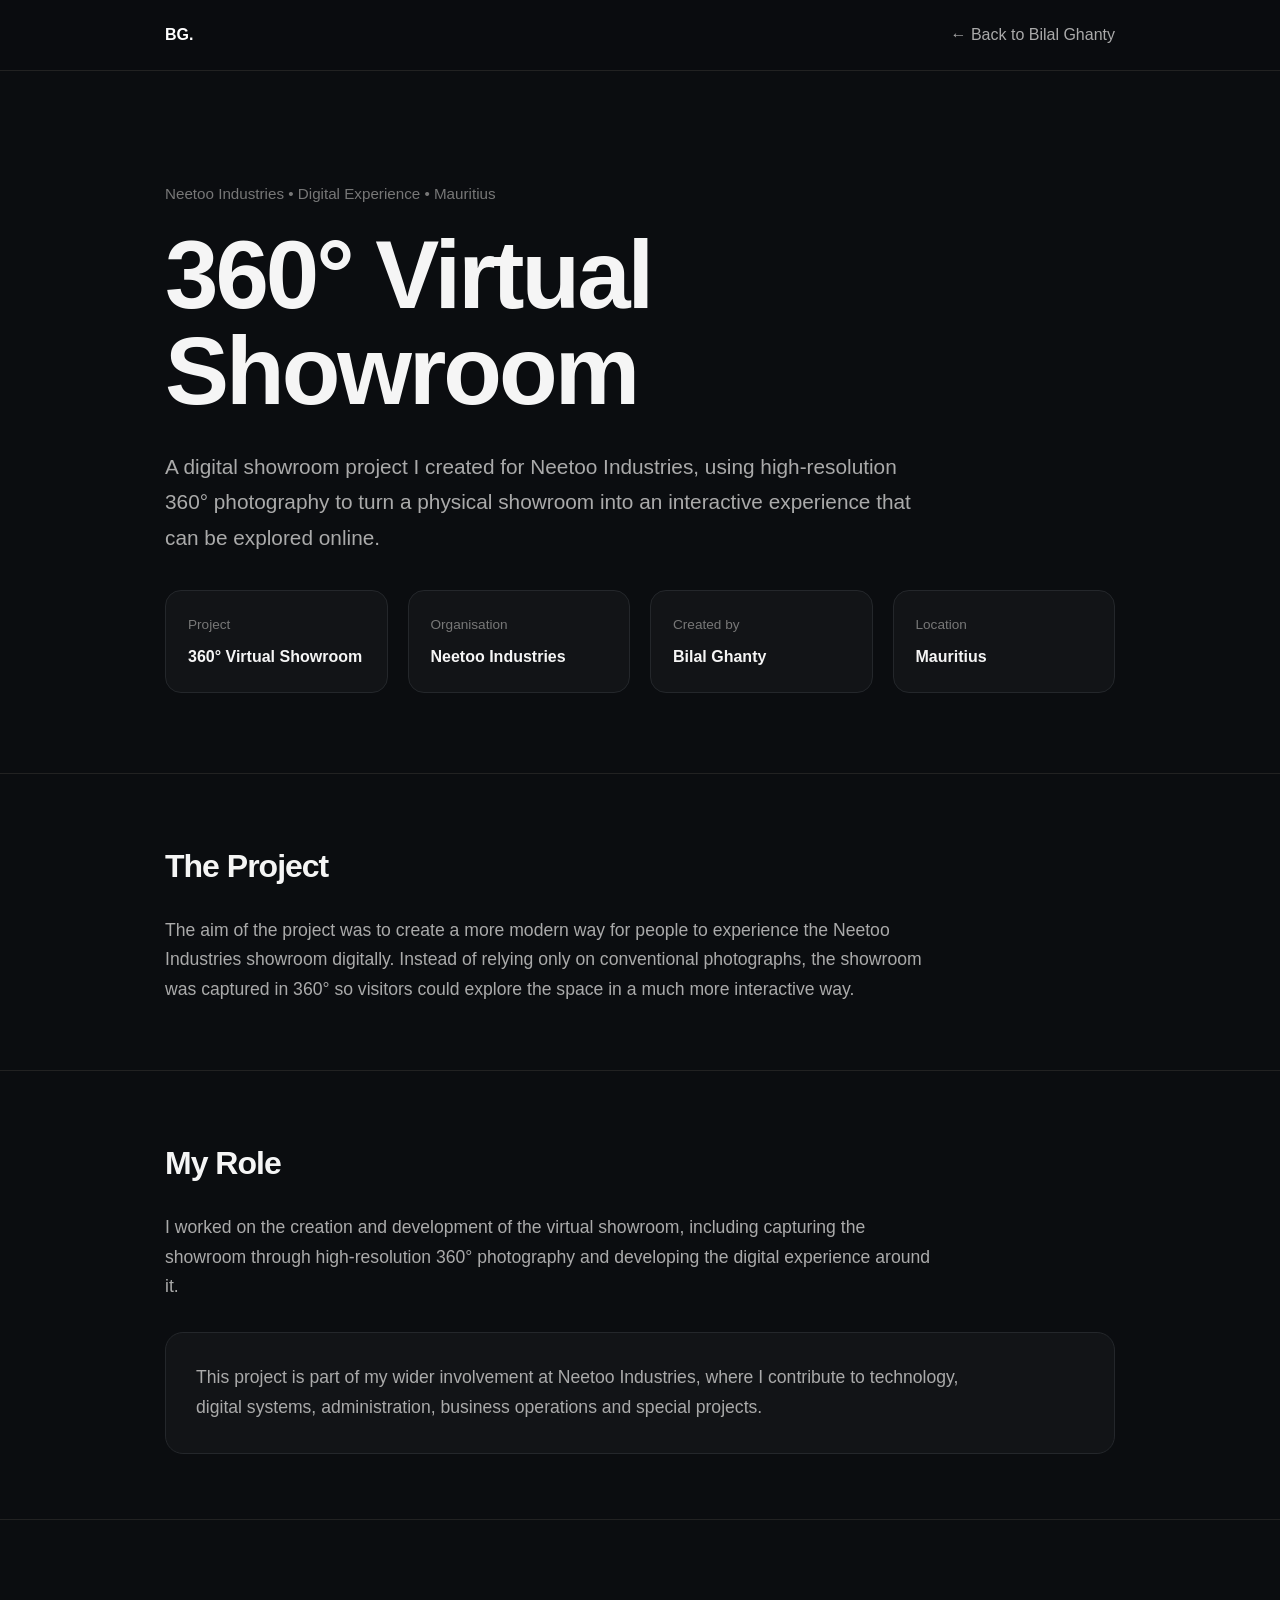
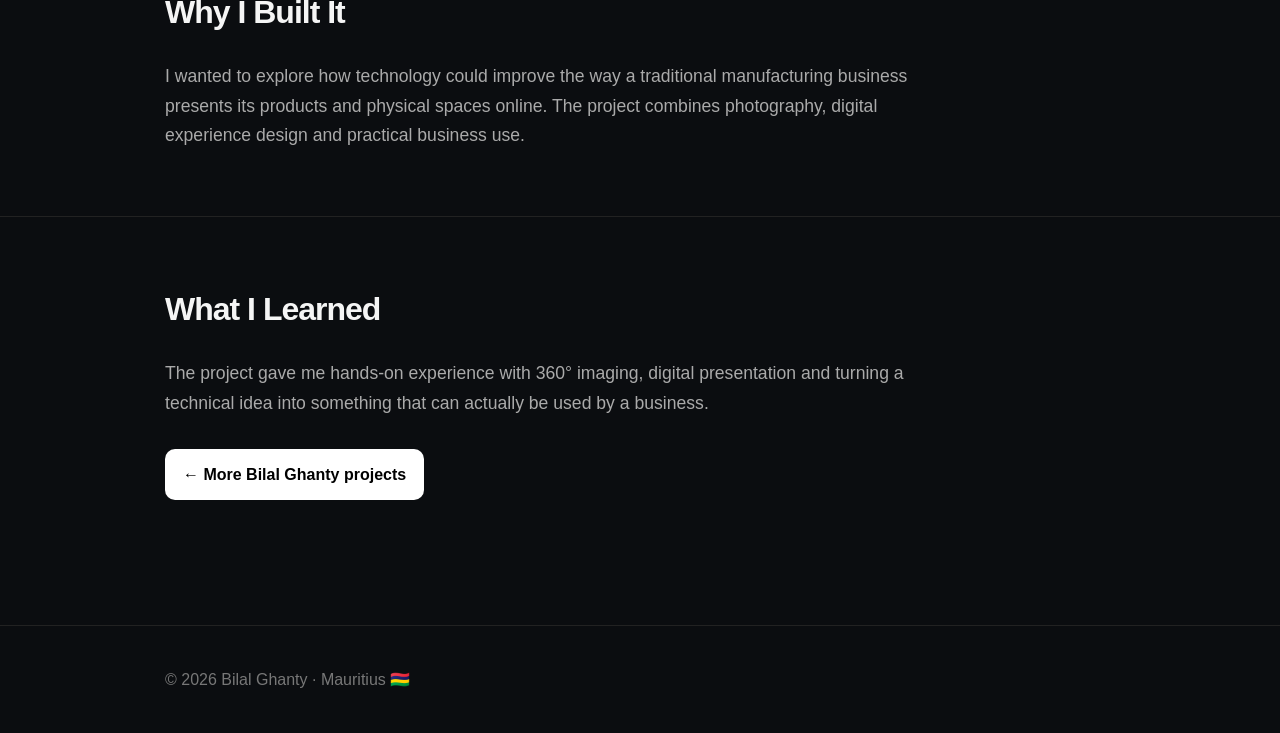
==== 360-virtual-showroom.html @ 1d1979b7 "Add 360° Virtual Showroom HTML file This file contains the complete HTML structure for the 360° Virt" ====
<!DOCTYPE html>
<html lang="en">
<head>
  <meta charset="UTF-8">
  <meta name="viewport" content="width=device-width, initial-scale=1.0">

  <title>360° Virtual Showroom | Bilal Ghanty</title>

  <meta name="description"
        content="Bilal Ghanty's 360° Virtual Showroom project for Neetoo Industries in Mauritius, combining high-resolution 360 photography with an interactive digital showroom experience.">

  <meta name="author" content="Bilal Ghanty">
  <meta name="robots" content="index, follow">

  <link rel="canonical"
        href="https://bilalghanty.github.io/projects/360-virtual-showroom.html">

  <meta property="og:type" content="article">
  <meta property="og:title"
        content="360° Virtual Showroom | Bilal Ghanty">
  <meta property="og:description"
        content="A digital showroom project created for Neetoo Industries using high-resolution 360° photography.">
  <meta property="og:url"
        content="https://bilalghanty.github.io/projects/360-virtual-showroom.html">
  <meta property="og:image"
        content="https://bilalghanty.github.io/bilal-ghanty.jpeg">

  <script type="application/ld+json">
  {
    "@context": "https://schema.org",
    "@type": "CreativeWork",
    "name": "360° Virtual Showroom",
    "url": "https://bilalghanty.github.io/projects/360-virtual-showroom.html",
    "description": "A 360° virtual showroom project created by Bilal Ghanty for Neetoo Industries in Mauritius.",
    "creator": {
      "@type": "Person",
      "@id": "https://bilalghanty.github.io/#bilal",
      "name": "Bilal Ghanty",
      "url": "https://bilalghanty.github.io/"
    },
    "about": [
      "360 photography",
      "Virtual showroom",
      "Digital experience",
      "Neetoo Industries",
      "Mauritius"
    ]
  }
  </script>

  <style>
    * {
      box-sizing: border-box;
      margin: 0;
      padding: 0;
    }

    html {
      scroll-behavior: smooth;
    }

    body {
      font-family: -apple-system, BlinkMacSystemFont, "Segoe UI", sans-serif;
      background: #0b0d10;
      color: #f5f5f5;
      line-height: 1.7;
    }

    .container {
      width: min(950px, 90%);
      margin: auto;
    }

    nav {
      border-bottom: 1px solid #222;
      background: rgba(11, 13, 16, 0.9);
      backdrop-filter: blur(15px);
      position: sticky;
      top: 0;
      z-index: 10;
    }

    nav .container {
      height: 70px;
      display: flex;
      justify-content: space-between;
      align-items: center;
    }

    .logo {
      color: white;
      text-decoration: none;
      font-weight: 700;
    }

    nav a {
      color: #aaa;
      text-decoration: none;
    }

    nav a:hover {
      color: white;
    }

    header {
      padding: 110px 0 80px;
    }

    .label {
      color: #777;
      font-size: 0.95rem;
      margin-bottom: 20px;
    }

    h1 {
      font-size: clamp(3rem, 8vw, 6rem);
      line-height: 1;
      letter-spacing: -3px;
      max-width: 900px;
    }

    .intro {
      color: #aaa;
      font-size: 1.3rem;
      max-width: 760px;
      margin-top: 30px;
    }

    section {
      padding: 65px 0;
      border-top: 1px solid #222;
    }

    h2 {
      font-size: 2rem;
      letter-spacing: -1px;
      margin-bottom: 22px;
    }

    p {
      color: #aaa;
      font-size: 1.1rem;
      max-width: 780px;
    }

    .details {
      display: grid;
      grid-template-columns: repeat(auto-fit, minmax(180px, 1fr));
      gap: 20px;
      margin-top: 35px;
    }

    .detail {
      background: #121417;
      border: 1px solid #24272b;
      border-radius: 16px;
      padding: 22px;
    }

    .detail span {
      display: block;
      color: #777;
      font-size: 0.85rem;
      margin-bottom: 7px;
    }

    .detail strong {
      font-size: 1rem;
    }

    .highlight {
      background: #121417;
      border: 1px solid #24272b;
      border-radius: 18px;
      padding: 30px;
      margin-top: 30px;
    }

    .highlight p {
      margin: 0;
    }

    .back {
      display: inline-block;
      margin-top: 30px;
      padding: 12px 18px;
      background: white;
      color: black;
      border-radius: 10px;
      text-decoration: none;
      font-weight: 600;
    }

    footer {
      border-top: 1px solid #222;
      padding: 40px 0;
      color: #777;
      margin-top: 60px;
    }

    @media (max-width: 700px) {
      header {
        padding: 80px 0 60px;
      }

      h1 {
        letter-spacing: -2px;
      }
    }
  </style>
</head>

<body>

<nav>
  <div class="container">
    <a class="logo" href="../index.html">BG.</a>
    <a href="../index.html">← Back to Bilal Ghanty</a>
  </div>
</nav>

<header>
  <div class="container">

    <div class="label">
      Neetoo Industries • Digital Experience • Mauritius
    </div>

    <h1>360° Virtual Showroom</h1>

    <p class="intro">
      A digital showroom project I created for Neetoo Industries,
      using high-resolution 360° photography to turn a physical
      showroom into an interactive experience that can be explored online.
    </p>

    <div class="details">

      <div class="detail">
        <span>Project</span>
        <strong>360° Virtual Showroom</strong>
      </div>

      <div class="detail">
        <span>Organisation</span>
        <strong>Neetoo Industries</strong>
      </div>

      <div class="detail">
        <span>Created by</span>
        <strong>Bilal Ghanty</strong>
      </div>

      <div class="detail">
        <span>Location</span>
        <strong>Mauritius</strong>
      </div>

    </div>

  </div>
</header>

<main>

  <section>
    <div class="container">

      <h2>The Project</h2>

      <p>
        The aim of the project was to create a more modern way for people
        to experience the Neetoo Industries showroom digitally.
        Instead of relying only on conventional photographs, the showroom
        was captured in 360° so visitors could explore the space in a much
        more interactive way.
      </p>

    </div>
  </section>


  <section>
    <div class="container">

      <h2>My Role</h2>

      <p>
        I worked on the creation and development of the virtual showroom,
        including capturing the showroom through high-resolution 360°
        photography and developing the digital experience around it.
      </p>

      <div class="highlight">
        <p>
          This project is part of my wider involvement at Neetoo Industries,
          where I contribute to technology, digital systems, administration,
          business operations and special projects.
        </p>
      </div>

    </div>
  </section>


  <section>
    <div class="container">

      <h2>Why I Built It</h2>

      <p>
        I wanted to explore how technology could improve the way a
        traditional manufacturing business presents its products and
        physical spaces online. The project combines photography,
        digital experience design and practical business use.
      </p>

    </div>
  </section>


  <section>
    <div class="container">

      <h2>What I Learned</h2>

      <p>
        The project gave me hands-on experience with 360° imaging,
        digital presentation and turning a technical idea into something
        that can actually be used by a business.
      </p>

      <a class="back" href="../index.html">
        ← More Bilal Ghanty projects
      </a>

    </div>
  </section>

</main>

<footer>
  <div class="container">
    © 2026 Bilal Ghanty · Mauritius 🇲🇺
  </div>
</footer>

</body>
</html>
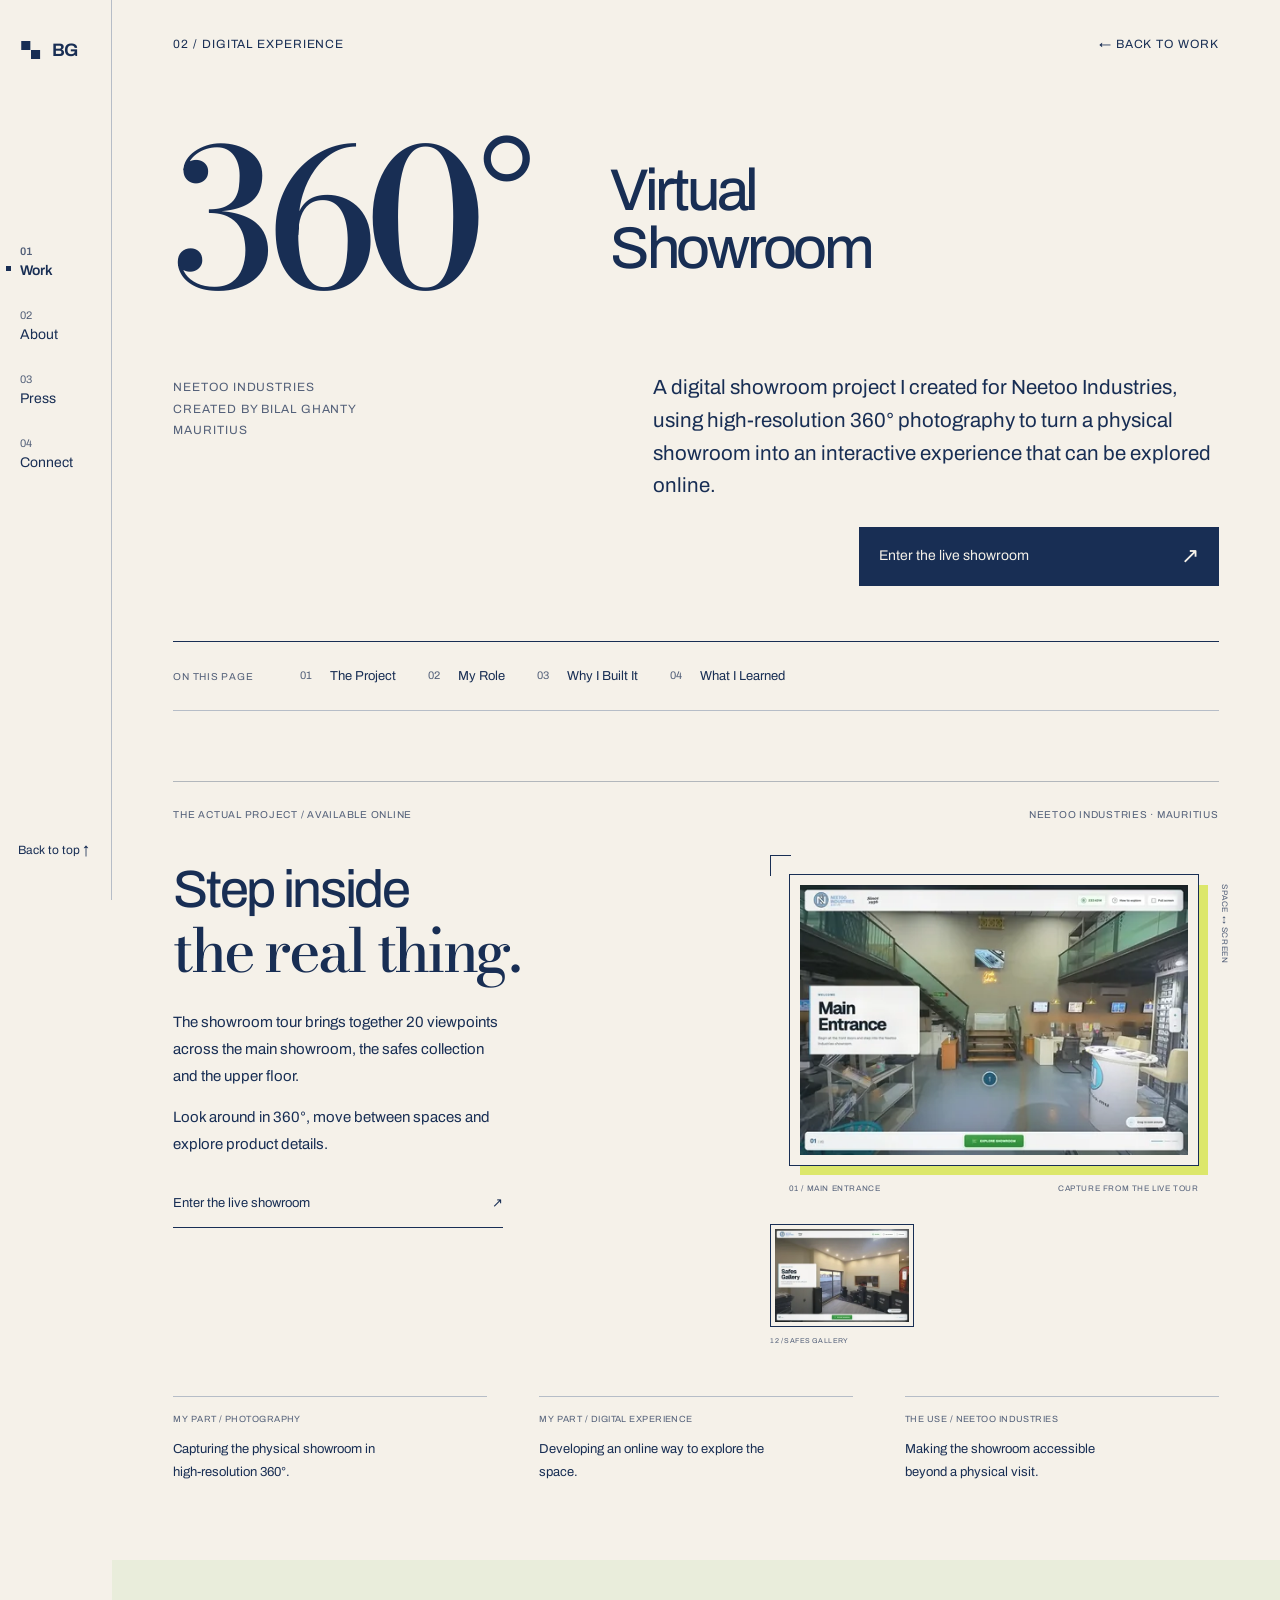
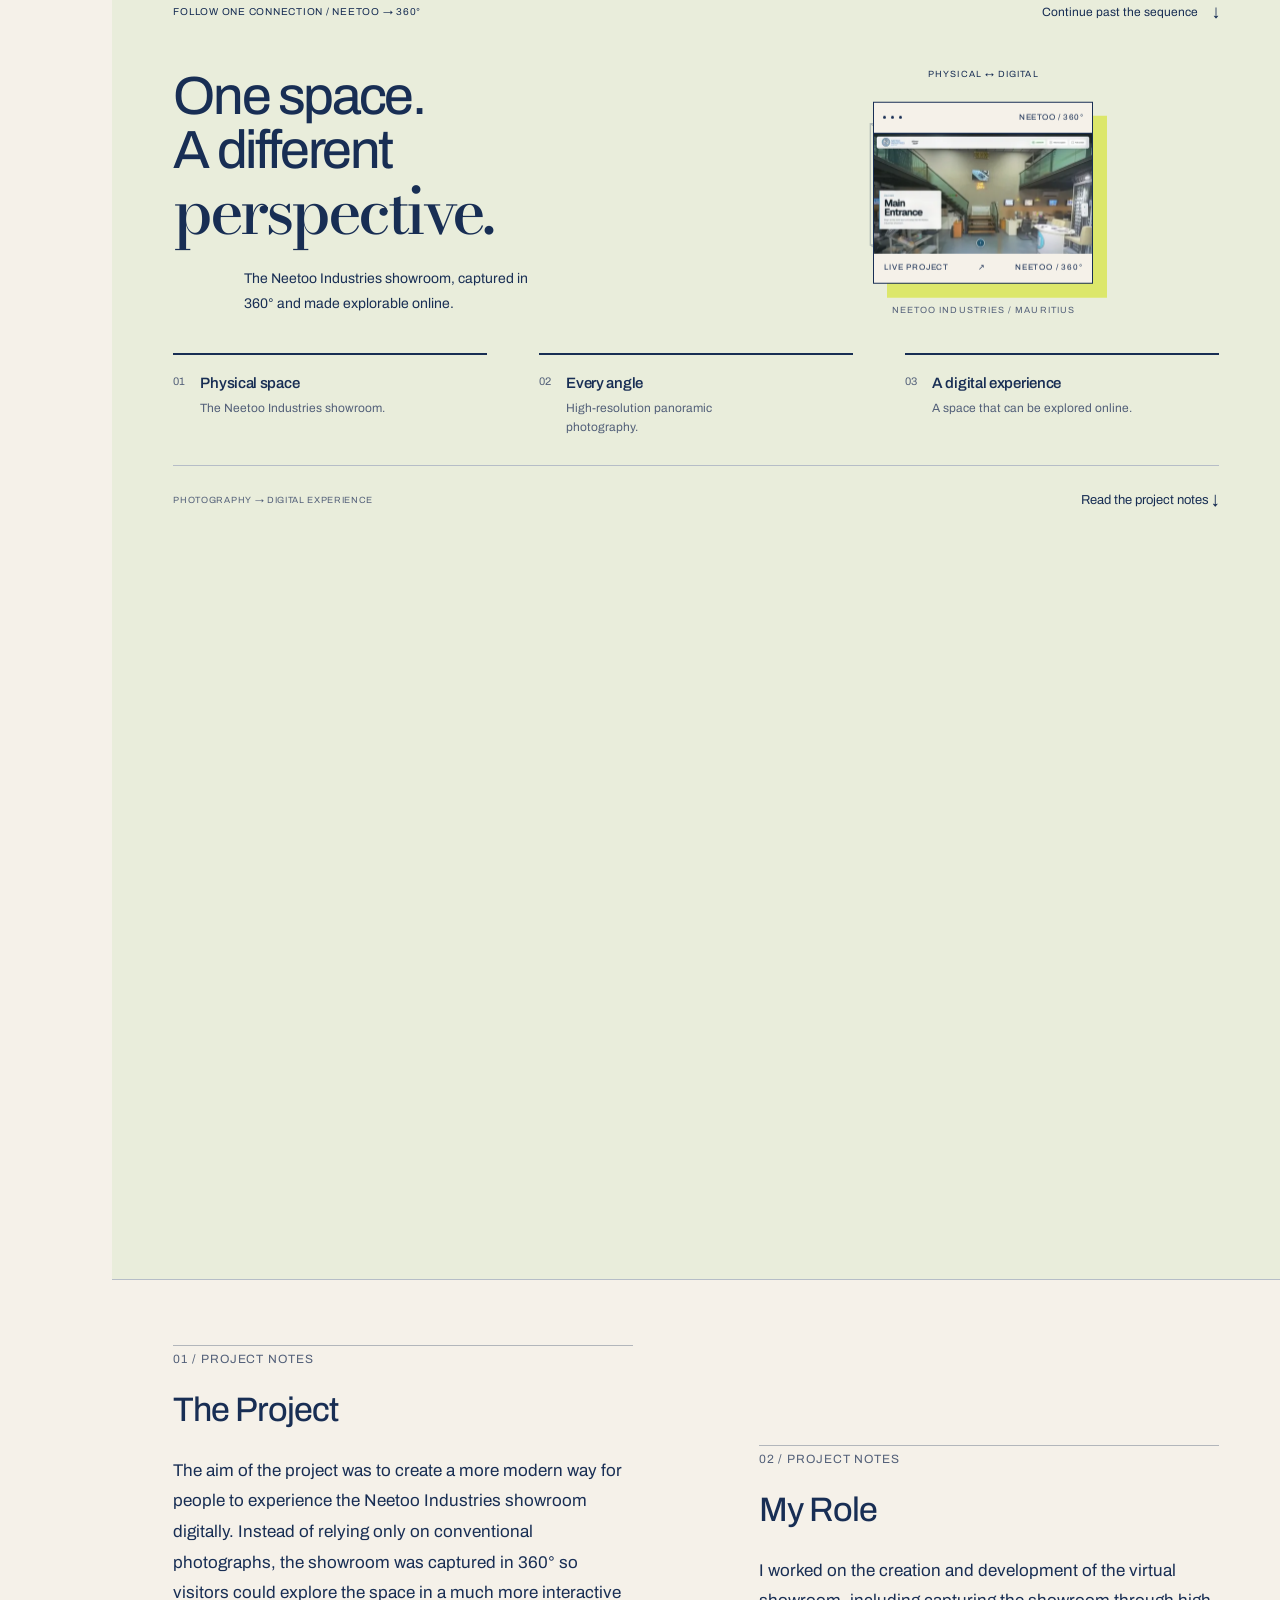
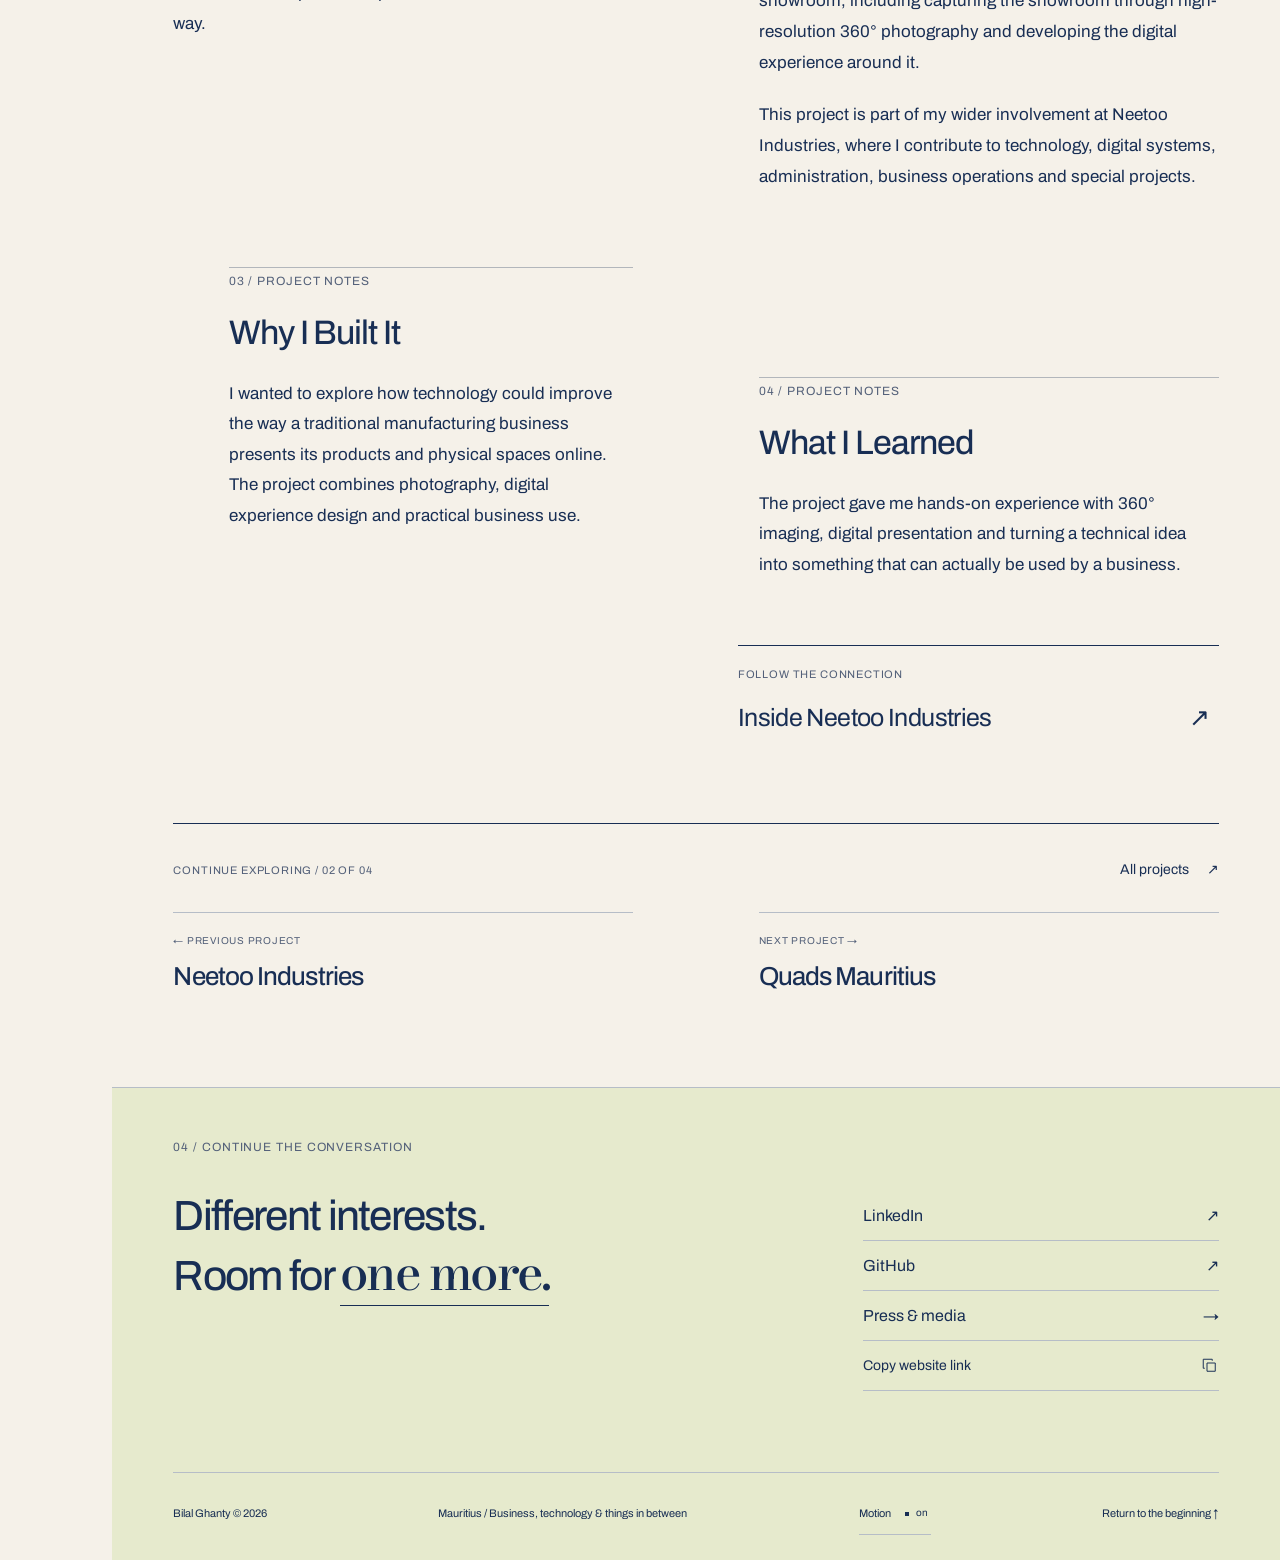
==== commit 9bd50a0c: "Launch Bilal Ghanty Crossings V7 Publish the approved personal website with a clearer About section," ====
--- a/360-virtual-showroom.html
+++ b/360-virtual-showroom.html
@@ -1,36 +1,24 @@
 <!DOCTYPE html>
-<html lang="en">
-<head>
-  <meta charset="UTF-8">
-  <meta name="viewport" content="width=device-width, initial-scale=1.0">
 
-  <title>360° Virtual Showroom | Bilal Ghanty</title>
-
-  <meta name="description"
-        content="Bilal Ghanty's 360° Virtual Showroom project for Neetoo Industries in Mauritius, combining high-resolution 360 photography with an interactive digital showroom experience.">
-
-  <meta name="author" content="Bilal Ghanty">
-  <meta name="robots" content="index, follow">
-
-  <link rel="canonical"
-        href="https://bilalghanty.github.io/projects/360-virtual-showroom.html">
-
-  <meta property="og:type" content="article">
-  <meta property="og:title"
-        content="360° Virtual Showroom | Bilal Ghanty">
-  <meta property="og:description"
-        content="A digital showroom project created for Neetoo Industries using high-resolution 360° photography.">
-  <meta property="og:url"
-        content="https://bilalghanty.github.io/projects/360-virtual-showroom.html">
-  <meta property="og:image"
-        content="https://bilalghanty.github.io/bilal-ghanty.jpeg">
-
-  <script type="application/ld+json">
+<html lang="en"><head>
+<meta charset="utf-8"/>
+<meta content="width=device-width, initial-scale=1.0" name="viewport"/>
+<title>360° Virtual Showroom | Bilal Ghanty</title>
+<meta content="Bilal Ghanty's 360° Virtual Showroom project for Neetoo Industries in Mauritius, combining high-resolution 360 photography with an interactive digital showroom experience." name="description"/>
+<meta content="Bilal Ghanty" name="author"/>
+<meta content="index, follow" name="robots"/>
+<link href="https://bilalghanty.github.io/360-virtual-showroom.html" rel="canonical"/>
+<meta content="article" property="og:type"/>
+<meta content="360° Virtual Showroom | Bilal Ghanty" property="og:title"/>
+<meta content="A digital showroom project created for Neetoo Industries using high-resolution 360° photography." property="og:description"/>
+<meta content="https://bilalghanty.github.io/360-virtual-showroom.html" property="og:url"/>
+<meta content="https://bilalghanty.github.io/bilal-ghanty.jpeg" property="og:image"/>
+<script type="application/ld+json">
   {
     "@context": "https://schema.org",
     "@type": "CreativeWork",
     "name": "360° Virtual Showroom",
-    "url": "https://bilalghanty.github.io/projects/360-virtual-showroom.html",
+    "url": "https://bilalghanty.github.io/360-virtual-showroom.html",
     "description": "A 360° virtual showroom project created by Bilal Ghanty for Neetoo Industries in Mauritius.",
     "creator": {
       "@type": "Person",
@@ -47,303 +35,54 @@
     ]
   }
   </script>
-
-  <style>
-    * {
-      box-sizing: border-box;
-      margin: 0;
-      padding: 0;
-    }
-
-    html {
-      scroll-behavior: smooth;
-    }
-
-    body {
-      font-family: -apple-system, BlinkMacSystemFont, "Segoe UI", sans-serif;
-      background: #0b0d10;
-      color: #f5f5f5;
-      line-height: 1.7;
-    }
-
-    .container {
-      width: min(950px, 90%);
-      margin: auto;
-    }
-
-    nav {
-      border-bottom: 1px solid #222;
-      background: rgba(11, 13, 16, 0.9);
-      backdrop-filter: blur(15px);
-      position: sticky;
-      top: 0;
-      z-index: 10;
-    }
-
-    nav .container {
-      height: 70px;
-      display: flex;
-      justify-content: space-between;
-      align-items: center;
-    }
-
-    .logo {
-      color: white;
-      text-decoration: none;
-      font-weight: 700;
-    }
-
-    nav a {
-      color: #aaa;
-      text-decoration: none;
-    }
-
-    nav a:hover {
-      color: white;
-    }
-
-    header {
-      padding: 110px 0 80px;
-    }
-
-    .label {
-      color: #777;
-      font-size: 0.95rem;
-      margin-bottom: 20px;
-    }
-
-    h1 {
-      font-size: clamp(3rem, 8vw, 6rem);
-      line-height: 1;
-      letter-spacing: -3px;
-      max-width: 900px;
-    }
-
-    .intro {
-      color: #aaa;
-      font-size: 1.3rem;
-      max-width: 760px;
-      margin-top: 30px;
-    }
-
-    section {
-      padding: 65px 0;
-      border-top: 1px solid #222;
-    }
-
-    h2 {
-      font-size: 2rem;
-      letter-spacing: -1px;
-      margin-bottom: 22px;
-    }
-
-    p {
-      color: #aaa;
-      font-size: 1.1rem;
-      max-width: 780px;
-    }
-
-    .details {
-      display: grid;
-      grid-template-columns: repeat(auto-fit, minmax(180px, 1fr));
-      gap: 20px;
-      margin-top: 35px;
-    }
-
-    .detail {
-      background: #121417;
-      border: 1px solid #24272b;
-      border-radius: 16px;
-      padding: 22px;
-    }
-
-    .detail span {
-      display: block;
-      color: #777;
-      font-size: 0.85rem;
-      margin-bottom: 7px;
-    }
-
-    .detail strong {
-      font-size: 1rem;
-    }
-
-    .highlight {
-      background: #121417;
-      border: 1px solid #24272b;
-      border-radius: 18px;
-      padding: 30px;
-      margin-top: 30px;
-    }
-
-    .highlight p {
-      margin: 0;
-    }
-
-    .back {
-      display: inline-block;
-      margin-top: 30px;
-      padding: 12px 18px;
-      background: white;
-      color: black;
-      border-radius: 10px;
-      text-decoration: none;
-      font-weight: 600;
-    }
-
-    footer {
-      border-top: 1px solid #222;
-      padding: 40px 0;
-      color: #777;
-      margin-top: 60px;
-    }
-
-    @media (max-width: 700px) {
-      header {
-        padding: 80px 0 60px;
-      }
-
-      h1 {
-        letter-spacing: -2px;
-      }
-    }
-  </style>
-</head>
-
-<body>
-
-<nav>
-  <div class="container">
-    <a class="logo" href="../index.html">BG.</a>
-    <a href="../index.html">← Back to Bilal Ghanty</a>
-  </div>
-</nav>
-
-<header>
-  <div class="container">
-
-    <div class="label">
-      Neetoo Industries • Digital Experience • Mauritius
-    </div>
-
-    <h1>360° Virtual Showroom</h1>
-
-    <p class="intro">
-      A digital showroom project I created for Neetoo Industries,
-      using high-resolution 360° photography to turn a physical
-      showroom into an interactive experience that can be explored online.
-    </p>
-
-    <div class="details">
-
-      <div class="detail">
-        <span>Project</span>
-        <strong>360° Virtual Showroom</strong>
-      </div>
-
-      <div class="detail">
-        <span>Organisation</span>
-        <strong>Neetoo Industries</strong>
-      </div>
-
-      <div class="detail">
-        <span>Created by</span>
-        <strong>Bilal Ghanty</strong>
-      </div>
-
-      <div class="detail">
-        <span>Location</span>
-        <strong>Mauritius</strong>
-      </div>
-
-    </div>
-
-  </div>
-</header>
-
-<main>
-
-  <section>
-    <div class="container">
-
-      <h2>The Project</h2>
-
-      <p>
-        The aim of the project was to create a more modern way for people
-        to experience the Neetoo Industries showroom digitally.
-        Instead of relying only on conventional photographs, the showroom
-        was captured in 360° so visitors could explore the space in a much
-        more interactive way.
-      </p>
-
-    </div>
-  </section>
-
-
-  <section>
-    <div class="container">
-
-      <h2>My Role</h2>
-
-      <p>
-        I worked on the creation and development of the virtual showroom,
-        including capturing the showroom through high-resolution 360°
-        photography and developing the digital experience around it.
-      </p>
-
-      <div class="highlight">
-        <p>
-          This project is part of my wider involvement at Neetoo Industries,
-          where I contribute to technology, digital systems, administration,
-          business operations and special projects.
-        </p>
-      </div>
-
-    </div>
-  </section>
-
-
-  <section>
-    <div class="container">
-
-      <h2>Why I Built It</h2>
-
-      <p>
-        I wanted to explore how technology could improve the way a
-        traditional manufacturing business presents its products and
-        physical spaces online. The project combines photography,
-        digital experience design and practical business use.
-      </p>
-
-    </div>
-  </section>
-
-
-  <section>
-    <div class="container">
-
-      <h2>What I Learned</h2>
-
-      <p>
-        The project gave me hands-on experience with 360° imaging,
-        digital presentation and turning a technical idea into something
-        that can actually be used by a business.
-      </p>
-
-      <a class="back" href="../index.html">
-        ← More Bilal Ghanty projects
-      </a>
-
-    </div>
-  </section>
-
-</main>
-
-<footer>
-  <div class="container">
-    © 2026 Bilal Ghanty · Mauritius 🇲🇺
-  </div>
+<meta content="#f5f1e9" name="theme-color"/><link href="/assets/favicon.svg" rel="icon" type="image/svg+xml"/><link as="font" crossorigin="" href="/assets/archivo.woff2" rel="preload" type="font/woff2"/><link href="/assets/site.css" rel="stylesheet"/><link as="font" crossorigin="" href="/assets/bodoni.woff2" rel="preload" type="font/woff2"/><script defer="" src="/assets/site.js"></script></head><body class="showroom" data-current-project="showroom" id="top"><a class="skip" href="#main">Skip to content</a><div aria-hidden="true" class="reading-progress"><span></span></div><header class="rail"><a aria-label="Bilal Ghanty home" class="brand" href="/"><svg aria-hidden="true" viewbox="0 0 40 40"><path d="M5 6h14v14h15v14H20V20H5Z"></path></svg><span>BG</span></a><nav aria-label="Main navigation"><a aria-current="page" data-section="projects" href="/#projects"><span>01</span>Work</a><a data-section="about" href="/#about"><span>02</span>About</a><a href="/press.html"><span>03</span>Press</a><a data-section="contact" href="/#contact"><span>04</span>Connect</a></nav>
+<a class="rail-bottom" href="#top">Back to top ↑</a></header>
+<div class="page"><main class="feature showroom-feature" id="main" tabindex="-1"><section class="feature-cover motion-cover"><div class="feature-meta eyebrow"><span>02 / DIGITAL EXPERIENCE</span><a href="/#project-showroom">← BACK TO WORK</a></div>
+<h1><span class="angle-title serif">360°</span><span>Virtual<br/>Showroom</span></h1>
+<div class="feature-cover-bottom"><span class="eyebrow">NEETOO INDUSTRIES<br/>CREATED BY BILAL GHANTY<br/>MAURITIUS</span><p>A digital showroom project I created for Neetoo Industries, using high-resolution 360° photography to turn a physical showroom into an interactive experience that can be explored online.</p>
+</div>
+<a class="tour-cover-link" href="https://neetoo-virtual-showroom.bilal-2601.chatgpt.site"><span>Enter the live showroom</span><span aria-hidden="true">↗</span></a></section><nav aria-label="On this project page" class="project-contents"><span class="eyebrow">ON THIS PAGE</span><a href="#story-1"><span>01</span>The Project</a><a href="#story-2"><span>02</span>My Role</a><a href="#story-3"><span>03</span>Why I Built It</a><a href="#story-4"><span>04</span>What I Learned</a></nav><section aria-labelledby="live-title" class="live-project draw-section" id="live-showroom">
+<div class="live-meta eyebrow"><span>THE ACTUAL PROJECT / AVAILABLE ONLINE</span><span>NEETOO INDUSTRIES · MAURITIUS</span></div>
+<div class="live-spread"><div class="live-copy"><h2 class="scroll-arrive" id="live-title">Step inside<br/><span class="serif">the real thing.</span></h2><p>The showroom tour brings together 20 viewpoints across the main showroom, the safes collection and the upper floor.</p><p>Look around in 360°, move between spaces and explore product details.</p><a class="line-link" href="https://neetoo-virtual-showroom.bilal-2601.chatgpt.site">Enter the live showroom <span aria-hidden="true">↗</span></a></div>
+<div class="live-visual"><figure class="live-capture scroll-arrive"><div class="capture-mount"><a aria-label="Enter the live Neetoo virtual showroom" href="https://neetoo-virtual-showroom.bilal-2601.chatgpt.site"><img alt="The live Neetoo virtual showroom interface showing the main entrance, panoramic view and navigation controls" decoding="async" height="611" loading="lazy" sizes="(max-width: 700px) 286px, (max-width: 1000px) 290px, 440px" src="/assets/showroom-live-880.webp" srcset="/assets/showroom-live-440.webp 440w, /assets/showroom-live-880.webp 880w" width="880"/></a></div><figcaption><span>01 / MAIN ENTRANCE</span><span>CAPTURE FROM THE LIVE TOUR</span></figcaption><span aria-hidden="true" class="capture-side eyebrow">SPACE ↔ SCREEN</span></figure><figure class="live-detail"><img alt="A second view from the live virtual showroom, showing the Safes Gallery and its navigation controls" decoding="async" height="222" loading="lazy" src="/assets/showroom-safes-320.webp" width="320"/><figcaption>12 / SAFES GALLERY</figcaption></figure></div></div>
+<dl class="project-contribution"><div><dt>MY PART / PHOTOGRAPHY</dt><dd>Capturing the physical showroom in high-resolution 360°.</dd></div><div><dt>MY PART / DIGITAL EXPERIENCE</dt><dd>Developing an online way to explore the space.</dd></div><div><dt>THE USE / NEETOO INDUSTRIES</dt><dd>Making the showroom accessible beyond a physical visit.</dd></div></dl>
+</section>
+<section aria-labelledby="connection-title" class="connection" id="connection">
+<div class="connection-pin">
+<div class="connection-meta eyebrow"><span>FOLLOW ONE CONNECTION / NEETOO → 360°</span><a class="connection-skip" href="#after-connection">Continue past the sequence <span aria-hidden="true">↓</span></a></div>
+<div class="connection-spread"><div class="connection-heading"><h2 id="connection-title">One space.<br/>A different<br/><span class="serif">perspective.</span></h2><p>The Neetoo Industries showroom, captured in 360° and made explorable online.</p></div>
+<div class="connection-visual"><div aria-hidden="true" class="connection-graphic">
+<div class="scene-room"><svg fill="none" viewbox="0 0 300 210"><path d="M20 25h200v140H20Z M20 25l60 40h200v140H80L20 165 M220 25l60 40 M220 165l60 40 M80 65v140 M20 165l200-0"></path><path class="room-detail" d="M40 40h160v65H40Z M40 126h65v24H40Z M120 126h80v24h-80Z"></path></svg></div>
+<div class="scene-panorama"><div class="panorama-ring ring-one"></div><div class="panorama-ring ring-two"></div><span>360<span class="degree">°</span></span><i class="scan-line"></i><i class="panorama-dot"></i></div>
+<div class="scene-browser"><div class="browser-top"><i></i><i></i><i></i><span>NEETOO / 360°</span></div><div class="browser-view"><img alt="" decoding="async" height="306" loading="lazy" src="/assets/showroom-live-440.webp" width="440"/></div><div class="browser-bottom"><span>LIVE PROJECT</span><span>↗</span><span>NEETOO / 360°</span></div></div>
+<span class="graphic-axis axis-top">PHYSICAL ↔ DIGITAL</span><span class="graphic-axis axis-bottom">NEETOO INDUSTRIES / MAURITIUS</span></div></div></div>
+<ol class="connection-steps"><li class="step-space"><span class="step-no">01</span><div><h3>Physical space</h3><p>The Neetoo Industries showroom.</p></div></li><li class="step-image"><span class="step-no">02</span><div><h3>Every angle</h3><p>High-resolution panoramic photography.</p></div></li><li class="step-digital"><span class="step-no">03</span><div><h3>A digital experience</h3><p>A space that can be explored online.</p></div></li></ol>
+<div class="connection-end"><span class="eyebrow">PHOTOGRAPHY → DIGITAL EXPERIENCE</span><a href="#story-1">Read the project notes ↓</a></div>
+</div></section><div id="after-connection" tabindex="-1"></div>
+<div class="spatial-story"><section class="scroll-arrive draw-section"><span class="eyebrow">01 / PROJECT NOTES</span><h2 id="story-1">The Project</h2>
+<div><p>The aim of the project was to create a more modern way for people to experience the Neetoo Industries showroom digitally. Instead of relying only on conventional photographs, the showroom was captured in 360° so visitors could explore the space in a much more interactive way.</p>
+</div>
+</section>
+<section class="scroll-arrive draw-section"><span class="eyebrow">02 / PROJECT NOTES</span><h2 id="story-2">My Role</h2>
+<div><p>I worked on the creation and development of the virtual showroom, including capturing the showroom through high-resolution 360° photography and developing the digital experience around it.</p>
+<p>This project is part of my wider involvement at Neetoo Industries, where I contribute to technology, digital systems, administration, business operations and special projects.</p>
+</div>
+</section>
+<section class="scroll-arrive draw-section"><span class="eyebrow">03 / PROJECT NOTES</span><h2 id="story-3">Why I Built It</h2>
+<div><p>I wanted to explore how technology could improve the way a traditional manufacturing business presents its products and physical spaces online. The project combines photography, digital experience design and practical business use.</p>
+</div>
+</section>
+<section class="scroll-arrive draw-section"><span class="eyebrow">04 / PROJECT NOTES</span><h2 id="story-4">What I Learned</h2>
+<div><p>The project gave me hands-on experience with 360° imaging, digital presentation and turning a technical idea into something that can actually be used by a business.</p>
+</div>
+</section>
+</div>
+<a class="related lift-link" href="/projects/neetoo-industries.html"><span class="eyebrow">FOLLOW THE CONNECTION</span><span>Inside Neetoo Industries</span><span aria-hidden="true">↗</span></a><nav aria-label="More projects" class="project-trail scroll-arrive"><div class="trail-heading"><span class="eyebrow">CONTINUE EXPLORING / 02 OF 04</span><a href="/#project-showroom">All projects <span aria-hidden="true">↗</span></a></div><div class="trail-links"><a class="lift-link" href="/projects/neetoo-industries.html"><span class="eyebrow">← PREVIOUS PROJECT</span><strong>Neetoo Industries</strong></a><a class="lift-link" href="/projects/quads-mauritius.html"><span class="eyebrow">NEXT PROJECT →</span><strong>Quads Mauritius</strong></a></div></nav></main>
+<footer class="contact" id="contact"><div class="eyebrow">04 / CONTINUE THE CONVERSATION</div>
+<div class="contact-grid scroll-arrive"><h2>Different interests.<br/>Room for <span class="serif">one more.</span></h2>
+<div class="socials"><a href="https://www.linkedin.com/in/bilalghanty/">LinkedIn <span aria-hidden="true">↗</span></a><a href="https://github.com/bilalghanty">GitHub <span aria-hidden="true">↗</span></a><a href="/press.html">Press &amp; media <span aria-hidden="true">→</span></a><button class="copy-link" hidden="">Copy website link <span aria-hidden="true"><svg fill="none" height="18" stroke="currentColor" stroke-width="1.3" viewbox="0 0 24 24" width="18"><path d="M8 8h11v11H8Z M5 15H3V3h12v2"></path></svg></span></button><p class="share-status" role="status"></p></div>
+</div>
+<div class="colophon"><span>Bilal Ghanty © 2026</span><span>Mauritius / Business, technology &amp; things in between</span><button aria-label="Page animations" aria-pressed="true" class="motion-control" hidden="">Motion <span>on</span></button><a href="#top">Return to the beginning ↑</a></div>
 </footer>
-
-</body>
-</html>
+</div>
+</body></html>
--- a/assets/site.css
+++ b/assets/site.css
@@ -0,0 +1,308 @@
+@font-face{font-family:Archivo;src:url(archivo.woff2) format('woff2');font-weight:100 900;font-display:swap}
+@font-face{font-family:Bodoni;src:url(bodoni.woff2) format('woff2');font-weight:500;font-display:swap}
+:root{--paper:#f5f1e9;--ink:#182e54;--accent:#dce76b;--muted:#536079;--rule:#b6bdc7;--rail:112px;--gutter:clamp(24px,4.8vw,84px);--display:Bodoni,Georgia,serif;--ease:cubic-bezier(.22,.7,.2,1)}
+*{box-sizing:border-box}html{scroll-behavior:smooth;scroll-padding-top:30px}body{margin:0;background:var(--paper);color:var(--ink);font:400 16px/1.6 Archivo,sans-serif;-webkit-font-smoothing:antialiased}h1,h2,h3,p,figure{margin:0}h1,h2,h3{font-weight:450}a{color:inherit;text-decoration:none}button{font:inherit}img{display:block;max-width:100%}p+p{margin-top:1.3em}::selection{background:var(--accent);color:var(--ink)}a:focus-visible,summary:focus-visible,button:focus-visible{outline:3px solid currentColor;outline-offset:6px}.serif{font-family:var(--display);font-weight:500;letter-spacing:-.055em}.eyebrow,figcaption,.colophon{font:400 .75rem/1.5 Archivo,sans-serif;letter-spacing:.075em;text-transform:uppercase}.skip{position:fixed;top:-100px;left:20px;background:var(--accent);color:var(--ink);padding:15px;z-index:30}.skip:focus{top:15px}.page{margin-left:var(--rail)}
+/* The contents rail stays useful; the stepped mark connects two equal squares. */
+.rail{position:fixed;inset:0 auto 0 0;width:var(--rail);border-right:1px solid var(--rule);padding:28px 18px;display:flex;flex-direction:column;z-index:5;background:var(--paper)}.brand{display:flex;align-items:center;gap:8px;min-height:44px;font-size:18px;font-weight:650;letter-spacing:-.04em}.brand svg{width:26px;height:26px;fill:var(--ink)}.rail nav{margin-top:clamp(80px,18vh,180px);display:flex;flex-direction:column;gap:8px}.rail nav a{position:relative;min-height:56px;display:flex;flex-direction:column;justify-content:center;font-size:14px;line-height:1.5;padding-left:2px}.rail nav a span{font-size:11px;color:var(--muted)}.rail nav a:before{content:'';position:absolute;width:5px;height:5px;left:-12px;top:32px;background:var(--ink);transform:scale(0);transition:transform .18s var(--ease)}.rail nav a:hover:before,.rail nav a[aria-current]:before{transform:scale(1)}.rail nav a[aria-current]{font-weight:600}.rail-bottom{font-size:12px;margin-top:auto;padding:12px 0}.cover{padding:28px var(--gutter) 22px;position:relative}.cover-meta{display:flex;justify-content:space-between;gap:30px}.cover-meta span:last-child{max-width:360px;text-align:right}.cover h1{font:500 clamp(75px,10.4vw,190px)/1.05 var(--display);letter-spacing:-.063em;margin:48px 0 0;white-space:nowrap}.name-stop{color:var(--ink);position:relative}.cross-rule{height:50px;position:relative;margin-top:5px;border-top:1px solid var(--ink);margin-right:23%}.cross-rule:after{content:'';position:absolute;right:0;top:-1px;height:50px;border-right:1px solid var(--ink)}.cross-rule span{position:absolute;right:-29.9%;bottom:0;width:29.9%;border-bottom:1px solid var(--ink)}.cross-rule span:after{content:'';width:9px;height:9px;background:var(--ink);position:absolute;right:0;top:-4px}.cover-body{display:grid;grid-template-columns:1fr 1.25fr;gap:10%;padding:20px 0 70px}.identity{padding-top:26px}.portrait{width:clamp(155px,15vw,230px);margin-left:14%}.portrait-frame{aspect-ratio:4/5;overflow:hidden;background:#c6cbd0}.portrait img{height:100%;width:100%;object-fit:cover;object-position:52% 35%}.portrait figcaption{display:flex;justify-content:space-between;margin-top:10px;font-size:11px;letter-spacing:.06em}.identity>p{font-size:14px;line-height:1.8;margin:35px 0 0 14%;color:var(--muted)}.cover-thought>.eyebrow{display:block;margin-bottom:20px}.cover-thought>p{font-size:clamp(42px,4.6vw,82px);line-height:1.06;letter-spacing:-.045em}.cover-thought>p .serif{font-size:1.3em;line-height:1.06}.small-stop{color:inherit}.cover-foot{margin-top:32px;max-width:365px}.cover-foot>p{font-size:16px;line-height:1.65}.line-link{display:flex;justify-content:space-between;gap:20px;min-height:48px;align-items:center;border-bottom:1px solid;margin-top:18px;font-size:14px}.line-link span{transition:transform .2s var(--ease)}.line-link:hover span{transform:translateY(4px)}.cover-bottom{display:flex;justify-content:space-between;gap:20px;border-top:1px solid var(--rule);padding-top:15px;color:var(--muted)}
+/* The project index is an offset spread rather than identical cards. */
+.projects{background:var(--ink);color:var(--paper);padding:70px var(--gutter) 25px}.work-intro{display:grid;grid-template-columns:1.2fr 1fr;gap:12%;align-items:end;margin-bottom:75px}.work-intro .eyebrow{color:var(--accent)}.work-intro h2{font-size:clamp(48px,5.1vw,86px);line-height:.98;letter-spacing:-.05em;margin-top:25px}.work-intro h2 .serif{font-size:1.2em}.work-intro>p{font-size:16px;line-height:1.9;max-width:340px;padding-bottom:8px}.connections{display:grid;grid-template-columns:1.15fr 1fr;gap:0 8%;position:relative}.entry{display:block;position:relative;min-width:0;padding:23px 0 35px;border-top:1px solid #f4f5ef80}.entry-top{display:flex;justify-content:space-between;gap:20px;align-items:start;font-size:12px;color:var(--accent)}.entry h3{font-size:clamp(38px,4.2vw,68px);line-height:1.06;letter-spacing:-.045em;transition:transform .3s var(--ease)}.entry h3 .serif{font-size:1.12em}.entry p{font-size:16px;line-height:1.7;max-width:330px}.entry .open-label{font-size:12px;white-space:nowrap}.entry .open-label span{display:inline-block;transition:transform .2s var(--ease)}.entry:hover .open-label span{transform:translate(3px,-3px)}.entry:hover h3{transform:translateX(5px)}.entry:after{content:'';position:absolute;top:-2px;left:0;height:3px;width:35px;background:var(--accent);transition:width .3s var(--ease)}.entry:hover:after,.entry:focus-visible:after{width:100%}.entry:focus-visible{outline-color:var(--accent)}.entry-industrial{padding-top:23px;align-self:start}.entry-industrial h3{margin:47px 0 30px;font-size:clamp(54px,6vw,97px)}.entry-industrial .serif{font-size:1em}.entry-bottom{display:flex;justify-content:space-between;gap:25px;align-items:end}.entry-note{max-width:100px;text-align:right;font-size:11px;opacity:.7}.entry-showroom{margin-top:160px;border-left:1px solid #f4f5ef80;padding-left:30px}.entry-showroom:before{content:'';position:absolute;left:-19%;top:-161px;width:19%;height:160px;border-top:1px solid var(--accent);border-right:1px solid var(--accent)}.aperture{position:relative;width:130px;aspect-ratio:1;margin:35px 0 30px;border:1px solid #f4f5ef70;border-radius:50%;display:grid;place-items:center}.aperture span{font-size:28px;letter-spacing:-.04em}.aperture:before{content:'';position:absolute;inset:12px;border-top:1px solid var(--accent);border-right:1px solid var(--accent);border-radius:50%;transform:rotate(-45deg);transition:transform .5s var(--ease)}.entry-showroom:hover .aperture:before{transform:rotate(45deg)}.aperture i{position:absolute;width:6px;height:6px;background:var(--accent);right:-3px;top:50%}.entry-showroom h3{font-size:clamp(30px,3.1vw,51px);margin-bottom:24px}.entry-showroom>.open-label{display:block;margin-top:24px}.entry-quads{grid-column:1/-1;margin-top:60px;padding-bottom:60px;display:grid;grid-template-columns:1.2fr 1fr;column-gap:15%}.entry-quads .entry-top{grid-column:1/-1;margin-bottom:35px}.entry-quads h3{font-size:clamp(58px,6.6vw,108px)}.entry-quads .entry-bottom{display:block;align-self:center}.entry-quads .entry-bottom>.open-label{display:block;margin-top:28px}.route-line{grid-column:1/-1;height:55px;margin-top:38px;border-bottom:1px solid var(--accent);width:68%;position:relative}.route-line:after{content:'';position:absolute;height:55px;right:0;bottom:-1px;border-right:1px solid var(--accent)}.route-line span{position:absolute;bottom:54px;right:-47%;width:47%;border-bottom:1px solid var(--accent)}.entry-ai{grid-column:2;margin-top:15px;padding-bottom:70px}.entry-ai h3{font-size:clamp(34px,3.6vw,58px);margin:35px 0 24px}.entry-ai>.open-label{display:block;margin-top:30px}.work-end{display:flex;justify-content:space-between;gap:25px;padding-top:20px;border-top:1px solid #f4f5ef50;font-size:11px;color:#bdc8da}.background{padding:75px var(--gutter) 100px}.background>.eyebrow{color:var(--muted)}.background-grid{display:grid;grid-template-columns:1.2fr 1fr;gap:12%;margin-top:65px}.background h2{font-size:clamp(44px,4.8vw,78px);line-height:1.05;letter-spacing:-.05em}.background h2 .serif{font-size:1.14em}.margin-label{margin-top:75px;padding-left:25px;border-left:1px solid;position:relative;color:var(--muted)}.margin-label:before{content:'';width:7px;height:7px;background:var(--ink);position:absolute;left:-4px;top:6px}.background-copy{max-width:470px;font-size:16px;line-height:1.8}.lead{font-size:23px;line-height:1.5;letter-spacing:-.02em}.background details{margin-top:35px;border-top:1px solid var(--rule);border-bottom:1px solid var(--rule)}summary{cursor:pointer;list-style:none;display:flex;justify-content:space-between;gap:20px;align-items:center;min-height:65px;font-size:15px}summary::-webkit-details-marker{display:none}summary span{font-size:25px;transition:transform .2s}details[open] summary span{transform:rotate(45deg)}details>div{padding:5px 0 24px;font-size:15px}.press-note{margin:0 var(--gutter);padding:35px 0 45px;border-top:1px solid var(--ink);display:grid;grid-template-columns:1fr 2fr;gap:20px 12%}.press-note>a{font-size:clamp(30px,3.4vw,55px);line-height:1.15;letter-spacing:-.035em;position:relative;padding-right:50px}.press-arrow{position:absolute;right:0;top:0;transition:transform .2s}.press-note>a:hover .press-arrow{transform:translate(4px,-4px)}.press-note>p{grid-column:2;font-size:14px;line-height:1.8;color:var(--muted)}.contact{padding:50px var(--gutter) 25px;background:#e6eacd;border-top:1px solid var(--rule)}.contact .eyebrow{color:var(--muted)}.contact-grid{display:grid;grid-template-columns:1.5fr 1fr;gap:15%;margin-top:35px}.contact h2{font-size:clamp(31px,3.3vw,54px);line-height:1.2;letter-spacing:-.04em}.contact h2 .serif{font-size:1.2em}.socials{display:flex;flex-direction:column}.socials a{display:flex;justify-content:space-between;gap:20px;min-height:50px;align-items:center;border-bottom:1px solid var(--rule);font-size:16px}.socials a span{transition:transform .2s}.socials a:hover span{transform:translate(3px,-3px)}.colophon{display:flex;justify-content:space-between;gap:25px;align-items:center;margin-top:50px;border-top:1px solid var(--rule);padding-top:18px;font-size:11px;text-transform:none;letter-spacing:0}.colophon a{min-height:44px;display:flex;align-items:center}
+@view-transition{navigation:auto}::view-transition-old(root){animation:exit .12s ease both}::view-transition-new(root){animation:enter .2s ease both}@keyframes exit{to{opacity:0}}@keyframes enter{from{opacity:0;transform:translateY(4px)}to{opacity:1;transform:none}}
+@media(min-width:1700px){.cover h1{font-size:10.7vw}.cover-body{padding-bottom:100px}}
+@media(max-width:1000px){:root{--rail:90px;--gutter:30px}.rail{padding:20px 12px}.rail nav a:before{left:-7px}.brand{gap:4px}.brand svg{width:22px}.cover-meta{font-size:11px}.cover h1{font-size:10vw}.cover-body{gap:8%;grid-template-columns:1fr 1.4fr}.portrait{margin-left:0;width:165px}.identity>p{margin-left:0;font-size:13px}.entry-top{flex-wrap:wrap;font-size:11px}.entry-industrial .open-label{display:none}.connections{gap:0 6%}.entry-showroom{padding-left:20px}.entry p{font-size:15px}.entry-bottom{display:block}.entry-note{display:block;text-align:left;margin-top:20px}.background-grid{gap:8%}.background h2{font-size:4.9vw}.lead{font-size:21px}.contact-grid{gap:8%}}
+@media(max-width:700px){:root{--rail:0px;--gutter:22px}.page{margin:0}.rail{position:relative;inset:auto;width:auto;flex-direction:row;align-items:center;justify-content:space-between;gap:22px;padding:14px 22px;border-right:0;border-bottom:1px solid var(--rule)}.brand{font-size:17px}.brand svg{width:24px}.rail nav{flex-direction:row;margin:0;gap:17px}.rail nav a{min-height:44px;font-size:13px;padding:0}.rail nav a span{font-size:10px}.rail nav a:before{left:0;top:auto;bottom:-7px;width:100%;height:2px}.rail-bottom{display:none}.cover{padding-top:22px}.cover-meta{font-size:10px;gap:15px;line-height:1.6}.cover-meta span:first-child{max-width:95px}.cover-meta span:last-child{max-width:200px}.cover h1{font-size:12.5vw;line-height:1.15;letter-spacing:-.06em;margin-top:35px}.cross-rule{height:30px;margin-right:25%;margin-top:15px}.cross-rule:after{height:30px}.cross-rule span{right:-33.33%;width:33.33%}.cover-body{display:grid;grid-template-columns:105px 1fr;gap:22px;padding-top:18px;padding-bottom:35px;align-items:start}.identity{padding-top:23px}.portrait{width:105px;margin:0}.portrait-frame{aspect-ratio:3/4}.portrait figcaption{font-size:9px;margin-top:8px;letter-spacing:0}.identity>p{font-size:11px;line-height:1.7;margin:20px 0 0}.cover-thought>.eyebrow{font-size:10px;letter-spacing:.055em;margin-bottom:15px}.cover-thought>p{font-size:clamp(26px,6.7vw,45px);line-height:1.13;letter-spacing:-.05em}.cover-thought>p .serif{font-size:1.22em}.cover-foot{margin-top:23px}.cover-foot>p{font-size:14px;line-height:1.65}.line-link{font-size:12px;margin-top:15px;gap:10px}.cover-bottom{font-size:10px;letter-spacing:0;gap:15px}.projects{padding-top:45px}.work-intro{grid-template-columns:1fr;gap:25px;margin-bottom:45px}.work-intro h2{font-size:48px;margin-top:22px}.work-intro>p{font-size:14px;padding:0;margin-left:22%;max-width:250px}.connections{grid-template-columns:1fr;gap:0}.entry{padding:20px 0 30px}.entry-top{font-size:10px;flex-wrap:nowrap}.entry h3{transform:none!important}.entry p{font-size:15px}.entry-industrial h3{font-size:56px;margin:35px 0 22px}.entry-industrial .open-label{display:block;font-size:10px}.entry-industrial .entry-bottom{display:flex;gap:20px}.entry-industrial .entry-note{font-size:9px;max-width:80px;text-align:right;align-self:end}.entry-showroom{grid-column:1;margin:65px 0 0 17%;padding-left:20px}.entry-showroom:before{top:-66px;height:65px;left:-20.5%;width:20.5%}.aperture{width:85px;margin:25px 0}.aperture span{font-size:20px}.entry-showroom h3{font-size:31px}.entry-showroom .open-label{font-size:11px}.entry-quads{display:block;grid-column:1;margin-top:50px;padding-bottom:35px}.entry-quads .entry-top{margin-bottom:25px}.entry-quads h3{font-size:57px}.entry-quads .entry-bottom{margin-top:25px;margin-left:12%}.entry-quads .entry-bottom>.open-label{font-size:11px}.route-line{height:35px;margin-top:30px}.route-line:after{height:35px}.route-line span{bottom:34px}.entry-ai{grid-column:1;margin:30px 0 0 17%;padding-bottom:40px}.entry-ai h3{font-size:33px;margin-top:25px}.entry-ai>.open-label{font-size:11px}.work-end{font-size:9px;letter-spacing:.03em}.work-end span:first-child{max-width:200px}.background{padding-top:45px;padding-bottom:55px}.background>.eyebrow{font-size:10px}.background-grid{grid-template-columns:1fr;gap:35px;margin-top:35px}.background h2{font-size:45px}.margin-label{display:none}.background-copy{margin-left:12%;font-size:15px}.lead{font-size:21px}.background details{margin-top:25px}.press-note{grid-template-columns:1fr;gap:25px;padding-top:30px;padding-bottom:35px}.press-note>.eyebrow{font-size:10px}.press-note>a{font-size:32px;margin-left:12%}.press-note>p{grid-column:1;margin-left:12%;font-size:13px}.contact{padding-top:35px}.contact>.eyebrow{font-size:10px}.contact-grid{grid-template-columns:1fr;gap:25px;margin-top:25px}.contact h2{font-size:32px}.socials{margin-left:12%}.socials a{font-size:15px}.colophon{flex-wrap:wrap;font-size:10px;gap:15px;margin-top:35px}.colophon span:nth-child(2){max-width:165px}.colophon a{width:100%;border-top:1px solid var(--rule)}}
+@media(max-width:360px){.rail{padding-left:16px;padding-right:16px;gap:10px}.rail nav{gap:12px}.rail nav a{font-size:12px}:root{--gutter:18px}.cover-body{grid-template-columns:86px 1fr;gap:17px}.portrait{width:86px}.cover-thought>p{font-size:25px}.cover-foot>p{font-size:13px}.identity>p{font-size:10px}.line-link{font-size:11px}.cover-thought>.eyebrow{font-size:9px}.entry-industrial h3{font-size:50px}}
+@media(prefers-reduced-motion:reduce){html{scroll-behavior:auto}*,*:before,*:after{animation:none!important;transition:none!important}::view-transition-group(*),::view-transition-old(*),::view-transition-new(*){animation:none!important}}
+/* Review 02: actual project names, a denser operational inset, stronger cover. */
+@media(min-width:1001px){.cover h1{font-size:clamp(100px,12.3vw,230px);margin-top:42px}.cover-body{padding-bottom:55px}}
+.practice-list{list-style:none;padding:0;margin:28px 0 0;display:grid;grid-template-columns:1fr 1fr;gap:0 25px;max-width:390px;font-size:13px;color:#d3dced}.practice-list li{padding:8px 0;border-top:1px solid #f4f5ef35}.ai-organiser{display:block;margin-top:30px;font-size:12px;color:#bdc8da}.entry-ai h3{margin-top:15px;font-size:clamp(48px,5.5vw,90px)}.entry-ai h3 .serif{font-size:1.14em}.entry-showroom h3{font-size:clamp(35px,3.5vw,58px);font-weight:450}.entry-showroom .aperture{width:100px}.entry-showroom{margin-top:130px}.entry-showroom:before{top:-131px;height:130px}
+@media(max-width:700px){.practice-list{font-size:12px;gap:0 15px;margin-top:25px}.entry-showroom{margin-top:55px}.entry-showroom:before{top:-56px;height:55px}.entry-showroom h3{font-size:33px}.entry-showroom .aperture{width:85px}.entry-ai h3{font-size:52px}.ai-organiser{font-size:11px;margin-top:25px}.cover h1{font-size:13.7vw}.identity>p{font-size:12px}.portrait figcaption{font-size:10px}}
+/* Shared feature grammar. Each story uses a different reading rhythm. */
+.feature{padding:35px var(--gutter) 75px}.feature-meta{display:flex;justify-content:space-between;gap:25px}.feature-meta a{min-height:44px;display:flex;align-items:flex-start}.feature-meta a:hover{text-decoration:underline;text-underline-offset:5px}.feature-cover{border-bottom:1px solid var(--ink);padding-bottom:55px}.feature-cover h1{font-size:clamp(72px,8vw,145px);letter-spacing:-.055em;line-height:.98;margin:45px 0}.feature-cover h1>.serif{font-size:1.28em}.feature-subtitle{font-size:.5em;letter-spacing:-.04em}.feature-cover-bottom{display:grid;grid-template-columns:1fr 1.6fr;gap:12%;align-items:start}.feature-cover-bottom>p{font-size:clamp(18px,1.6vw,25px);line-height:1.6;max-width:620px}.feature-cover-bottom>.eyebrow{padding-top:6px;color:var(--muted);line-height:1.8}.feature-prose{display:grid;grid-template-columns:1fr 1.6fr;gap:12%;padding:60px 0}.feature h2{font-size:27px;line-height:1.2;letter-spacing:-.03em}.feature-prose>div{max-width:640px}.feature-prose p{font-size:17px;line-height:1.8}.register{margin:25px calc(-1 * var(--gutter)) 0;padding:50px var(--gutter);background:#e4e9ec}.register-head{display:flex;justify-content:space-between;gap:35px;align-items:baseline;padding-bottom:30px}.register-head h2{font-size:36px}.register-head .eyebrow{color:var(--muted)}.register ol,.production ol{list-style:none;counter-reset:items;margin:0;padding:0}.register li{counter-increment:items;display:grid;grid-template-columns:50px 1fr 1.6fr;gap:25px;padding:25px 0;border-top:1px solid var(--rule);align-items:start}.register li:before{content:'0' counter(items);font-size:12px;padding-top:5px;color:var(--muted)}.register li h3{font-size:24px;line-height:1.3;letter-spacing:-.025em}.register li p{font-size:16px;line-height:1.8}.feature-closing{display:grid;grid-template-columns:1fr 1fr;gap:12%;padding-top:70px}.feature-closing h2{font-size:23px;margin-bottom:25px}.feature-closing p{font-size:17px;line-height:1.8}.related{border-top:1px solid var(--ink);display:grid;grid-template-columns:1fr 30px;gap:15px;padding:20px 0;margin-top:30px;align-items:center;min-height:90px}.related>.eyebrow{grid-column:1/-1;font-size:11px;color:var(--muted)}.related>span:nth-child(2){font-size:25px;line-height:1.2;letter-spacing:-.025em}.related>span:last-child{font-size:25px;transition:transform .2s}.related:hover>span:last-child{transform:translate(4px,-4px)}.quads-feature .feature-cover h1{font-size:clamp(80px,11vw,190px);font-weight:580;line-height:.9;margin-bottom:35px}.quads-feature .feature-cover h1>.serif{font-size:.76em;font-weight:500;margin-left:16%;line-height:1.15}.quads-connect{width:70%;height:40px;margin:30px 0 45px;border-top:1px solid;position:relative}.quads-connect:after{content:'';position:absolute;right:0;top:-1px;height:40px;border-right:1px solid}.quads-connect span{width:43%;position:absolute;right:-43%;bottom:0;border-bottom:1px solid}.quads-feature .register{background:var(--ink);color:var(--paper)}.quads-feature .register-head .eyebrow,.quads-feature .register li:before{color:var(--accent)}.quads-feature .register li{border-color:#f4f5ef60}.quads-reflection{padding-top:65px;display:grid;grid-template-columns:1fr 1.4fr;gap:15%;align-items:start}.quads-reflection section:first-child{padding-top:65px}.quads-reflection h2{font-size:30px;margin-bottom:25px}.quads-reflection p{font-size:17px;line-height:1.8}.showroom-feature h1{display:flex;gap:8%;align-items:center;margin:45px 0 55px;font-size:clamp(40px,4.6vw,76px)}.showroom-feature h1>.angle-title{font-size:clamp(140px,15vw,250px);line-height:1}.spatial-sequence{display:flex;gap:25px;justify-content:space-between;align-items:center;padding:30px 0;font-size:14px;border-bottom:1px solid var(--rule)}.spatial-sequence span:nth-child(even){font-size:22px;color:var(--muted)}.spatial-story{display:grid;grid-template-columns:1fr 1fr;gap:75px 12%;margin:65px 0}.spatial-story section{position:relative}.spatial-story .eyebrow{color:var(--muted)}.spatial-story h2{font-size:34px;line-height:1.2;margin:20px 0 25px}.spatial-story p{font-size:17px;line-height:1.8}.spatial-story section:nth-child(2){margin-top:100px}.spatial-story section:nth-child(3){margin-left:12%}.spatial-story section:nth-child(4){margin-top:110px}.showroom-feature>.related{margin-left:54%;margin-top:0}.organiser{margin-top:30px}.ai-feature .feature-cover h1{margin-top:25px;font-size:clamp(74px,9vw,160px);line-height:1.05}.ai-feature .feature-cover h1>.serif{font-size:1.3em}.production{padding:45px 0 20px}.production ol{margin-left:18%;border-left:1px solid var(--ink)}.production li{counter-increment:items;padding:0 0 40px 35px;position:relative;display:grid;grid-template-columns:1fr 1fr;gap:10%}.production li:before{content:'0' counter(items);position:absolute;left:-18px;top:5px;background:var(--paper);font-size:12px;line-height:35px;width:35px;text-align:center}.production li:last-child{padding-bottom:0}.production h3{font:500 38px/1.1 var(--display);letter-spacing:-.045em}.production p{font-size:16px;line-height:1.8}.ai-feature .feature-closing{border-top:1px solid var(--rule);margin-top:60px;padding-top:45px}.dossier-cover{padding-bottom:45px;border-bottom:1px solid}.dossier-title{display:flex;justify-content:space-between;gap:50px;align-items:center;margin-top:35px}.dossier-title h1{font-size:clamp(65px,8vw,135px);line-height:.98;letter-spacing:-.05em}.dossier-title h1>.serif{font-size:1.2em}.dossier-title figure{width:165px;margin-right:8%}.press-portrait{aspect-ratio:3/4;overflow:hidden}.press-portrait img{width:100%;height:100%;object-fit:cover;object-position:52% 32%}.dossier-title figcaption{font-size:10px;margin-top:12px;letter-spacing:.025em}.dossier-cover>p{margin-top:30px;max-width:550px;font-size:18px;line-height:1.7}.dossier-contents{display:flex;flex-wrap:wrap;gap:15px 30px;margin-top:30px;font-size:14px}.dossier-contents a{min-height:44px;display:flex;align-items:center;border-bottom:1px solid var(--rule)}.bio-section,.press-work,.press-resources,.press-coverage,.press-enquiries{display:grid;grid-template-columns:1fr 1.6fr;gap:12%;padding:50px 0;border-bottom:1px solid var(--rule)}.bio-section h2,.press-resources h2,.press-enquiries h2{margin-top:20px}.bio-section h3{font-size:17px;font-weight:600;margin:35px 0 18px}.bio-section p{font-size:17px;line-height:1.8}.copy-bio{display:inline-flex;gap:20px;align-items:center;background:transparent;border:0;border-bottom:1px solid var(--rule);color:inherit;margin-top:25px;padding:10px 0;cursor:pointer;min-height:44px;font-size:14px}.copy-bio[hidden]{display:none}.copy-status{font-size:12px!important;margin-top:15px;max-width:240px}.press-work article{padding:25px 0;border-bottom:1px solid var(--rule)}.press-work article:first-child{padding-top:0}.press-work article:last-child{border:0;padding-bottom:0}.press-work article>.eyebrow{font-size:11px;color:var(--muted)}.press-work h2{font-size:25px;margin:12px 0 15px}.press-work p{font-size:16px;line-height:1.8}.press-work a{display:inline-flex;min-height:44px;align-items:center;font-size:14px;text-decoration:underline;text-underline-offset:5px;margin-top:10px}.press-resources{background:#e6eacd;margin:0 calc(-1 * var(--gutter));padding:45px var(--gutter)}.press-resources p,.press-coverage p,.press-enquiries p{font-size:17px;line-height:1.8}.download-link{display:flex;justify-content:space-between;align-items:center;min-height:55px;border-bottom:1px solid var(--ink);margin-top:25px;gap:20px}.resource-meta{font-size:11px;display:block;margin-top:12px;color:var(--muted)}.approved-links{display:flex;gap:30px;margin-top:15px;font-size:14px}.approved-links a{display:flex;align-items:center;min-height:44px}.missing{min-height:70vh;padding-top:60px}.missing h1{font-size:clamp(130px,22vw,350px);letter-spacing:-.07em;line-height:1.2}.missing .line-link{max-width:400px}.article-body{max-width:65ch;font-size:18px;line-height:1.8}.article-body p+p{margin-top:1.5em}.article-body h2{font-size:32px;margin:2em 0 .8em}.article-body blockquote{margin:40px 0;font:500 36px/1.25 var(--display);letter-spacing:-.025em;padding-left:25px;border-left:1px solid}.article-body figure{margin:40px 0}.article-body figcaption{margin-top:12px;color:var(--muted)}.article-body a{text-decoration:underline;text-underline-offset:5px}
+@media(max-width:1000px){.feature-cover-bottom,.feature-prose,.bio-section,.press-work,.press-resources,.press-coverage,.press-enquiries{gap:8%;grid-template-columns:1fr 1.8fr}.register li{grid-template-columns:30px 1fr 1.5fr;gap:20px}.register li h3{font-size:21px}.register-head h2{font-size:30px}.feature-closing{gap:8%}.feature-cover h1{font-size:9vw}.showroom-feature h1{font-size:5vw}.showroom-feature h1>.angle-title{font-size:17vw}.production ol{margin-left:10%}.production li{gap:8%;padding-left:25px}.production h3{font-size:30px}.dossier-title figure{margin-right:0;width:140px}.dossier-title h1{font-size:9vw}}
+@media(max-width:700px){.feature{padding-top:22px;padding-bottom:45px}.feature-meta{font-size:10px;gap:15px}.feature-meta span{max-width:210px}.feature-cover{padding-bottom:35px}.feature-cover h1{font-size:17vw;margin:30px 0;line-height:1}.feature-subtitle{font-size:.64em}.feature-cover-bottom{grid-template-columns:1fr;gap:20px}.feature-cover-bottom>.eyebrow{font-size:10px;padding:0}.feature-cover-bottom>p{font-size:18px;line-height:1.7;margin-left:12%}.feature-prose{grid-template-columns:1fr;gap:25px;padding:40px 0}.feature h2{font-size:25px}.feature-prose>div{margin-left:12%}.feature-prose p{font-size:16px}.register{padding-top:35px;padding-bottom:35px;margin-top:0}.register-head{display:block;padding-bottom:25px}.register-head .eyebrow{font-size:10px;display:block;margin-bottom:18px}.register-head h2{font-size:31px}.register li{grid-template-columns:25px 1fr;gap:12px 15px;padding:22px 0}.register li h3{font-size:23px}.register li p{grid-column:2;font-size:15px}.register li:before{font-size:11px}.feature-closing{grid-template-columns:1fr;gap:40px;padding-top:40px}.feature-closing h2{font-size:23px;margin-bottom:20px}.feature-closing p{font-size:16px}.feature-closing section:nth-child(2){margin-left:12%}.related>span:nth-child(2){font-size:24px}.quads-feature .feature-cover h1{font-size:22vw}.quads-feature .feature-cover h1>.serif{margin-left:10%;font-size:.77em}.quads-connect{height:30px;margin-bottom:35px}.quads-connect:after{height:30px}.quads-reflection{grid-template-columns:1fr;gap:35px;padding-top:40px}.quads-reflection section:first-child{padding-top:0}.quads-reflection section:last-child{margin-left:12%}.quads-reflection p{font-size:16px}.quads-reflection h2{font-size:25px}.showroom-feature h1{display:block;font-size:13vw;margin:30px 0}.showroom-feature h1>.angle-title{display:block;font-size:38vw;margin-bottom:25px}.spatial-sequence{font-size:12px;gap:12px;flex-wrap:wrap;padding:22px 0;justify-content:start}.spatial-sequence span:nth-child(even){font-size:18px}.spatial-story{display:block;margin:40px 0}.spatial-story section{margin-bottom:40px}.spatial-story section:nth-child(2),.spatial-story section:nth-child(3),.spatial-story section:nth-child(4){margin-top:0;margin-left:12%}.spatial-story h2{font-size:30px;margin:18px 0 20px}.spatial-story p{font-size:16px}.showroom-feature>.related{margin-left:12%}.ai-feature .feature-cover h1{font-size:18vw;margin:25px 0}.organiser{margin-top:20px;font-size:11px}.production{padding:25px 0 0}.production ol{margin-left:15px}.production li{grid-template-columns:1fr;gap:18px;padding:0 0 35px 25px}.production h3{font-size:34px}.production p{font-size:16px}.production li:before{font-size:10px}.ai-feature .feature-closing{margin-top:35px;padding-top:35px}.dossier-title{gap:20px;margin-top:25px}.dossier-title h1{font-size:17vw}.dossier-title figure{width:95px;flex-shrink:0}.dossier-title figcaption{font-size:9px}.dossier-cover>p{font-size:17px;margin-top:25px}.dossier-contents{gap:10px 20px;font-size:13px;margin-top:20px}.bio-section,.press-work,.press-resources,.press-coverage,.press-enquiries{grid-template-columns:1fr;gap:25px;padding-top:35px;padding-bottom:35px}.bio-section>div:last-child,.press-work>div,.press-resources>div:last-child,.press-coverage>div,.press-enquiries>div:last-child{margin-left:12%}.bio-section p,.press-resources p,.press-enquiries p,.press-coverage p{font-size:16px}.press-work h2{font-size:24px}.press-work p{font-size:15px}.copy-bio{margin-top:15px}.resource-meta{font-size:10px}.download-link{font-size:15px}.missing{padding-top:45px}.missing h1{font-size:40vw}.article-body{font-size:17px}.article-body blockquote{font-size:30px}}
+/* Review 03: mobile is re-composed, with the biography below the opening. */
+.identity>p span{display:block}.cross-rule span:after{width:16px;height:16px;top:-8px;background:var(--accent);border:1px solid var(--ink)}.cross-rule span:before{content:'';position:absolute;right:0;top:0;width:7px;height:7px;background:var(--ink);z-index:1}
+@media(max-width:700px){.cover-body{row-gap:30px;padding-bottom:35px}.identity{display:contents}.identity .portrait{grid-column:1;grid-row:1;margin-top:23px}.identity>p{grid-column:1/-1;grid-row:2;margin:0;font-size:13px;line-height:1.8;max-width:340px}.identity>p span{display:inline}.cover-thought{grid-column:2;grid-row:1}.dossier-title h1{min-width:0;font-size:16vw}.dossier-title{gap:18px}.dossier-title figure{width:88px}.dossier-title figcaption{font-size:10px}.spatial-sequence{display:grid;grid-template-columns:1fr;gap:8px;padding-left:12%;font-size:13px}.spatial-sequence span:nth-child(even){line-height:1;transform:rotate(90deg);justify-self:start;margin-left:2px;font-size:18px}.cross-rule span:after{width:13px;height:13px;top:-7px}}
+@media(max-width:360px){.dossier-title figure{width:76px}.dossier-title h1{font-size:15.5vw}.dossier-title{gap:14px}.identity>p{font-size:12px}}
+
+/* Crossings V3: warmer paper, a visible project index, one responsive stage. */
+html{scroll-padding-top:36px}section[id],footer[id],aside[id]{scroll-margin-top:28px}.sr-only{position:absolute;width:1px;height:1px;padding:0;margin:-1px;overflow:hidden;clip-path:inset(50%);white-space:nowrap;border:0}[hidden]{display:none!important}
+.cover-thought>.eyebrow{color:var(--muted)}.portrait-frame{position:relative}.portrait-frame:after{content:'';position:absolute;inset:auto 0 0 auto;width:10px;height:10px;background:var(--accent);border:1px solid var(--ink)}.portrait figcaption{font-size:10px}.cover-foot .line-link{font-weight:550}.background{background:#e9eae1}.background-grid{margin-top:45px}.press-note{padding-top:40px;padding-bottom:45px}.press-note>a{font-size:clamp(29px,3.2vw,50px)}
+.projects{padding-top:65px;padding-bottom:22px}.work-intro{grid-template-columns:1.05fr 1fr;gap:10%;margin-bottom:48px}.work-intro h2{font-size:clamp(52px,4.8vw,80px)}.work-intro>p{max-width:330px;padding-bottom:0;color:#e0e4e9;font-size:16px}.project-explorer{display:grid;grid-template-columns:minmax(270px,.85fr) minmax(0,1.3fr);gap:0 7%;align-items:start}.project-index{border-top:1px solid #f5f1e960;position:relative}.project-choice{display:grid;grid-template-columns:25px minmax(0,1fr) 20px;gap:15px;padding:22px 0 22px 4px;border-bottom:1px solid #f5f1e960;align-items:start;position:relative;min-height:100px;transition:color .16s,background .16s}.choice-number{font-size:11px;line-height:1.6;padding-top:6px;color:var(--accent)}.choice-copy strong{display:block;font-weight:450;font-size:clamp(21px,1.65vw,29px);line-height:1.25;letter-spacing:-.035em}.choice-copy small{display:block;font-size:12px;color:#c1cbda;line-height:1.5;margin-top:7px}.choice-end{font-size:19px;line-height:1.5;color:#c1cbda;transition:transform .18s}.project-choice:before{content:'';position:absolute;top:0;left:0;width:0;height:3px;background:var(--accent);transition:width .24s var(--ease)}.project-choice:hover:before,.project-choice:focus-visible:before,.project-choice[aria-selected=true]:before{width:100%}.project-choice:hover .choice-end{transform:translate(2px,-2px)}.project-choice[aria-selected=true] .choice-end{transform:rotate(45deg);color:var(--accent)}.project-choice[aria-selected=true] .choice-copy strong{color:var(--accent)}.project-choice:focus-visible{outline-color:var(--accent);outline-offset:4px}.project-stage{position:relative;min-width:0}.project-stage:before{content:'';position:absolute;right:100%;top:50px;width:12%;border-top:1px solid var(--accent)}.project-stage:after{content:'';position:absolute;right:calc(100% - 4px);top:46px;width:8px;height:8px;background:var(--accent)}.project-panel{padding:28px 35px 25px;background:var(--paper);color:var(--ink);position:relative;margin-bottom:25px;min-height:580px;display:flex;flex-direction:column;isolation:isolate}.project-panel:focus-visible{outline-color:var(--accent);outline-offset:5px}.project-panel h3{font-size:clamp(46px,4.6vw,76px);line-height:1.03;letter-spacing:-.055em;margin:40px 0 25px}.project-panel h3 .serif{font-size:1.12em}.panel-meta{display:flex;gap:15px;justify-content:space-between;font-size:10px;line-height:1.65}.panel-meta span:last-child{text-align:right}.panel-description{font-size:17px;line-height:1.7;max-width:430px}.panel-areas{padding:0;margin:26px 0 30px;list-style:none;display:grid;grid-template-columns:1fr 1fr;gap:0 25px;font-size:12px;max-width:430px}.panel-areas li{border-top:1px solid var(--rule);padding:10px 0}.project-read{display:flex;align-items:center;justify-content:space-between;gap:20px;padding:18px 0 10px;border-top:1px solid;min-height:56px;margin-top:auto;font-size:14px;font-weight:550}.project-read span{font-size:21px;transition:transform .18s}.project-read:hover span{transform:translate(4px,-4px)}.project-read:active span{transform:translate(2px,-2px)}.panel-showroom{background:#e8eacb}.showroom-lockup{padding-top:30px}.panel-aperture{float:right;width:85px;aspect-ratio:1;border:1px solid #182e5480;border-radius:50%;position:relative;display:grid;place-items:center;margin:0 0 10px 20px}.panel-aperture:before{content:'';position:absolute;inset:9px;border:1px solid var(--ink);border-left-color:transparent;border-bottom-color:transparent;border-radius:50%;transform:rotate(-40deg)}.panel-aperture span{font-size:22px}.panel-aperture i{position:absolute;width:6px;height:6px;background:var(--ink);right:-3px;top:50%}.panel-showroom h3{font-size:clamp(45px,4vw,65px);margin-top:18px}.panel-note{display:flex;justify-content:space-between;gap:15px;font-size:13px;border-top:1px solid var(--rule);padding:15px 0;margin:28px 0 38px;max-width:430px}.panel-quads{background:transparent;color:var(--paper);border:1px solid #f5f1e960}.panel-quads .panel-meta{color:var(--accent)}.panel-quads h3{font-size:clamp(52px,4.6vw,76px);margin-top:40px;margin-bottom:20px}.panel-route{width:70%;height:30px;border-top:1px solid var(--accent);position:relative;margin:0 0 42px}.panel-route:after{content:'';position:absolute;right:0;top:-1px;height:30px;border-right:1px solid var(--accent)}.panel-route span{position:absolute;right:-43%;width:43%;bottom:0;border-bottom:1px solid var(--accent)}.panel-quads .panel-description{padding-right:12px;margin-bottom:30px}.panel-quads .project-read{border-color:#f5f1e960}.panel-ai{background:#ebe2d5}.panel-ai .panel-meta{color:#783b2c}.panel-ai h3{font-size:clamp(43px,3.7vw,64px);margin-top:60px}.panel-ai h3 .serif{font-size:1.4em}.panel-ai .panel-note{border-color:#9d887f;color:#783b2c}.explorer-ready .project-panel{margin:0}.explorer-ready .project-panel.revealed{animation:panel-in .2s ease-out both}@keyframes panel-in{from{opacity:.7;transform:translateY(5px)}to{opacity:1;transform:none}}.work-end{margin-top:35px}.work-end>a{min-height:44px;display:flex;align-items:center;gap:15px;font-size:10px}.work-end>a span{transition:transform .18s}.work-end>a:hover span{transform:translateY(3px)}
+/* A plain next step is available at the end of every project. */
+.project-trail{border-top:1px solid var(--ink);margin-top:65px;padding-top:25px}.trail-heading{display:flex;justify-content:space-between;align-items:center;gap:30px}.trail-heading>.eyebrow{color:var(--muted);font-size:11px}.trail-heading>a{display:flex;gap:18px;align-items:center;min-height:44px;font-size:14px}.trail-links{display:grid;grid-template-columns:1fr 1fr;gap:12%;margin-top:20px}.trail-links>a{display:flex;flex-direction:column;padding:20px 0;border-top:1px solid var(--rule);min-height:100px;gap:12px}.trail-links>a>.eyebrow{font-size:10px;color:var(--muted)}.trail-links strong{font-size:26px;line-height:1.25;letter-spacing:-.035em;font-weight:450;max-width:350px}.trail-links>a:hover strong{text-decoration:underline;text-underline-offset:7px;text-decoration-thickness:1px}.socials .copy-link{display:flex;justify-content:space-between;align-items:center;gap:20px;min-height:50px;border:0;border-bottom:1px solid var(--rule);background:transparent;color:inherit;font-size:14px;padding:0;cursor:pointer}.copy-link span{font-size:18px}.share-status{font-size:12px;line-height:1.7;margin-top:10px;min-height:21px}.copy-bio:active,.copy-link:active{opacity:.65}.socials a:hover,.copy-link:hover{background:#182e5406}.rail nav a:active{opacity:.6}
+@media(max-width:1000px){.project-explorer{grid-template-columns:minmax(220px,.8fr) minmax(0,1.1fr);gap:6%}.project-choice{grid-template-columns:19px minmax(0,1fr) 16px;gap:10px;padding-left:0}.choice-copy strong{font-size:20px}.project-panel{padding:23px;min-height:570px}.project-panel h3{font-size:53px}.panel-showroom h3{font-size:45px}.panel-ai h3{font-size:44px}.panel-aperture{width:65px;margin-left:10px}.panel-aperture span{font-size:18px}.panel-meta{font-size:9px}.panel-description{font-size:16px}.panel-areas{gap:0 12px;font-size:11px}.project-read{font-size:13px}.work-intro>p{font-size:14px}.trail-links strong{font-size:23px}}
+@media(max-width:700px){html{scroll-padding-top:90px}.rail{position:sticky;top:0;z-index:10;padding-top:10px;padding-bottom:10px;background:#f5f1e9f5;backdrop-filter:blur(10px)}.rail nav a{min-width:38px}.rail nav a:before{bottom:-11px}.cover{padding-top:22px}.cover-thought>p{font-size:clamp(27px,6.8vw,45px)}.cover-body{padding-bottom:30px}.cover-bottom{font-size:10px}.projects{padding-top:42px}.work-intro{grid-template-columns:1fr;gap:23px;margin-bottom:32px}.work-intro h2{font-size:49px}.work-intro>p{margin-left:12%;font-size:14px}.project-explorer{grid-template-columns:1fr;gap:28px}.project-choice{padding:15px 0;min-height:70px;grid-template-columns:23px minmax(0,1fr) 22px;gap:14px}.choice-copy strong{font-size:20px;line-height:1.25}.choice-copy small{font-size:11px;margin-top:4px}.choice-number{padding-top:4px;font-size:10px}.project-stage:before{width:0;right:50%;top:-28px;height:28px;border-top:0;border-right:1px solid var(--accent)}.project-stage:after{right:calc(50% - 4px);top:-4px}.project-panel{min-height:510px;padding:24px;scroll-margin-top:95px}.panel-meta{font-size:9px;gap:10px;flex-wrap:wrap}.panel-meta span:last-child{font-size:9px}.project-panel h3{font-size:54px;margin-top:35px}.panel-description{font-size:15px;line-height:1.75}.panel-areas{font-size:11px;margin-top:24px;margin-bottom:28px;gap:0 18px}.project-read{font-size:12px;min-height:56px;padding-top:15px;gap:15px}.panel-showroom h3{font-size:43px;margin-top:18px}.panel-aperture{width:66px;margin:0 0 15px 10px}.showroom-lockup{padding-top:20px}.panel-note{font-size:12px;margin-top:25px;margin-bottom:30px}.panel-quads h3{font-size:56px}.panel-route{height:25px;margin-bottom:35px}.panel-route:after{height:25px}.panel-quads .panel-description{padding-right:0;margin-bottom:25px}.panel-ai h3{font-size:41px;margin-top:40px}.work-end{margin-top:20px;align-items:center;font-size:9px;gap:15px}.work-end span:first-child{max-width:120px}.work-end>a{font-size:9px;text-align:right;max-width:155px;line-height:1.7;gap:8px}.background-grid{margin-top:32px}.press-note{padding-top:35px;padding-bottom:38px}.press-note>a{font-size:31px}.project-trail{margin-top:40px;padding-top:20px}.trail-heading{gap:20px}.trail-heading>.eyebrow{font-size:9px;max-width:145px}.trail-heading>a{font-size:12px;gap:8px}.trail-links{gap:22px}.trail-links strong{font-size:20px}.trail-links>a>.eyebrow{font-size:9px;letter-spacing:.015em}.socials .copy-link{font-size:13px}.share-status{font-size:11px}}
+@media(max-width:360px){.rail nav{gap:10px}.rail nav a{font-size:11px;min-width:34px}.project-panel{padding:20px;min-height:540px}.project-panel h3{font-size:49px}.panel-ai h3{font-size:36px}.panel-showroom h3{font-size:38px}.panel-aperture{width:55px}.panel-description{font-size:14px}.project-read{font-size:11px}.choice-copy strong{font-size:18px}.panel-meta span:first-child{max-width:165px}.trail-links strong{font-size:18px}.cover-thought>p{font-size:25px}}
+@media(prefers-reduced-motion:reduce){.project-panel.revealed{animation:none}.rail{backdrop-filter:none}*,*:before,*:after{transition:none!important;animation:none!important}}
+
+/* Review 02: distinguish hover from selection; connect the selected row. */
+.project-choice:hover:before{width:28%}.project-choice[aria-selected=true]:before{width:100%}
+@media(min-width:701px){.project-stage:before{top:var(--connection-y,50px);transition:top .2s var(--ease)}.project-stage:after{top:calc(var(--connection-y,50px) - 4px);transition:top .2s var(--ease)}}
+.project-contents{display:flex;flex-wrap:wrap;gap:12px 32px;border-bottom:1px solid var(--rule);padding:12px 0;font-size:13px;align-items:center}.project-contents>span{color:var(--muted);font-size:10px;margin-right:15px}.project-contents>a{display:flex;align-items:center;gap:18px;min-height:44px}.project-contents>a:hover{text-decoration:underline;text-underline-offset:5px}.project-contents>a span{color:var(--muted);font-size:11px}
+@media(max-width:700px){.project-contents{gap:0 22px;font-size:12px;padding:12px 0}.project-contents>span{width:100%;margin:0 0 3px;font-size:9px}.project-contents>a{gap:8px}.project-contents>a span{font-size:10px}.portrait figcaption{font-size:9px;letter-spacing:0;gap:8px}}
+
+/* Review 03: copy feedback uses a copy mark, then a confirmed check. */
+.copy-link span{display:flex;align-items:center}.copy-link:hover svg{transform:translateY(-1px)}.copy-link svg{transition:transform .15s}.project-read:focus-visible{outline-offset:5px}.project-contents a:focus-visible{outline-offset:3px}
+/* Review 04: the small showroom stamp must not squeeze the phone headline. */
+@media(max-width:700px){.panel-showroom .panel-aperture{float:none;position:absolute;top:25px;right:24px;width:50px;margin:0}.panel-showroom .panel-aperture span{font-size:14px}.panel-showroom .panel-aperture:before{inset:6px}.panel-showroom .panel-meta{padding-right:60px;display:block;min-height:35px}.panel-showroom .panel-meta span{display:block;text-align:left}.panel-showroom .showroom-lockup{padding-top:23px}.panel-showroom h3{font-size:43px;margin-top:12px}}
+@media(max-width:360px){.panel-showroom .panel-aperture{right:20px;top:21px;width:45px}.panel-showroom h3{font-size:38px}}
+
+/* A stepped two-part mark, extruded in native CSS rather than a stock 3D asset. */
+.cover-thought{position:relative}.depth-mark{position:absolute;right:0;top:22px;width:150px;height:175px;pointer-events:none}.mark-camera{perspective:750px;width:100%;height:100%;position:relative}.mark-orbit{position:absolute;left:10px;top:15px;width:130px;height:130px;transform-style:preserve-3d;transform:rotateX(-17deg) rotateY(-24deg) rotateZ(-7deg)}.mark-block{--unit:58px;position:absolute;width:var(--unit);height:var(--unit);transform-style:preserve-3d}.mark-physical{left:0;top:0}.mark-digital{left:53px;top:53px}.face{position:absolute;width:var(--unit);height:var(--unit);display:block;backface-visibility:hidden;outline:1px solid #182e5430}.face-front{background:#243e67;transform:translateZ(29px)}.face-back{background:#142a4d;transform:rotateY(180deg) translateZ(29px)}.face-right{background:#112441;transform:rotateY(90deg) translateZ(29px)}.face-left{background:#2d4873;transform:rotateY(-90deg) translateZ(29px)}.face-top{background:#415d82;transform:rotateX(90deg) translateZ(29px)}.face-bottom{background:#0d203d;transform:rotateX(-90deg) translateZ(29px)}.mark-digital .face-front{background:#dce76b}.mark-digital .face-back{background:#b6c34c}.mark-digital .face-right{background:#939e3d}.mark-digital .face-left{background:#e8edaa}.mark-digital .face-top{background:#edf1b9}.mark-digital .face-bottom{background:#a6b346}.project-stage{perspective:1100px}.project-panel{transform-origin:50% 15%;backface-visibility:hidden}.portrait-frame img{transform:scale(1.12)}.motion-control{appearance:none;border:0;border-bottom:1px solid var(--rule);padding:8px 0;background:transparent;color:inherit;cursor:pointer;min-height:44px;font-size:11px;display:flex;align-items:center;gap:12px;white-space:nowrap}.motion-control span{font-size:10px;min-width:28px}.motion-control span:before{content:'';display:inline-block;width:4px;height:4px;background:currentColor;margin-right:7px;vertical-align:middle}.motion-control[aria-pressed=false] span:before{background:transparent;border:1px solid currentColor}.motion-control:disabled{cursor:default}.colophon{flex-wrap:wrap}
+@keyframes bg-depth-turn{from{transform:rotateX(-17deg) rotateY(-24deg) rotateZ(-7deg) translateY(0)}to{transform:rotateX(17deg) rotateY(35deg) rotateZ(8deg) translateY(-14px)}}
+@keyframes bg-physical-drift{from{transform:translate3d(0,0,0)}to{transform:translate3d(-7px,-7px,10px)}}
+@keyframes bg-digital-drift{from{transform:translate3d(0,0,0)}to{transform:translate3d(7px,7px,31px)}}
+@keyframes portrait-depth{from{transform:scale(1.12) translateY(9px)}to{transform:scale(1.12) translateY(-14px)}}
+@keyframes name-depth{from{transform:translateY(0)}to{transform:translateY(18px)}}
+@keyframes sheet-arrive{from{transform:rotateX(8deg) rotateY(-7deg) translateY(30px)}to{transform:rotateX(0) rotateY(0) translateY(0)}}
+@keyframes type-arrive{from{transform:translateY(22px)}to{transform:translateY(0)}}
+@keyframes progress-line{from{transform:scaleX(.05)}to{transform:scaleX(1)}}
+/* Unsupported browsers get the complete, static composition. */
+@supports (animation-timeline:view()) {
+ @media(prefers-reduced-motion:no-preference){
+  .cover{view-timeline-name:--cover;view-timeline-axis:block}
+  html:not(.motion-off) .mark-orbit{animation:bg-depth-turn 1s linear both;animation-timeline:--cover;animation-range:exit 0% exit 100%}
+  html:not(.motion-off) .mark-physical{animation:bg-physical-drift 1s linear both;animation-timeline:--cover;animation-range:exit 0% exit 100%}
+  html:not(.motion-off) .mark-digital{animation:bg-digital-drift 1s linear both;animation-timeline:--cover;animation-range:exit 0% exit 100%}
+  html:not(.motion-off) .portrait-frame img{animation:portrait-depth 1s linear both;animation-timeline:--cover;animation-range:exit 0% exit 100%}
+  html:not(.motion-off) .cover h1{animation:name-depth 1s linear both;animation-timeline:--cover;animation-range:exit 0% exit 100%}
+  html:not(.motion-off) .project-panel{animation:sheet-arrive 1s linear both;animation-timeline:view();animation-range:entry 0% entry 100%}
+  html:not(.motion-off) .scroll-arrive{animation:type-arrive 1s linear both;animation-timeline:view();animation-range:entry 0% entry 100%}
+  html:not(.motion-off) .project-trail:before{animation:progress-line 1s linear both;animation-timeline:view();animation-range:entry 0% entry 100%}
+ }
+}
+.project-trail{position:relative;border-top:0}.project-trail:before{content:'';position:absolute;left:0;right:0;top:0;height:1px;background:var(--ink);transform-origin:left center}.motion-off .project-panel.revealed{animation:none}.motion-off .portrait-frame img{transform:scale(1.12)}
+@media(min-width:1100px){.cover-thought>p{max-width:430px}}
+@media(min-width:701px) and (max-width:1099px){.depth-mark{right:-10px;top:150px;width:100px;height:120px;transform:scale(.7);transform-origin:right top}}
+@media(max-width:700px){.depth-mark{right:-5px;top:-62px;width:100px;height:90px;transform:scale(.4);transform-origin:right top}.cover-thought>.eyebrow{position:relative;z-index:1}.project-panel{transform-origin:50% 50%}.motion-control{font-size:10px}.colophon .motion-control{min-width:75px}.colophon .motion-control span{font-size:9px}}
+@media(max-width:360px){.depth-mark{right:-6px;top:-55px;transform:scale(.34)}}
+@media(prefers-reduced-motion:reduce){.portrait-frame img{transform:scale(1.12)}.mark-orbit{transform:rotateX(-17deg) rotateY(-24deg) rotateZ(-7deg)}}
+/* Review 02: contain perspective at the section edge, with quieter phone motion. */
+.projects{overflow:clip}.cover{overflow:clip}
+@keyframes sheet-arrive-phone{from{transform:rotateX(3deg) rotateY(-2deg) translateY(16px)}to{transform:rotateX(0) rotateY(0) translateY(0)}}
+@media(max-width:700px){.depth-mark{right:10px;top:-64px}.home .cross-rule span:after,.home .cross-rule span:before{display:none}}
+@media(max-width:360px){.depth-mark{right:12px;top:-55px}}
+@supports(animation-timeline:view()){@media(max-width:700px) and (prefers-reduced-motion:no-preference){html:not(.motion-off) .project-panel{animation-name:sheet-arrive-phone}}}
+/* Give the mark its own clear space at intermediate widths. */
+@media(min-width:701px) and (max-width:1099px){.depth-mark{left:-112px;right:auto;top:150px;transform:scale(.65);transform-origin:left top}}
+@media(min-width:1100px) and (max-width:1299px){.depth-mark{transform:scale(.75);transform-origin:right top}}
+
+/* One factual connection, told using the site's existing stepped geometry. */
+.connection{background:#e9eddb;color:var(--ink);padding:0 var(--gutter);position:relative;border-bottom:1px solid var(--rule);view-timeline-name:--connection;view-timeline-axis:block;view-timeline-inset:0}
+.connection-pin{padding:30px 0 24px;max-width:1380px;margin:auto}
+.connection-meta{display:flex;justify-content:space-between;gap:25px;align-items:center;font-size:10px}
+.connection-skip{display:flex;gap:15px;align-items:center;min-height:44px;text-transform:none;letter-spacing:0;font-size:12px}
+.connection-skip:hover{text-decoration:underline;text-underline-offset:5px}
+.connection-spread{display:grid;grid-template-columns:1fr 1fr;gap:10%;align-items:center;padding:34px 0 35px}
+.connection-heading h2{font-size:clamp(42px,4.2vw,70px);line-height:1.02;letter-spacing:-.045em}
+.connection-heading h2 .serif{font-size:1.2em}
+.connection-heading>p{font-size:14px;line-height:1.8;max-width:290px;margin:22px 0 0 15%}
+.connection-graphic{height:250px;position:relative;perspective:850px;isolation:isolate;max-width:390px;margin:auto}
+.scene-room,.scene-panorama,.scene-browser{position:absolute;left:50%;top:50%;transform-origin:center;backface-visibility:hidden}
+.scene-room{width:260px;height:182px;transform:translate(-50%,-50%);opacity:.25}
+.scene-room svg{width:100%;height:100%;stroke:var(--ink);stroke-width:1.5}
+.room-detail{stroke-width:.8;opacity:.65}
+.scene-panorama{width:160px;height:160px;display:grid;place-items:center;transform:translate(-50%,-50%);opacity:.25;color:var(--ink)}
+.scene-panorama>span{font-family:var(--display);font-size:48px;letter-spacing:-.06em;line-height:1}
+.degree{font-size:.55em;vertical-align:super}
+.panorama-ring{position:absolute;inset:0;border:1px solid var(--ink);border-radius:50%}
+.ring-two{transform:rotateY(65deg)}
+.scan-line{position:absolute;inset:50% -20px auto;height:1px;background:var(--ink);opacity:.4}
+.panorama-dot{width:7px;height:7px;background:var(--ink);position:absolute;left:-3px;top:calc(50% - 3px)}
+.scene-browser{width:220px;transform:translate(-50%,-50%);background:var(--paper);border:1px solid var(--ink);opacity:1;box-shadow:14px 14px 0 #dce76b}
+.browser-top{display:flex;align-items:center;gap:5px;padding:9px;border-bottom:1px solid var(--ink)}
+.browser-top>i{width:3px;height:3px;border-radius:50%;background:var(--ink)}
+.browser-top>span{margin-left:auto;font-size:8px;letter-spacing:.07em}
+.browser-view{height:120px;background:var(--ink);color:var(--paper);display:grid;place-items:center;position:relative;overflow:hidden}
+.browser-view>span{font:500 42px/1 var(--display);letter-spacing:-.05em;z-index:1}
+.browser-view>i{position:absolute;width:145px;height:145px;left:calc(50% - 72px);top:calc(50% - 72px);border:1px solid #e9eddb70;border-radius:50%;transform:rotateX(58deg)}
+.browser-bottom{display:flex;justify-content:space-between;padding:8px 10px;font-size:8px;letter-spacing:.1em}
+.graphic-axis{position:absolute;left:0;right:0;text-align:center;font-size:9px;letter-spacing:.12em}
+.axis-top{top:-1px}.axis-bottom{bottom:0;color:var(--muted)}
+.connection-steps{list-style:none;padding:0;margin:0;display:grid;grid-template-columns:1fr 1fr 1fr;gap:0 5%}
+.connection-steps li{display:flex;gap:15px;border-top:1px solid var(--rule);padding:18px 0 14px;position:relative}
+.connection-steps li:before{content:'';position:absolute;left:0;right:0;top:-1px;height:2px;background:var(--ink);transform:scaleX(1);transform-origin:left}
+.step-no{font-size:11px;line-height:1.7;color:var(--muted)}
+.connection-steps h3{font-size:15px;font-weight:550;line-height:1.5;letter-spacing:-.02em}
+.connection-steps p{font-size:12px;color:var(--muted);line-height:1.6;margin-top:5px;max-width:210px}
+.connection-end{display:flex;justify-content:space-between;align-items:center;gap:24px;border-top:1px solid var(--rule);margin-top:14px;padding-top:12px}
+.connection-end>.eyebrow{font-size:9px;color:var(--muted)}
+.connection-end>a{min-height:44px;display:flex;align-items:center;gap:22px;font-size:13px}
+.connection-end>a:hover{text-decoration:underline;text-underline-offset:6px}
+#after-connection{scroll-margin-top:0}
+.showroom-feature .connection{margin:0 calc(-1 * var(--gutter));padding:0 var(--gutter);margin-top:35px}
+@keyframes space-to-image{0%,15%{opacity:1;transform:translate(-50%,-50%) rotateY(-12deg)}32%,100%{opacity:0;transform:translate(-78%,-50%) rotateY(55deg) scale(.7)}}
+@keyframes image-to-digital{0%,24%{opacity:0;transform:translate(-50%,-50%) rotateY(-50deg) scale(.65)}35%,60%{opacity:1;transform:translate(-50%,-50%) rotateY(0) scale(1)}72%,100%{opacity:0;transform:translate(-38%,-50%) rotateY(40deg) scale(.8)}}
+@keyframes digital-open{0%,68%{opacity:0;transform:translate(-50%,-50%) rotateY(-35deg) rotateX(8deg) scale(.8)}84%,100%{opacity:1;transform:translate(-50%,-50%) rotateY(0) rotateX(0) scale(1)}}
+@keyframes step-first{0%,25%{transform:scaleX(1)}40%,100%{transform:scaleX(.08)}}
+@keyframes step-second{0%,20%{transform:scaleX(.08)}35%,60%{transform:scaleX(1)}80%,100%{transform:scaleX(.08)}}
+@keyframes step-third{0%,55%{transform:scaleX(.08)}78%,100%{transform:scaleX(1)}}
+@keyframes panorama-label{0%,62%{opacity:1}66%,100%{opacity:0}}
+@supports(animation-timeline:view()){@media(prefers-reduced-motion:no-preference){
+ html:not(.motion-off) .connection.story-ready{min-height:calc(100svh + 420px)}
+ html:not(.motion-off) .story-ready .connection-pin{position:sticky;top:clamp(75px,calc((100svh - 650px)/2),190px)}
+ html:not(.motion-off) .story-ready .scene-room{animation:space-to-image 1s linear both;animation-timeline:--connection;animation-range:contain 0% contain 100%}
+ html:not(.motion-off) .story-ready .scene-panorama{animation:image-to-digital 1s linear both;animation-timeline:--connection;animation-range:contain 0% contain 100%}
+ html:not(.motion-off) .story-ready .scene-browser{animation:digital-open 1s linear both;animation-timeline:--connection;animation-range:contain 0% contain 100%}
+ html:not(.motion-off) .story-ready .scene-panorama>span{animation:panorama-label 1s linear both;animation-timeline:--connection;animation-range:contain 0% contain 100%}
+ html:not(.motion-off) .story-ready .connection-steps li:before{animation:step-first 1s linear both;animation-timeline:--connection;animation-range:contain 0% contain 100%}
+ html:not(.motion-off) .story-ready .connection-steps .step-image:before{animation-name:step-second}
+ html:not(.motion-off) .story-ready .connection-steps .step-digital:before{animation-name:step-third}
+}}
+@media(max-width:1000px){.connection-spread{gap:7%;padding:28px 0}.connection-heading h2{font-size:43px}.connection-heading>p{margin-left:0;font-size:13px}.connection-graphic{height:220px}.scene-room{width:230px}.connection-steps{gap:3%}.connection-steps li{gap:9px}.connection-steps h3{font-size:13px}.connection-steps p{font-size:11px}}
+@media(max-width:700px){.connection-pin{padding:18px 0 16px}.connection-meta{gap:15px;font-size:9px;line-height:1.6}.connection-meta>span{max-width:160px}.connection-skip{max-width:115px;font-size:10px;line-height:1.6;gap:8px}.connection-spread{display:grid;grid-template-columns:1fr 1fr;gap:15px;padding:20px 0 22px;align-items:center}.connection-heading h2{font-size:29px;line-height:1.1}.connection-heading>p{font-size:11px;line-height:1.7;margin-top:15px}.connection-graphic{height:180px}.graphic-axis{font-size:7px;letter-spacing:.05em}.axis-bottom{font-size:6px}.scene-room{width:155px;height:110px}.scene-panorama{width:100px;height:100px}.scene-panorama>span{font-size:32px}.scene-browser{width:130px;box-shadow:8px 8px 0 #dce76b}.browser-top{padding:6px;gap:3px}.browser-top>i{width:2px;height:2px}.browser-top>span{font-size:5px}.browser-view{height:85px}.browser-view>span{font-size:32px}.browser-bottom{font-size:6px;padding:6px}.connection-steps{display:block}.connection-steps li{padding:10px 0 9px;gap:16px;align-items:baseline}.connection-steps li>div{display:flex;align-items:baseline;justify-content:space-between;gap:15px;width:100%}.connection-steps h3{font-size:12px;white-space:nowrap}.connection-steps p{font-size:10px;max-width:140px;margin:0;text-align:right}.connection-end{gap:14px;margin-top:9px;padding-top:7px}.connection-end>.eyebrow{font-size:7px;max-width:105px}.connection-end>a{font-size:11px;gap:10px;max-width:195px}
+ @supports(animation-timeline:view()){@media(prefers-reduced-motion:no-preference){html:not(.motion-off) .connection.story-ready{min-height:calc(100svh + 260px)}html:not(.motion-off) .story-ready .connection-pin{top:clamp(90px,calc((100svh - 540px)/2),170px)}}}
+}
+@media(max-width:360px){.connection-heading h2{font-size:25px}.connection-graphic{height:160px}.scene-room{width:130px}.scene-browser{width:110px}.browser-view{height:72px}.browser-top>span{font-size:4px}.connection-steps li>div{gap:8px}.connection-steps h3{font-size:11px}.connection-steps p{font-size:9px;max-width:120px}}
+/* Static modes form one clean diagram and remove the extra scrolling distance. */
+.connection:not(.story-ready) .scene-room,.connection:not(.story-ready) .scene-panorama,.motion-off .scene-room,.motion-off .scene-panorama{opacity:0}
+@media(prefers-reduced-motion:reduce){.scene-room,.scene-panorama{opacity:0}.scene-browser{opacity:1}}
+@media(max-height:680px){.connection.story-ready{min-height:auto!important}.story-ready .connection-pin{position:relative!important;top:0!important}.scene-room,.scene-panorama{opacity:0!important;animation:none!important}.scene-browser{opacity:1!important;animation:none!important;transform:translate(-50%,-50%)!important}.connection-steps li:before{animation:none!important;transform:scaleX(1)!important}}
+
+/* The approved photographic cutout is layered over a small stepped paper plane. */
+.portrait-cutout .portrait-frame{background:transparent;overflow:visible;position:relative;isolation:isolate;perspective:700px}
+.portrait-cutout .portrait-frame:before{content:'';position:absolute;inset:29% 0 0 0;background:var(--accent);clip-path:polygon(0 0,75% 0,75% 19%,100% 19%,100% 100%,0 100%);transform:rotateY(-12deg) rotateZ(-4deg);transform-origin:50% 100%;z-index:-1}
+.portrait-cutout .portrait-frame:after{content:'';position:absolute;left:-12px;right:-20px;bottom:0;height:1px;background:var(--ink)}
+.portrait-cutout .portrait-frame img{object-fit:contain;object-position:center bottom;position:relative;transform:none}
+.portrait-cutout figcaption{position:relative;z-index:2}
+.practice-object{width:130px;height:145px;position:relative;margin:24px 0 0 25px;perspective:700px}
+.practice-orbit{position:absolute;inset:0;transform-style:preserve-3d;transform:rotateX(-12deg) rotateY(-20deg)}
+.practice-plane{position:absolute;width:64px;height:82px;border:1px solid var(--ink);backface-visibility:hidden}
+.plane-one{left:7px;top:15px;background:var(--paper)}
+.plane-two{left:56px;top:59px;background:var(--accent);transform:translateZ(18px)}
+.practice-plane:after{content:'';position:absolute;inset:10px;border-top:1px solid var(--ink);border-bottom:1px solid var(--ink);opacity:.35}
+.motion-cover{position:relative;view-timeline-name:--feature-cover;view-timeline-axis:block;view-timeline-inset:0}
+.feature-object{position:absolute;right:3%;top:105px;width:180px;height:200px;pointer-events:none}
+.object-camera{width:100%;height:100%;perspective:800px}
+.object-orbit{position:relative;width:100%;height:100%;transform-style:preserve-3d;transform:rotateX(-10deg) rotateY(-20deg) rotateZ(-5deg)}
+.object-sheet{position:absolute;width:94px;height:120px;left:38px;top:32px;border:1px solid var(--ink);backface-visibility:hidden;background:var(--paper)}
+.object-sheet:after{content:'';position:absolute;inset:15px;border-top:1px solid var(--ink);border-bottom:1px solid var(--ink);opacity:.4}
+.sheet-back{transform:translate3d(-20px,-20px,-24px)}
+.sheet-middle{transform:translate3d(0,0,0);background:#e4e7d8}
+.sheet-front{transform:translate3d(20px,20px,24px);background:var(--accent)}
+.film-object{right:2%;top:115px}
+.film-frame{position:absolute;left:26px;top:36px;width:128px;height:92px;border:1px solid var(--ink);background:var(--paper);backface-visibility:hidden}
+.film-frame:before,.film-frame:after{content:'';position:absolute;left:6px;right:6px;height:4px;background:repeating-linear-gradient(90deg,var(--ink) 0 4px,transparent 4px 12px);opacity:.55}
+.film-frame:before{top:5px}.film-frame:after{bottom:5px}
+.film-back{transform:translate3d(-18px,-23px,-24px)}
+.film-middle{transform:translate3d(0,0,0);background:#e4e7d8}
+.film-front{transform:translate3d(18px,23px,24px);background:var(--ink)}
+.film-front:before,.film-front:after{background:repeating-linear-gradient(90deg,var(--paper) 0 4px,transparent 4px 12px)}
+.film-front>span{position:absolute;width:31px;height:31px;left:48px;top:30px;border:1px solid var(--accent)}
+.film-front>span:after{content:'';position:absolute;width:15px;height:15px;background:var(--accent);right:-9px;bottom:-9px}
+.quads-route{height:110px;margin:15px 0 30px;width:100%;overflow:visible}
+.quads-route svg{width:100%;height:100%;overflow:visible}
+.route-base,.route-trace,.route-ticks{stroke:var(--ink);stroke-width:1;vector-effect:non-scaling-stroke}
+.route-base{opacity:.2}.route-trace{stroke-dasharray:1;stroke-dashoffset:0}.route-runner{fill:var(--ink)}.route-ticks{opacity:.4}
+.reading-progress{display:none;position:fixed;left:calc(var(--rail) - 2px);top:0;bottom:0;width:2px;z-index:7;pointer-events:none}
+.reading-progress>span{display:block;width:100%;height:100%;background:var(--ink);transform:scaleY(0);transform-origin:top}
+.draw-section{position:relative}
+.draw-section:after{content:'';position:absolute;left:0;right:0;top:0;height:1px;background:currentColor;opacity:.3;transform-origin:left}
+.register.draw-section:after,.production.draw-section:after{top:27px}
+.motion-row{transform-origin:50% 20%;backface-visibility:hidden}
+.motion-row h3,.press-work h2{position:relative}
+.lift-link{transition:background-color .2s,translate .2s var(--ease)}
+.lift-link:hover{background:#dce76b25;translate:0 -2px}
+.project-panel{rotate:1 -1 0 var(--pointer-tilt,0deg);transition:rotate .18s var(--ease)}
+.contact{view-timeline-name:--contact;view-timeline-axis:block;view-timeline-inset:0;overflow:clip}
+.contact h2 .serif{display:inline-block;position:relative}
+.contact h2 .serif:after{content:'';position:absolute;left:0;right:0;bottom:-3px;height:1px;background:var(--ink);transform-origin:left}
+.background{view-timeline-name:--background;view-timeline-axis:block;view-timeline-inset:0}
+@keyframes cutout-drift{from{transform:translate3d(0,0,0) rotateZ(-.5deg)}to{transform:translate3d(5px,-22px,0) rotateZ(1deg)}}
+@keyframes cutout-plane{from{transform:rotateY(-12deg) rotateZ(-4deg) translateY(0)}to{transform:rotateY(12deg) rotateZ(4deg) translateY(9px)}}
+@keyframes object-turn{from{transform:rotateX(-10deg) rotateY(-20deg) rotateZ(-5deg)}to{transform:rotateX(12deg) rotateY(22deg) rotateZ(7deg)}}
+@keyframes sheet-open{from{translate:0 0 0}to{translate:10px 9px 14px}}
+@keyframes practice-turn{from{transform:rotateX(-12deg) rotateY(-20deg)}to{transform:rotateX(15deg) rotateY(25deg)}}
+@keyframes route-draw{from{stroke-dashoffset:1}to{stroke-dashoffset:0}}
+@keyframes route-travel{0%{transform:translate(0,0)}32%{transform:translate(306px,0)}40%{transform:translate(306px,-70px)}100%{transform:translate(894px,-70px)}}
+@keyframes row-depth{from{transform:perspective(1200px) rotateX(3deg) translateY(16px)}to{transform:perspective(1200px) rotateX(0) translateY(0)}}
+@keyframes type-slide{from{transform:translateX(-8px)}to{transform:translateX(0)}}
+@keyframes press-crop{from{clip-path:inset(4% 4% 0 4%);transform:translateY(9px)}to{clip-path:inset(0);transform:translateY(0)}}
+@keyframes rail-progress{from{transform:scaleY(0)}to{transform:scaleY(1)}}
+@keyframes rail-progress-phone{from{transform:scaleX(0)}to{transform:scaleX(1)}}
+@supports(animation-timeline:view()){@media(prefers-reduced-motion:no-preference){
+ html:not(.motion-off) .portrait-cutout .portrait-frame img{animation:cutout-drift 1s linear both;animation-timeline:--cover;animation-range:exit 0% exit 100%}
+ html:not(.motion-off) .portrait-cutout .portrait-frame:before{animation:cutout-plane 1s linear both;animation-timeline:--cover;animation-range:exit 0% exit 100%}
+ html:not(.motion-off) .object-orbit{animation:object-turn 1s linear both;animation-timeline:--feature-cover;animation-range:exit 0% exit 100%}
+ html:not(.motion-off) .sheet-front,html:not(.motion-off) .film-front{animation:sheet-open 1s linear both;animation-timeline:--feature-cover;animation-range:exit 0% exit 100%}
+ html:not(.motion-off) .practice-orbit{animation:practice-turn 1s linear both;animation-timeline:--background;animation-range:entry 0% exit 100%}
+ html:not(.motion-off) .route-trace{animation:route-draw 1s linear both;animation-timeline:--feature-cover;animation-range:exit 0% exit 80%}
+ html:not(.motion-off) .route-runner{animation:route-travel 1s linear both;animation-timeline:--feature-cover;animation-range:exit 0% exit 80%}
+ html:not(.motion-off) .motion-row{animation:row-depth 1s linear both;animation-timeline:view();animation-range:entry 0% entry 100%}
+ html:not(.motion-off) .draw-section:after{animation:progress-line 1s linear both;animation-timeline:view();animation-range:entry 0% entry 100%}
+ html:not(.motion-off) .motion-cover h1>.serif,html:not(.motion-off) .contact h2 .serif{animation:type-slide 1s linear both;animation-timeline:view();animation-range:entry 0% entry 100%}
+ html:not(.motion-off) .press-portrait{animation:press-crop 1s linear both;animation-timeline:--feature-cover;animation-range:exit 0% exit 70%}
+ html:not(.motion-off) .contact h2 .serif:after{animation:progress-line 1s linear both;animation-timeline:--contact;animation-range:entry 0% entry 100%}
+ html:not(.motion-off) .reading-progress{display:block}
+ html:not(.motion-off) .reading-progress>span{animation:rail-progress 1s linear both;animation-timeline:scroll(root block)}
+}}
+.motion-off .portrait-cutout .portrait-frame img{transform:none}
+.motion-off .project-panel{rotate:none;transition:none}
+.motion-off .lift-link{translate:none;transition:none}
+html.motion-off{scroll-behavior:auto}
+.motion-off *,.motion-off *:before,.motion-off *:after{animation:none!important;transition:none!important}
+html.motion-off::view-transition-group(*),html.motion-off::view-transition-old(*),html.motion-off::view-transition-new(*){animation:none!important}
+@media(prefers-reduced-motion:reduce){.portrait-cutout .portrait-frame img{transform:none}.project-panel{rotate:none}.lift-link{translate:none}}
+@media(min-width:1100px){.industrial-feature .feature-cover h1{max-width:80%}.ai-feature .feature-cover h1{max-width:78%}}
+@media(min-width:701px) and (max-width:1099px){.feature-object{right:-4px;top:105px;scale:.72;transform-origin:right top}.film-object{top:110px}.industrial-feature .feature-cover h1{max-width:78%}.ai-feature .feature-cover h1{max-width:75%}}
+@media(max-width:700px){.practice-object{display:block;width:95px;height:95px;margin:24px 0 0 0;scale:.65;transform-origin:left top}.background-title{position:relative}.practice-object{position:relative;right:auto;bottom:auto;margin:14px 0 0 auto;height:56px;width:130px;scale:.5;transform-origin:right top}.feature-object{right:-6px;top:70px;scale:.42;transform-origin:right top;width:180px;height:200px}.film-object{top:85px;right:-2px}.industrial-feature .feature-cover h1{max-width:76%}.ai-feature .feature-cover h1{max-width:75%}.quads-route{height:65px;margin:5px 0 22px}.reading-progress{left:0;right:0;top:63px;bottom:auto;width:100%;height:2px}.reading-progress>span{transform-origin:left;transform:scaleX(0)}
+ @supports(animation-timeline:view()){@media(prefers-reduced-motion:no-preference){html:not(.motion-off) .reading-progress>span{animation-name:rail-progress-phone}}}
+ .portrait-cutout .portrait-frame:after{left:-5px;right:-8px}.portrait-cutout .portrait-frame:before{inset:28% 0 0}.lift-link:hover{translate:none}
+}
+@media(max-width:360px){.feature-object{right:-4px;scale:.35;top:65px}.film-object{top:80px}.practice-object{scale:.45;right:auto}.quads-route{height:55px}}
+
+/* Put the person and real responsibilities ahead of broad interest lists. */
+.work-reality{margin-top:38px}
+.work-reality>.eyebrow{display:block;color:var(--muted);font-size:10px;margin-bottom:17px}
+.work-reality dl{margin:0}
+.reality-row{border-top:1px solid var(--rule);padding:21px 0 24px}
+.reality-row dt>span{display:block;font-size:9px;letter-spacing:.07em;color:var(--muted);margin-bottom:9px}
+.reality-row dt>a{font-size:23px;letter-spacing:-.035em;line-height:1.2;display:flex;justify-content:space-between;gap:20px;min-height:44px;align-items:center}
+.reality-row dt>a>span{font-size:17px;transition:transform .2s var(--ease)}
+.reality-row dt>a:hover>span{transform:translate(3px,-3px)}
+.reality-row dd{margin:10px 0 0;font-size:15px;line-height:1.8;max-width:410px}
+.background-copy details{margin-top:18px}
+.background-title{align-self:start}
+.background-title .practice-object{margin-top:28px}
+.background-copy .lead{max-width:440px}
+.tour-text-link{display:flex;align-items:center;justify-content:space-between;min-height:44px;font-size:12px;border-top:1px solid var(--rule);margin-top:6px;gap:18px}
+.tour-text-link:hover,.connection-notes:hover{text-decoration:underline;text-underline-offset:4px}
+.browser-view>img{width:100%;height:100%;object-fit:cover}
+.connection-end .connection-notes{font-size:12px;color:var(--muted)}
+.tour-cover-link{display:flex;justify-content:space-between;align-items:center;gap:24px;max-width:360px;min-height:56px;background:var(--ink);color:var(--paper);padding:12px 20px;margin:25px 0 0 auto;font-size:14px}
+.tour-cover-link>span:last-child{font-size:22px;transition:transform .2s var(--ease)}
+.tour-cover-link:hover>span:last-child{transform:translate(3px,-3px)}
+.live-project{position:relative;margin:70px 0 75px;padding-top:26px}
+.live-meta{display:flex;justify-content:space-between;gap:25px;color:var(--muted);font-size:10px}
+.live-spread{display:grid;grid-template-columns:1fr 1.1fr;gap:11%;align-items:start;margin-top:40px}
+.live-copy h2{font-size:clamp(38px,4.1vw,66px);line-height:1.07;letter-spacing:-.045em;margin-bottom:25px}
+.live-copy h2 .serif{font-size:1.15em}
+.live-copy p{font-size:15px;line-height:1.8;max-width:330px}
+.live-copy p+p{margin-top:14px}
+.live-copy .line-link{font-size:13px;max-width:330px;margin-top:22px}
+.live-capture{position:relative;width:min(90%,410px);margin:12px 20px 28px auto}
+.live-detail{width:144px;margin:0 0 0 8%;position:relative}
+.live-detail img{width:100%;height:auto;border:1px solid var(--ink);padding:4px;background:var(--paper)}
+.live-detail figcaption{font-size:7px;letter-spacing:.06em;margin-top:9px;color:var(--muted)}
+.capture-mount{position:relative;padding:10px;border:1px solid var(--ink);background:var(--paper)}
+.capture-mount:before{content:'';position:absolute;inset:10px -10px -10px 10px;background:var(--accent);z-index:-1}
+.capture-mount:after{content:'';position:absolute;left:-20px;top:-20px;width:20px;height:20px;border-top:1px solid var(--ink);border-left:1px solid var(--ink)}
+.capture-mount img{width:100%;height:auto}
+.capture-mount a{display:block}
+.capture-mount a:hover img{filter:brightness(1.04)}
+.live-capture figcaption{display:flex;justify-content:space-between;gap:14px;font-size:8px;margin-top:17px;color:var(--muted);line-height:1.6}
+.capture-side{position:absolute;right:-31px;top:10px;writing-mode:vertical-rl;font-size:8px;color:var(--muted)}
+.project-contribution{display:grid;grid-template-columns:1fr 1fr 1fr;gap:5%;margin:50px 0 0}
+.project-contribution>div{border-top:1px solid var(--rule);padding-top:15px}
+.project-contribution dt{font-size:9px;letter-spacing:.05em;color:var(--muted)}
+.project-contribution dd{margin:11px 0 0;font-size:13px;line-height:1.8;max-width:230px}
+.tour-business-link{display:grid;grid-template-columns:1fr 1.6fr 25px;gap:30px;align-items:center;border-top:1px solid var(--rule);border-bottom:1px solid var(--rule);padding:24px 0;margin-top:60px;min-height:100px}
+.tour-business-link>.eyebrow{font-size:10px;color:var(--muted)}
+.tour-business-link>span:nth-child(2){font-size:25px;line-height:1.3;letter-spacing:-.035em}
+.tour-business-link:hover>span:nth-child(2){text-decoration:underline;text-underline-offset:5px;text-decoration-thickness:1px}
+@media(min-width:1100px){.home .background-grid{grid-template-columns:1fr 1.1fr;gap:14%}.home .background-title{position:sticky;top:65px}}
+@media(max-width:1000px){.live-spread{gap:8%;grid-template-columns:1fr 1fr}.live-copy h2{font-size:38px}.live-meta{font-size:9px}.capture-side{right:-20px}.live-capture figcaption{font-size:7px}.project-contribution{gap:4%}.reality-row dt>a{font-size:21px}}
+@media(max-width:700px){.background-title .practice-object{margin-top:14px}.background-copy{margin-left:0}.background-copy>.lead,.background-copy>p{margin-left:12%}.work-reality{margin-top:32px}.reality-row{display:grid;grid-template-columns:1fr 1.3fr;gap:20px;padding:19px 0 22px}.reality-row dt>a{font-size:19px;align-items:start;min-height:44px;gap:10px}.reality-row dt>a>span{font-size:14px}.reality-row dt>span{font-size:8px;margin-bottom:9px}.reality-row dd{font-size:12px;line-height:1.85;margin:20px 0 0}.background-copy details{margin:22px 0 0 12%}.background-copy details summary{font-size:13px}.tour-cover-link{max-width:none;width:88%;min-height:50px;font-size:12px;margin-top:22px;padding:10px 16px}.tour-text-link{font-size:11px}.connection-end .connection-notes{font-size:10px}.live-project{margin:40px 0 45px;padding-top:20px}.live-meta{font-size:8px;gap:20px;line-height:1.7}.live-meta>span{max-width:145px}.live-meta>span:last-child{text-align:right}.live-spread{grid-template-columns:1fr;gap:36px;margin-top:26px}.live-copy h2{font-size:39px;margin-bottom:22px}.live-copy>p,.live-copy .line-link{margin-left:12%;font-size:13px}.live-copy .line-link{font-size:12px}.live-capture{width:min(88%,286px);margin:0 15px 12px auto}.capture-mount{padding:6px}.capture-mount:after{width:14px;height:14px;left:-15px;top:-15px}.capture-mount:before{inset:7px -7px -7px 7px}.live-capture figcaption{font-size:7px;gap:15px}.capture-side{font-size:7px;right:-17px}.project-contribution{display:block;margin-top:30px}.project-contribution>div{display:grid;grid-template-columns:1fr 1.25fr;gap:20px;padding:13px 0}.project-contribution dt{font-size:8px;line-height:1.8}.project-contribution dd{font-size:11px;margin:0;line-height:1.8}.tour-business-link{grid-template-columns:1fr 20px;gap:14px;margin-top:38px;padding:18px 0}.tour-business-link>.eyebrow{grid-column:1/-1;font-size:9px}.tour-business-link>span:nth-child(2){font-size:22px}}
+@media(max-width:360px){.reality-row{grid-template-columns:1fr 1.2fr;gap:15px}.reality-row dt>a{font-size:17px}.reality-row dd{font-size:11px}.reality-row dt>span{font-size:7px}.live-copy h2{font-size:34px}.live-capture{width:85%}.live-capture figcaption{font-size:6px}.project-contribution{margin-top:24px}.project-contribution>div{gap:15px}.tour-cover-link{font-size:11px}}
+@media(max-width:700px){.live-detail{width:108px;margin:18px 0 0 12%}.live-detail figcaption{font-size:6px}.live-visual{min-width:0}}
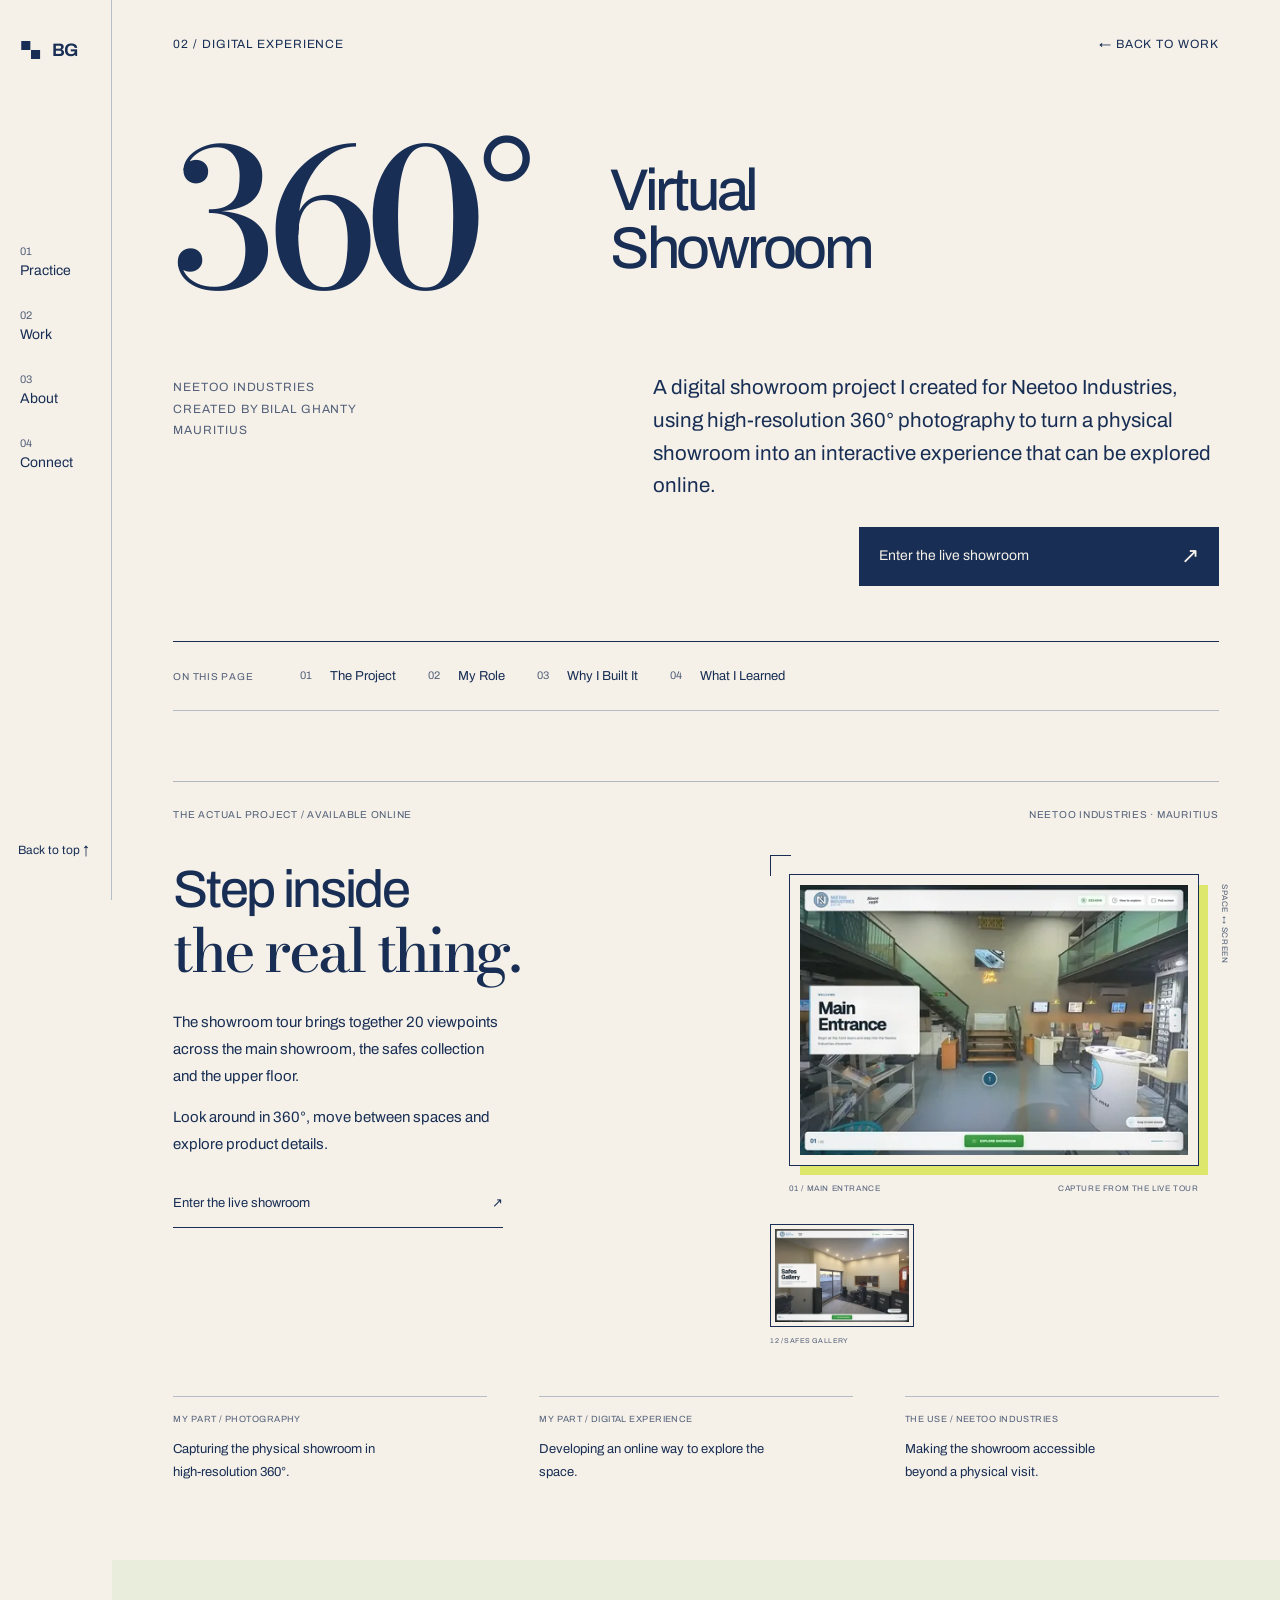
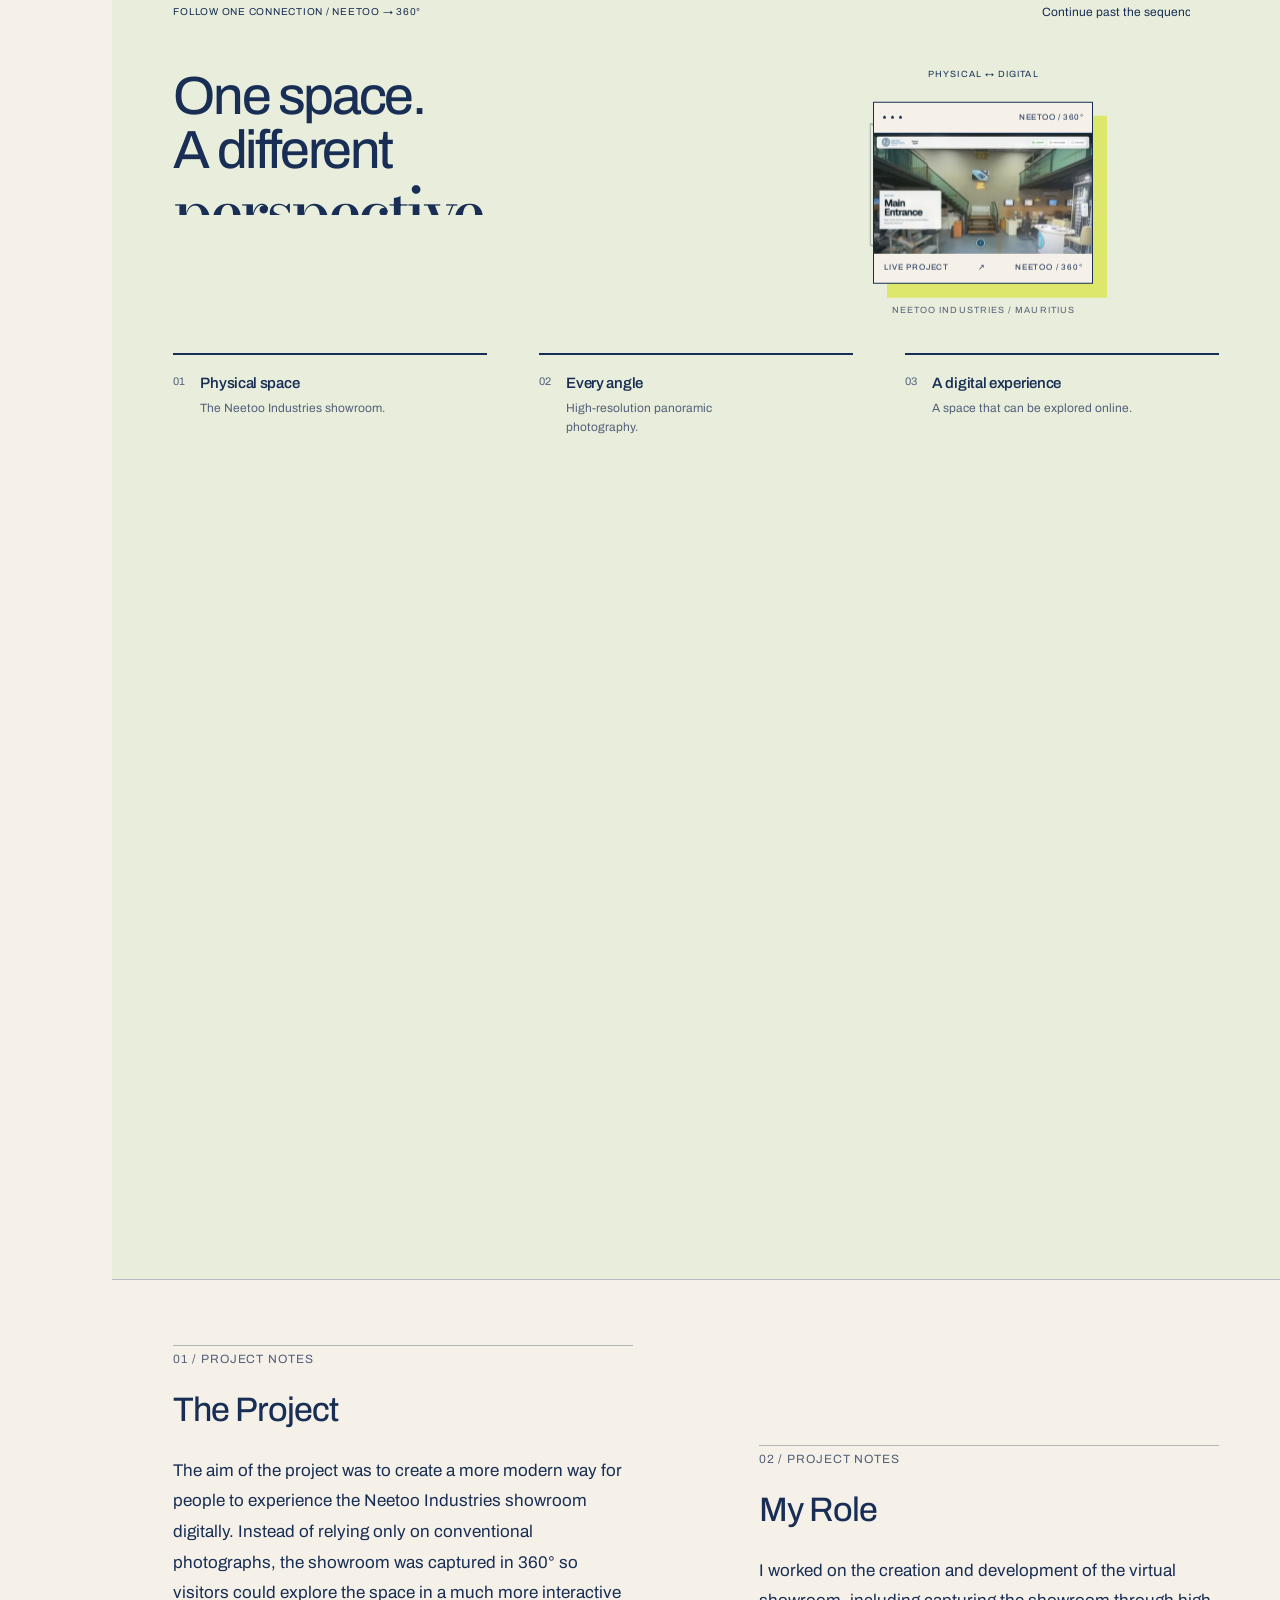
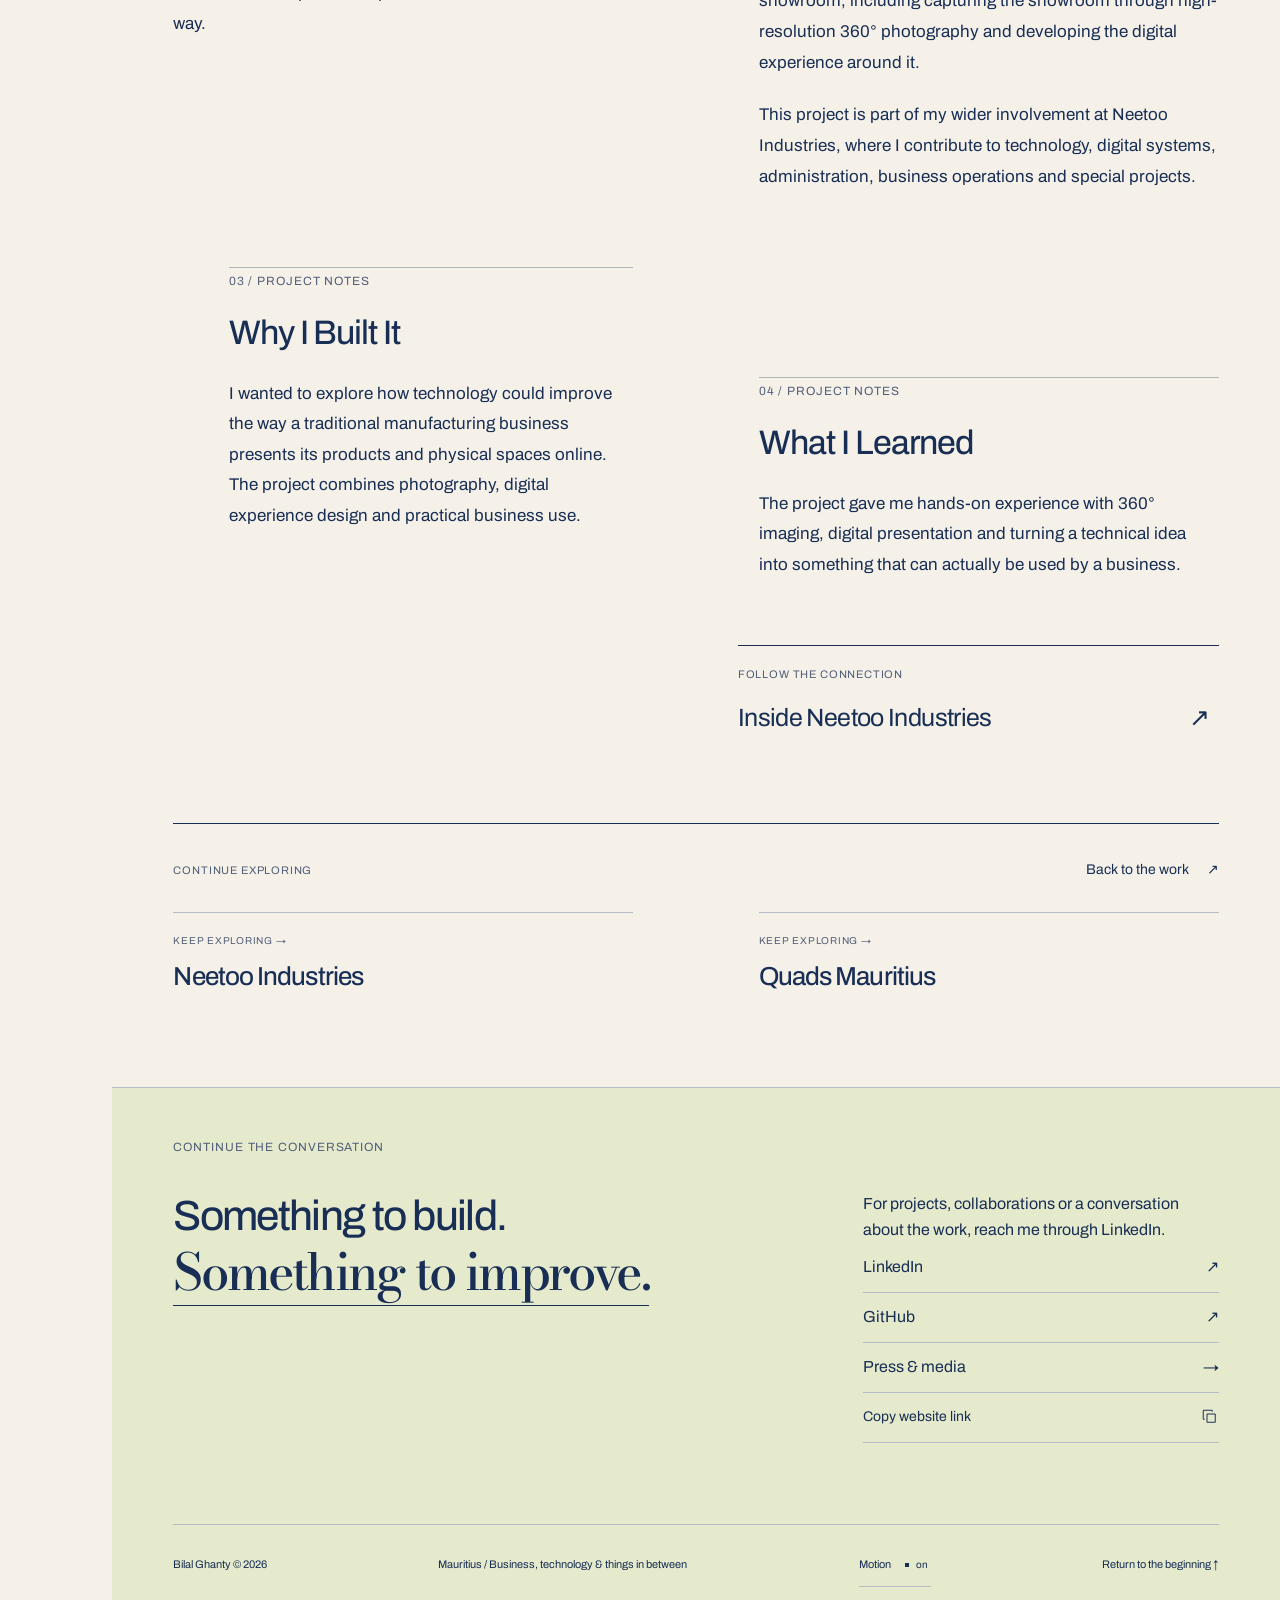
==== commit b702ab1d: "Implement approved V8 content and karting feature Separate capabilities, selected work, organisation" ====
--- a/360-virtual-showroom.html
+++ b/360-virtual-showroom.html
@@ -35,7 +35,7 @@
     ]
   }
   </script>
-<meta content="#f5f1e9" name="theme-color"/><link href="/assets/favicon.svg" rel="icon" type="image/svg+xml"/><link as="font" crossorigin="" href="/assets/archivo.woff2" rel="preload" type="font/woff2"/><link href="/assets/site.css" rel="stylesheet"/><link as="font" crossorigin="" href="/assets/bodoni.woff2" rel="preload" type="font/woff2"/><script defer="" src="/assets/site.js"></script></head><body class="showroom" data-current-project="showroom" id="top"><a class="skip" href="#main">Skip to content</a><div aria-hidden="true" class="reading-progress"><span></span></div><header class="rail"><a aria-label="Bilal Ghanty home" class="brand" href="/"><svg aria-hidden="true" viewbox="0 0 40 40"><path d="M5 6h14v14h15v14H20V20H5Z"></path></svg><span>BG</span></a><nav aria-label="Main navigation"><a aria-current="page" data-section="projects" href="/#projects"><span>01</span>Work</a><a data-section="about" href="/#about"><span>02</span>About</a><a href="/press.html"><span>03</span>Press</a><a data-section="contact" href="/#contact"><span>04</span>Connect</a></nav>
+<meta content="#f5f1e9" name="theme-color"/><link href="/assets/favicon.svg" rel="icon" type="image/svg+xml"/><link as="font" crossorigin="" href="/assets/archivo.woff2" rel="preload" type="font/woff2"/><link href="/assets/site.css" rel="stylesheet"/><link as="font" crossorigin="" href="/assets/bodoni.woff2" rel="preload" type="font/woff2"/><script defer="" src="/assets/site.js"></script></head><body class="showroom" data-current-project="showroom" id="top"><a class="skip" href="#main">Skip to content</a><div aria-hidden="true" class="reading-progress"><span></span></div><header class="rail"><a aria-label="Bilal Ghanty home" class="brand" href="/"><svg aria-hidden="true" viewbox="0 0 40 40"><path d="M5 6h14v14h15v14H20V20H5Z"></path></svg><span>BG</span></a><nav aria-label="Main navigation"><a data-section="practice" href="/#practice"><span>01</span>Practice</a><a data-section="projects" href="/#projects"><span>02</span>Work</a><a data-section="about" href="/#about"><span>03</span>About</a><a data-section="contact" href="/#contact"><span>04</span>Connect</a></nav>
 <a class="rail-bottom" href="#top">Back to top ↑</a></header>
 <div class="page"><main class="feature showroom-feature" id="main" tabindex="-1"><section class="feature-cover motion-cover"><div class="feature-meta eyebrow"><span>02 / DIGITAL EXPERIENCE</span><a href="/#project-showroom">← BACK TO WORK</a></div>
 <h1><span class="angle-title serif">360°</span><span>Virtual<br/>Showroom</span></h1>
@@ -77,10 +77,10 @@
 </div>
 </section>
 </div>
-<a class="related lift-link" href="/projects/neetoo-industries.html"><span class="eyebrow">FOLLOW THE CONNECTION</span><span>Inside Neetoo Industries</span><span aria-hidden="true">↗</span></a><nav aria-label="More projects" class="project-trail scroll-arrive"><div class="trail-heading"><span class="eyebrow">CONTINUE EXPLORING / 02 OF 04</span><a href="/#project-showroom">All projects <span aria-hidden="true">↗</span></a></div><div class="trail-links"><a class="lift-link" href="/projects/neetoo-industries.html"><span class="eyebrow">← PREVIOUS PROJECT</span><strong>Neetoo Industries</strong></a><a class="lift-link" href="/projects/quads-mauritius.html"><span class="eyebrow">NEXT PROJECT →</span><strong>Quads Mauritius</strong></a></div></nav></main>
-<footer class="contact" id="contact"><div class="eyebrow">04 / CONTINUE THE CONVERSATION</div>
-<div class="contact-grid scroll-arrive"><h2>Different interests.<br/>Room for <span class="serif">one more.</span></h2>
-<div class="socials"><a href="https://www.linkedin.com/in/bilalghanty/">LinkedIn <span aria-hidden="true">↗</span></a><a href="https://github.com/bilalghanty">GitHub <span aria-hidden="true">↗</span></a><a href="/press.html">Press &amp; media <span aria-hidden="true">→</span></a><button class="copy-link" hidden="">Copy website link <span aria-hidden="true"><svg fill="none" height="18" stroke="currentColor" stroke-width="1.3" viewbox="0 0 24 24" width="18"><path d="M8 8h11v11H8Z M5 15H3V3h12v2"></path></svg></span></button><p class="share-status" role="status"></p></div>
+<a class="related lift-link" href="/projects/neetoo-industries.html"><span class="eyebrow">FOLLOW THE CONNECTION</span><span>Inside Neetoo Industries</span><span aria-hidden="true">↗</span></a><nav aria-label="Continue exploring the work" class="project-trail scroll-arrive"><div class="trail-heading"><span class="eyebrow">CONTINUE EXPLORING</span><a href="/#project-showroom">Back to the work <span aria-hidden="true">↗</span></a></div><div class="trail-links"><a class="lift-link" href="/projects/neetoo-industries.html"><span class="eyebrow">KEEP EXPLORING →</span><strong>Neetoo Industries</strong></a><a class="lift-link" href="/projects/quads-mauritius.html"><span class="eyebrow">KEEP EXPLORING →</span><strong>Quads Mauritius</strong></a></div></nav></main>
+<footer class="contact" id="contact"><div class="eyebrow">CONTINUE THE CONVERSATION</div>
+<div class="contact-grid scroll-arrive"><h2>Something to build.<br/><span class="serif">Something to improve.</span></h2>
+<div class="socials"><p class="contact-intro">For projects, collaborations or a conversation about the work, reach me through LinkedIn.</p><a href="https://www.linkedin.com/in/bilalghanty/">LinkedIn <span aria-hidden="true">↗</span></a><a href="https://github.com/bilalghanty">GitHub <span aria-hidden="true">↗</span></a><a href="/press.html">Press &amp; media <span aria-hidden="true">→</span></a><button class="copy-link" hidden="">Copy website link <span aria-hidden="true"><svg fill="none" height="18" stroke="currentColor" stroke-width="1.3" viewbox="0 0 24 24" width="18"><path d="M8 8h11v11H8Z M5 15H3V3h12v2"></path></svg></span></button><p class="share-status" role="status"></p></div>
 </div>
 <div class="colophon"><span>Bilal Ghanty © 2026</span><span>Mauritius / Business, technology &amp; things in between</span><button aria-label="Page animations" aria-pressed="true" class="motion-control" hidden="">Motion <span>on</span></button><a href="#top">Return to the beginning ↑</a></div>
 </footer>
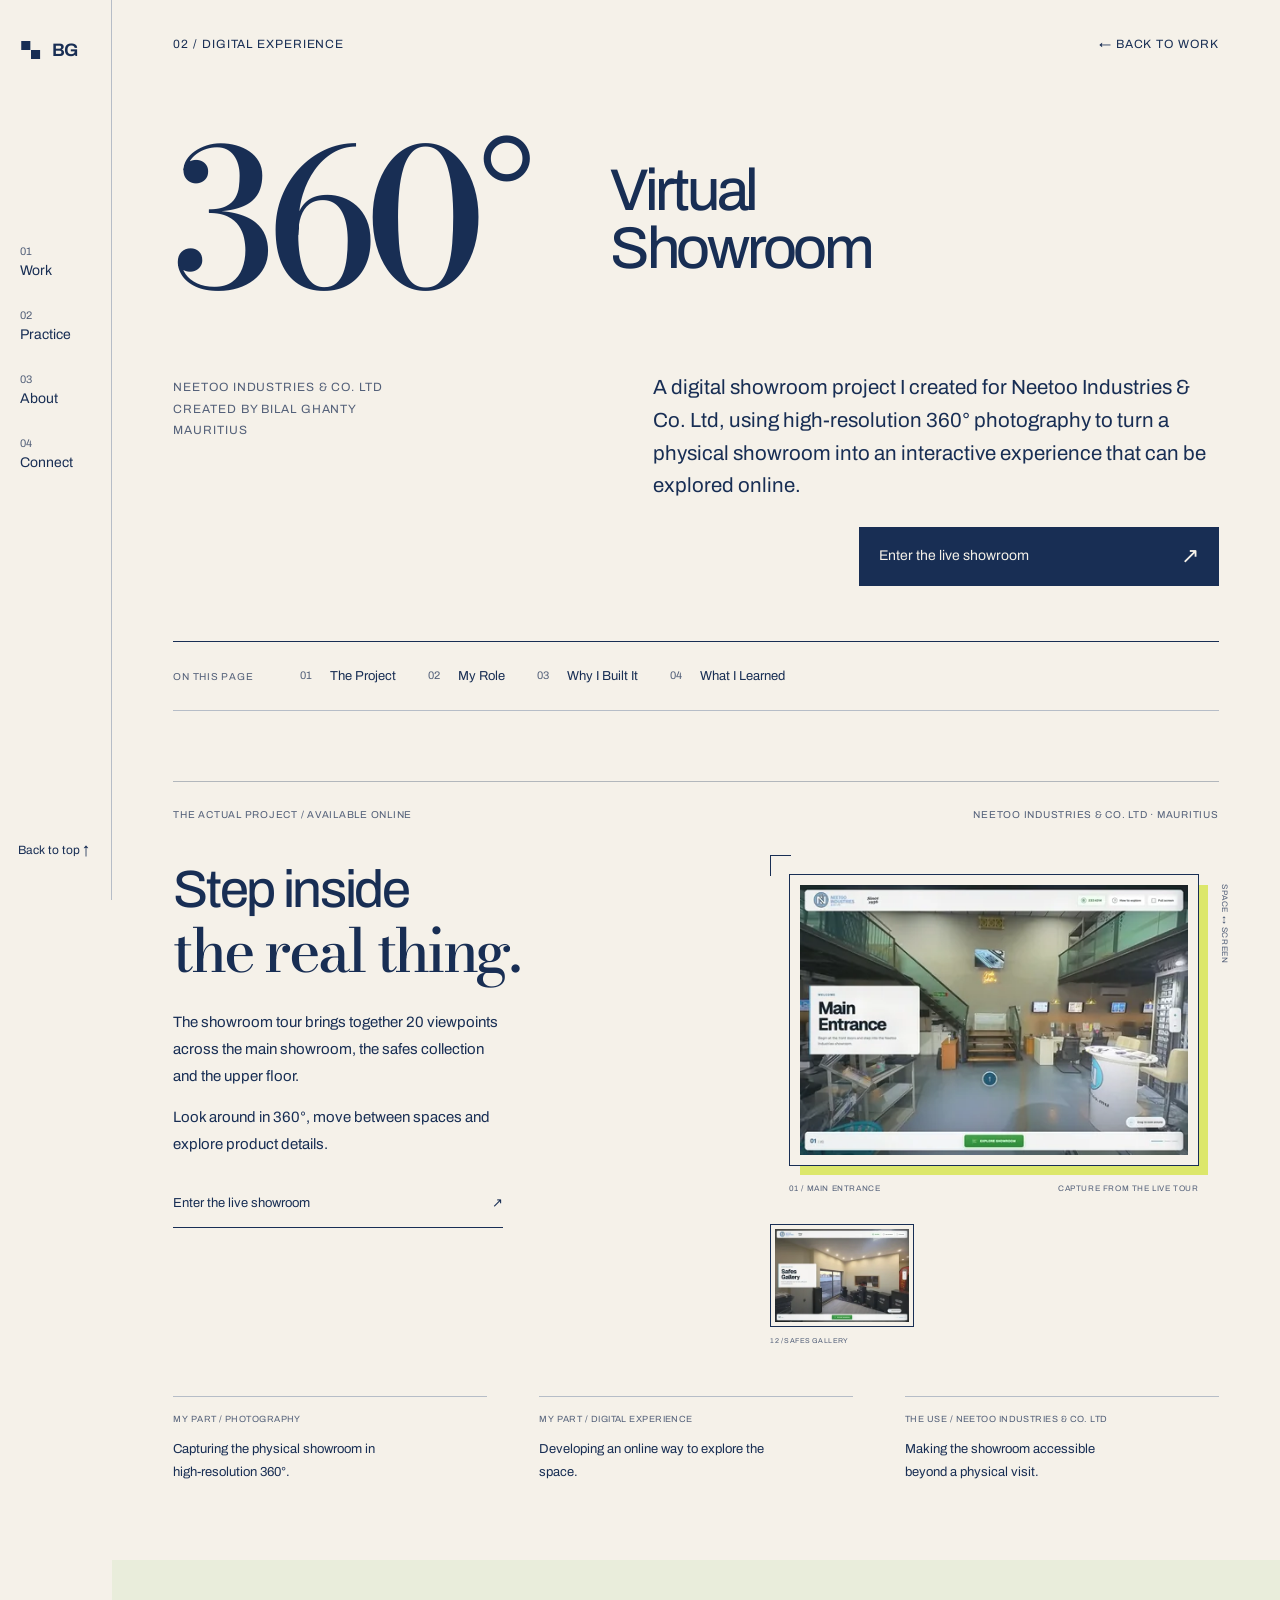
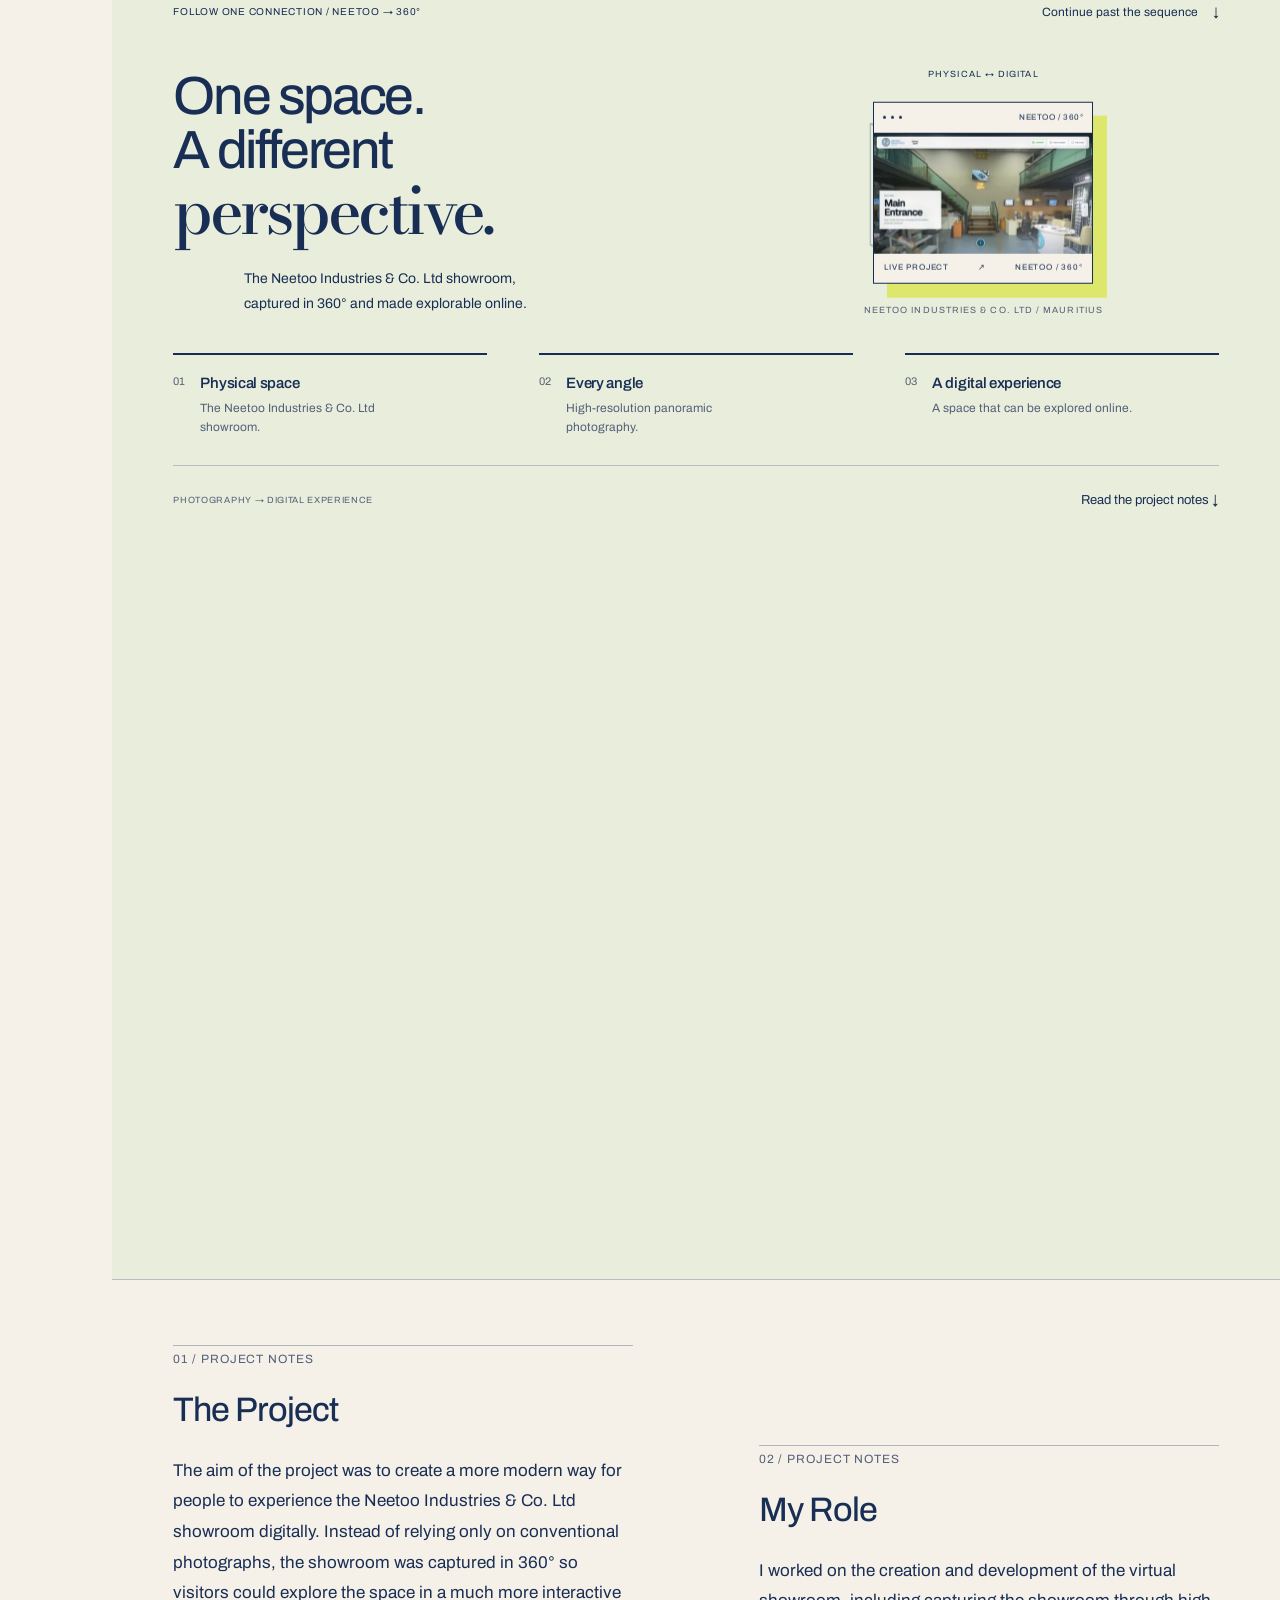
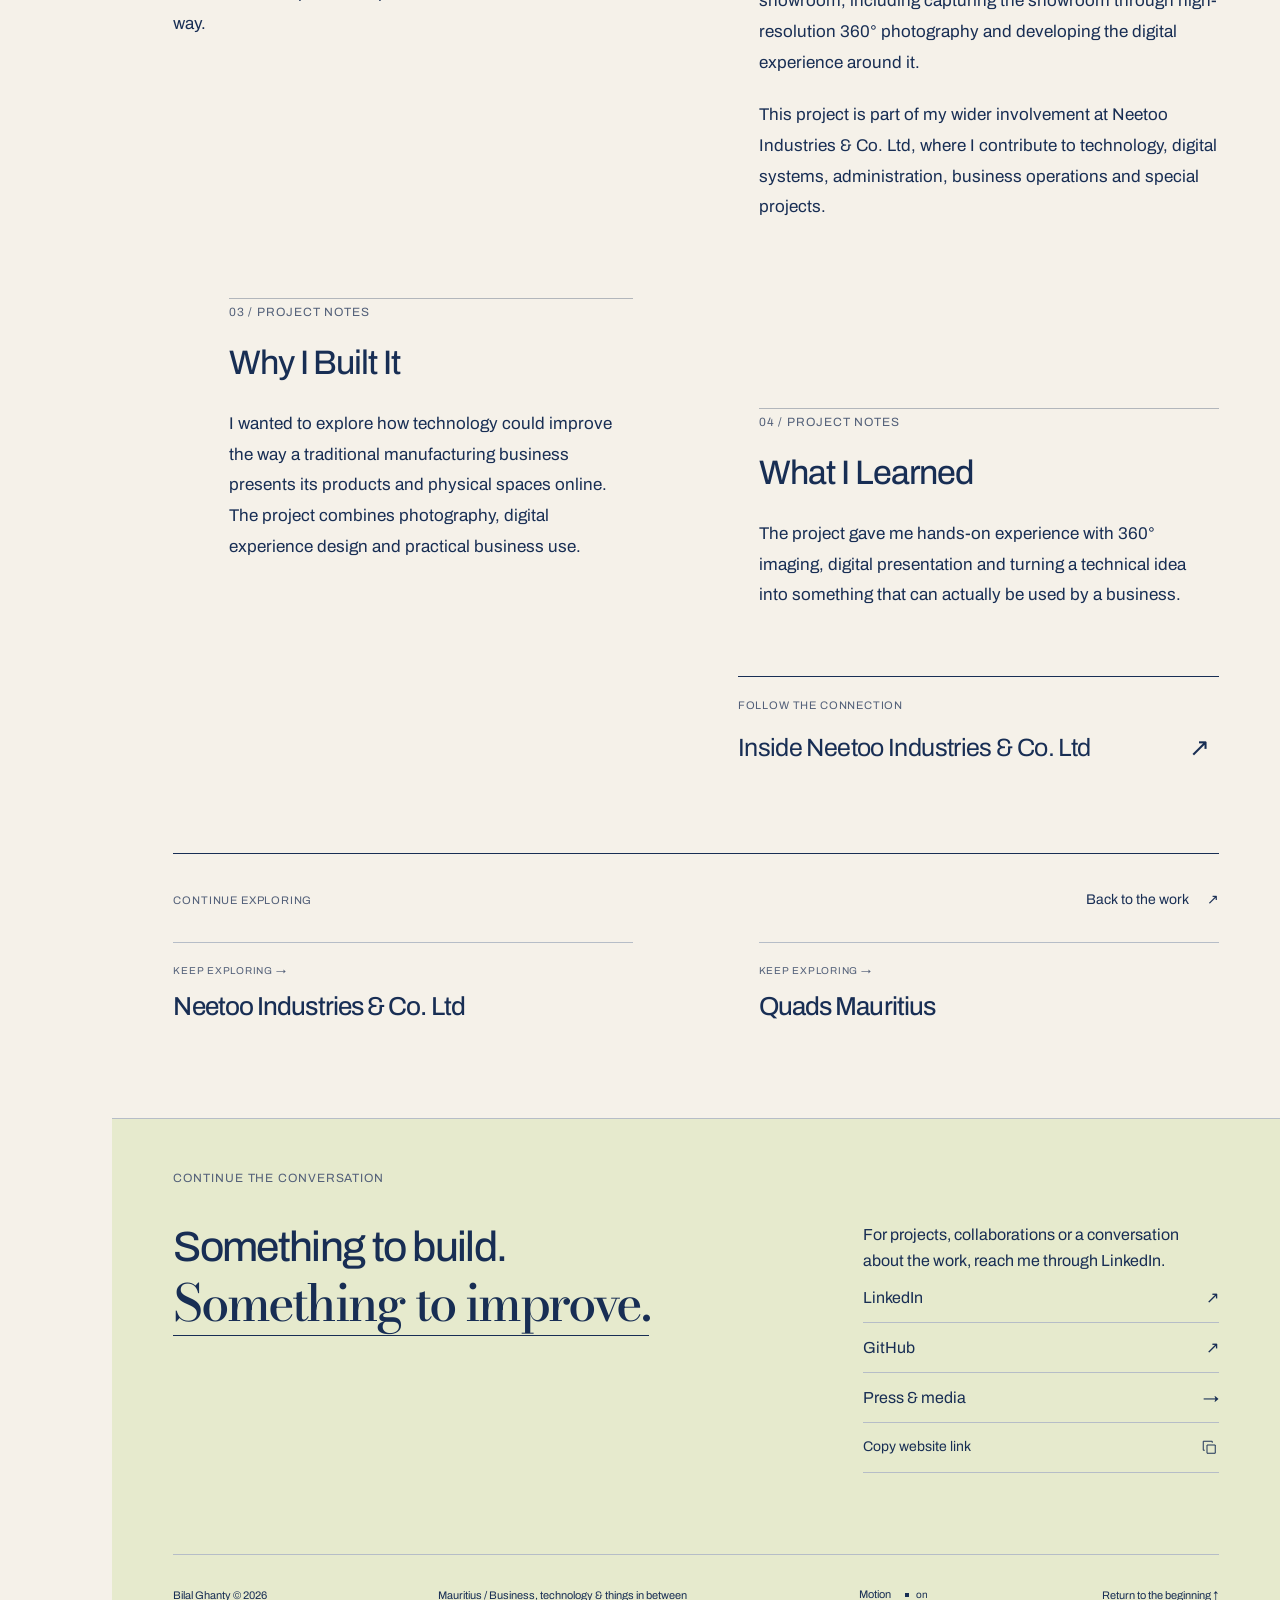
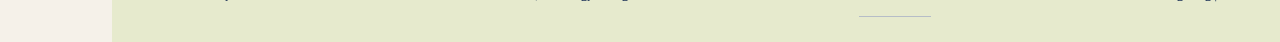
==== commit 597051f8: "Put evidence first and rebalance the homepage Order the homepage as opening, selected work, organisa" ====
--- a/360-virtual-showroom.html
+++ b/360-virtual-showroom.html
@@ -4,13 +4,13 @@
 <meta charset="utf-8"/>
 <meta content="width=device-width, initial-scale=1.0" name="viewport"/>
 <title>360° Virtual Showroom | Bilal Ghanty</title>
-<meta content="Bilal Ghanty's 360° Virtual Showroom project for Neetoo Industries in Mauritius, combining high-resolution 360 photography with an interactive digital showroom experience." name="description"/>
+<meta content="Bilal Ghanty's 360° Virtual Showroom project for Neetoo Industries &amp; Co. Ltd in Mauritius, combining high-resolution 360 photography with an interactive digital showroom experience." name="description"/>
 <meta content="Bilal Ghanty" name="author"/>
 <meta content="index, follow" name="robots"/>
 <link href="https://bilalghanty.github.io/360-virtual-showroom.html" rel="canonical"/>
 <meta content="article" property="og:type"/>
 <meta content="360° Virtual Showroom | Bilal Ghanty" property="og:title"/>
-<meta content="A digital showroom project created for Neetoo Industries using high-resolution 360° photography." property="og:description"/>
+<meta content="A digital showroom project created for Neetoo Industries &amp; Co. Ltd using high-resolution 360° photography." property="og:description"/>
 <meta content="https://bilalghanty.github.io/360-virtual-showroom.html" property="og:url"/>
 <meta content="https://bilalghanty.github.io/bilal-ghanty.jpeg" property="og:image"/>
 <script type="application/ld+json">
@@ -19,7 +19,7 @@
     "@type": "CreativeWork",
     "name": "360° Virtual Showroom",
     "url": "https://bilalghanty.github.io/360-virtual-showroom.html",
-    "description": "A 360° virtual showroom project created by Bilal Ghanty for Neetoo Industries in Mauritius.",
+    "description": "A 360° virtual showroom project created by Bilal Ghanty for Neetoo Industries & Co. Ltd in Mauritius.",
     "creator": {
       "@type": "Person",
       "@id": "https://bilalghanty.github.io/#bilal",
@@ -30,42 +30,42 @@
       "360 photography",
       "Virtual showroom",
       "Digital experience",
-      "Neetoo Industries",
+      "Neetoo Industries & Co. Ltd",
       "Mauritius"
     ]
   }
   </script>
-<meta content="#f5f1e9" name="theme-color"/><link href="/assets/favicon.svg" rel="icon" type="image/svg+xml"/><link as="font" crossorigin="" href="/assets/archivo.woff2" rel="preload" type="font/woff2"/><link href="/assets/site.css" rel="stylesheet"/><link as="font" crossorigin="" href="/assets/bodoni.woff2" rel="preload" type="font/woff2"/><script defer="" src="/assets/site.js"></script></head><body class="showroom" data-current-project="showroom" id="top"><a class="skip" href="#main">Skip to content</a><div aria-hidden="true" class="reading-progress"><span></span></div><header class="rail"><a aria-label="Bilal Ghanty home" class="brand" href="/"><svg aria-hidden="true" viewbox="0 0 40 40"><path d="M5 6h14v14h15v14H20V20H5Z"></path></svg><span>BG</span></a><nav aria-label="Main navigation"><a data-section="practice" href="/#practice"><span>01</span>Practice</a><a data-section="projects" href="/#projects"><span>02</span>Work</a><a data-section="about" href="/#about"><span>03</span>About</a><a data-section="contact" href="/#contact"><span>04</span>Connect</a></nav>
+<meta content="#f5f1e9" name="theme-color"/><link href="/assets/favicon.svg" rel="icon" type="image/svg+xml"/><link as="font" crossorigin="" href="/assets/archivo.woff2" rel="preload" type="font/woff2"/><link href="/assets/site.css" rel="stylesheet"/><link as="font" crossorigin="" href="/assets/bodoni.woff2" rel="preload" type="font/woff2"/><script defer="" src="/assets/site.js"></script></head><body class="showroom" data-current-project="showroom" id="top"><a class="skip" href="#main">Skip to content</a><div aria-hidden="true" class="reading-progress"><span></span></div><header class="rail"><a aria-label="Bilal Ghanty home" class="brand" href="/"><svg aria-hidden="true" viewbox="0 0 40 40"><path d="M5 6h14v14h15v14H20V20H5Z"></path></svg><span>BG</span></a><nav aria-label="Main navigation"><a data-section="projects" href="/#projects"><span>01</span>Work</a><a data-section="practice" href="/#practice"><span>02</span>Practice</a><a data-section="about" href="/#about"><span>03</span>About</a><a data-section="contact" href="/#contact"><span>04</span>Connect</a></nav>
 <a class="rail-bottom" href="#top">Back to top ↑</a></header>
 <div class="page"><main class="feature showroom-feature" id="main" tabindex="-1"><section class="feature-cover motion-cover"><div class="feature-meta eyebrow"><span>02 / DIGITAL EXPERIENCE</span><a href="/#project-showroom">← BACK TO WORK</a></div>
 <h1><span class="angle-title serif">360°</span><span>Virtual<br/>Showroom</span></h1>
-<div class="feature-cover-bottom"><span class="eyebrow">NEETOO INDUSTRIES<br/>CREATED BY BILAL GHANTY<br/>MAURITIUS</span><p>A digital showroom project I created for Neetoo Industries, using high-resolution 360° photography to turn a physical showroom into an interactive experience that can be explored online.</p>
+<div class="feature-cover-bottom"><span class="eyebrow">NEETOO INDUSTRIES &amp; CO. LTD<br/>CREATED BY BILAL GHANTY<br/>MAURITIUS</span><p>A digital showroom project I created for Neetoo Industries &amp; Co. Ltd, using high-resolution 360° photography to turn a physical showroom into an interactive experience that can be explored online.</p>
 </div>
 <a class="tour-cover-link" href="https://neetoo-virtual-showroom.bilal-2601.chatgpt.site"><span>Enter the live showroom</span><span aria-hidden="true">↗</span></a></section><nav aria-label="On this project page" class="project-contents"><span class="eyebrow">ON THIS PAGE</span><a href="#story-1"><span>01</span>The Project</a><a href="#story-2"><span>02</span>My Role</a><a href="#story-3"><span>03</span>Why I Built It</a><a href="#story-4"><span>04</span>What I Learned</a></nav><section aria-labelledby="live-title" class="live-project draw-section" id="live-showroom">
-<div class="live-meta eyebrow"><span>THE ACTUAL PROJECT / AVAILABLE ONLINE</span><span>NEETOO INDUSTRIES · MAURITIUS</span></div>
+<div class="live-meta eyebrow"><span>THE ACTUAL PROJECT / AVAILABLE ONLINE</span><span>NEETOO INDUSTRIES &amp; CO. LTD · MAURITIUS</span></div>
 <div class="live-spread"><div class="live-copy"><h2 class="scroll-arrive" id="live-title">Step inside<br/><span class="serif">the real thing.</span></h2><p>The showroom tour brings together 20 viewpoints across the main showroom, the safes collection and the upper floor.</p><p>Look around in 360°, move between spaces and explore product details.</p><a class="line-link" href="https://neetoo-virtual-showroom.bilal-2601.chatgpt.site">Enter the live showroom <span aria-hidden="true">↗</span></a></div>
 <div class="live-visual"><figure class="live-capture scroll-arrive"><div class="capture-mount"><a aria-label="Enter the live Neetoo virtual showroom" href="https://neetoo-virtual-showroom.bilal-2601.chatgpt.site"><img alt="The live Neetoo virtual showroom interface showing the main entrance, panoramic view and navigation controls" decoding="async" height="611" loading="lazy" sizes="(max-width: 700px) 286px, (max-width: 1000px) 290px, 440px" src="/assets/showroom-live-880.webp" srcset="/assets/showroom-live-440.webp 440w, /assets/showroom-live-880.webp 880w" width="880"/></a></div><figcaption><span>01 / MAIN ENTRANCE</span><span>CAPTURE FROM THE LIVE TOUR</span></figcaption><span aria-hidden="true" class="capture-side eyebrow">SPACE ↔ SCREEN</span></figure><figure class="live-detail"><img alt="A second view from the live virtual showroom, showing the Safes Gallery and its navigation controls" decoding="async" height="222" loading="lazy" src="/assets/showroom-safes-320.webp" width="320"/><figcaption>12 / SAFES GALLERY</figcaption></figure></div></div>
-<dl class="project-contribution"><div><dt>MY PART / PHOTOGRAPHY</dt><dd>Capturing the physical showroom in high-resolution 360°.</dd></div><div><dt>MY PART / DIGITAL EXPERIENCE</dt><dd>Developing an online way to explore the space.</dd></div><div><dt>THE USE / NEETOO INDUSTRIES</dt><dd>Making the showroom accessible beyond a physical visit.</dd></div></dl>
+<dl class="project-contribution"><div><dt>MY PART / PHOTOGRAPHY</dt><dd>Capturing the physical showroom in high-resolution 360°.</dd></div><div><dt>MY PART / DIGITAL EXPERIENCE</dt><dd>Developing an online way to explore the space.</dd></div><div><dt>THE USE / NEETOO INDUSTRIES &amp; CO. LTD</dt><dd>Making the showroom accessible beyond a physical visit.</dd></div></dl>
 </section>
 <section aria-labelledby="connection-title" class="connection" id="connection">
 <div class="connection-pin">
 <div class="connection-meta eyebrow"><span>FOLLOW ONE CONNECTION / NEETOO → 360°</span><a class="connection-skip" href="#after-connection">Continue past the sequence <span aria-hidden="true">↓</span></a></div>
-<div class="connection-spread"><div class="connection-heading"><h2 id="connection-title">One space.<br/>A different<br/><span class="serif">perspective.</span></h2><p>The Neetoo Industries showroom, captured in 360° and made explorable online.</p></div>
+<div class="connection-spread"><div class="connection-heading"><h2 id="connection-title">One space.<br/>A different<br/><span class="serif">perspective.</span></h2><p>The Neetoo Industries &amp; Co. Ltd showroom, captured in 360° and made explorable online.</p></div>
 <div class="connection-visual"><div aria-hidden="true" class="connection-graphic">
 <div class="scene-room"><svg fill="none" viewbox="0 0 300 210"><path d="M20 25h200v140H20Z M20 25l60 40h200v140H80L20 165 M220 25l60 40 M220 165l60 40 M80 65v140 M20 165l200-0"></path><path class="room-detail" d="M40 40h160v65H40Z M40 126h65v24H40Z M120 126h80v24h-80Z"></path></svg></div>
 <div class="scene-panorama"><div class="panorama-ring ring-one"></div><div class="panorama-ring ring-two"></div><span>360<span class="degree">°</span></span><i class="scan-line"></i><i class="panorama-dot"></i></div>
 <div class="scene-browser"><div class="browser-top"><i></i><i></i><i></i><span>NEETOO / 360°</span></div><div class="browser-view"><img alt="" decoding="async" height="306" loading="lazy" src="/assets/showroom-live-440.webp" width="440"/></div><div class="browser-bottom"><span>LIVE PROJECT</span><span>↗</span><span>NEETOO / 360°</span></div></div>
-<span class="graphic-axis axis-top">PHYSICAL ↔ DIGITAL</span><span class="graphic-axis axis-bottom">NEETOO INDUSTRIES / MAURITIUS</span></div></div></div>
-<ol class="connection-steps"><li class="step-space"><span class="step-no">01</span><div><h3>Physical space</h3><p>The Neetoo Industries showroom.</p></div></li><li class="step-image"><span class="step-no">02</span><div><h3>Every angle</h3><p>High-resolution panoramic photography.</p></div></li><li class="step-digital"><span class="step-no">03</span><div><h3>A digital experience</h3><p>A space that can be explored online.</p></div></li></ol>
+<span class="graphic-axis axis-top">PHYSICAL ↔ DIGITAL</span><span class="graphic-axis axis-bottom">NEETOO INDUSTRIES &amp; CO. LTD / MAURITIUS</span></div></div></div>
+<ol class="connection-steps"><li class="step-space"><span class="step-no">01</span><div><h3>Physical space</h3><p>The Neetoo Industries &amp; Co. Ltd showroom.</p></div></li><li class="step-image"><span class="step-no">02</span><div><h3>Every angle</h3><p>High-resolution panoramic photography.</p></div></li><li class="step-digital"><span class="step-no">03</span><div><h3>A digital experience</h3><p>A space that can be explored online.</p></div></li></ol>
 <div class="connection-end"><span class="eyebrow">PHOTOGRAPHY → DIGITAL EXPERIENCE</span><a href="#story-1">Read the project notes ↓</a></div>
 </div></section><div id="after-connection" tabindex="-1"></div>
 <div class="spatial-story"><section class="scroll-arrive draw-section"><span class="eyebrow">01 / PROJECT NOTES</span><h2 id="story-1">The Project</h2>
-<div><p>The aim of the project was to create a more modern way for people to experience the Neetoo Industries showroom digitally. Instead of relying only on conventional photographs, the showroom was captured in 360° so visitors could explore the space in a much more interactive way.</p>
+<div><p>The aim of the project was to create a more modern way for people to experience the Neetoo Industries &amp; Co. Ltd showroom digitally. Instead of relying only on conventional photographs, the showroom was captured in 360° so visitors could explore the space in a much more interactive way.</p>
 </div>
 </section>
 <section class="scroll-arrive draw-section"><span class="eyebrow">02 / PROJECT NOTES</span><h2 id="story-2">My Role</h2>
 <div><p>I worked on the creation and development of the virtual showroom, including capturing the showroom through high-resolution 360° photography and developing the digital experience around it.</p>
-<p>This project is part of my wider involvement at Neetoo Industries, where I contribute to technology, digital systems, administration, business operations and special projects.</p>
+<p>This project is part of my wider involvement at Neetoo Industries &amp; Co. Ltd, where I contribute to technology, digital systems, administration, business operations and special projects.</p>
 </div>
 </section>
 <section class="scroll-arrive draw-section"><span class="eyebrow">03 / PROJECT NOTES</span><h2 id="story-3">Why I Built It</h2>
@@ -77,7 +77,7 @@
 </div>
 </section>
 </div>
-<a class="related lift-link" href="/projects/neetoo-industries.html"><span class="eyebrow">FOLLOW THE CONNECTION</span><span>Inside Neetoo Industries</span><span aria-hidden="true">↗</span></a><nav aria-label="Continue exploring the work" class="project-trail scroll-arrive"><div class="trail-heading"><span class="eyebrow">CONTINUE EXPLORING</span><a href="/#project-showroom">Back to the work <span aria-hidden="true">↗</span></a></div><div class="trail-links"><a class="lift-link" href="/projects/neetoo-industries.html"><span class="eyebrow">KEEP EXPLORING →</span><strong>Neetoo Industries</strong></a><a class="lift-link" href="/projects/quads-mauritius.html"><span class="eyebrow">KEEP EXPLORING →</span><strong>Quads Mauritius</strong></a></div></nav></main>
+<a class="related lift-link" href="/projects/neetoo-industries.html"><span class="eyebrow">FOLLOW THE CONNECTION</span><span>Inside Neetoo Industries &amp; Co. Ltd</span><span aria-hidden="true">↗</span></a><nav aria-label="Continue exploring the work" class="project-trail scroll-arrive"><div class="trail-heading"><span class="eyebrow">CONTINUE EXPLORING</span><a href="/#project-showroom">Back to the work <span aria-hidden="true">↗</span></a></div><div class="trail-links"><a class="lift-link" href="/projects/neetoo-industries.html"><span class="eyebrow">KEEP EXPLORING →</span><strong>Neetoo Industries &amp; Co. Ltd</strong></a><a class="lift-link" href="/projects/quads-mauritius.html"><span class="eyebrow">KEEP EXPLORING →</span><strong>Quads Mauritius</strong></a></div></nav></main>
 <footer class="contact" id="contact"><div class="eyebrow">CONTINUE THE CONVERSATION</div>
 <div class="contact-grid scroll-arrive"><h2>Something to build.<br/><span class="serif">Something to improve.</span></h2>
 <div class="socials"><p class="contact-intro">For projects, collaborations or a conversation about the work, reach me through LinkedIn.</p><a href="https://www.linkedin.com/in/bilalghanty/">LinkedIn <span aria-hidden="true">↗</span></a><a href="https://github.com/bilalghanty">GitHub <span aria-hidden="true">↗</span></a><a href="/press.html">Press &amp; media <span aria-hidden="true">→</span></a><button class="copy-link" hidden="">Copy website link <span aria-hidden="true"><svg fill="none" height="18" stroke="currentColor" stroke-width="1.3" viewbox="0 0 24 24" width="18"><path d="M8 8h11v11H8Z M5 15H3V3h12v2"></path></svg></span></button><p class="share-status" role="status"></p></div>
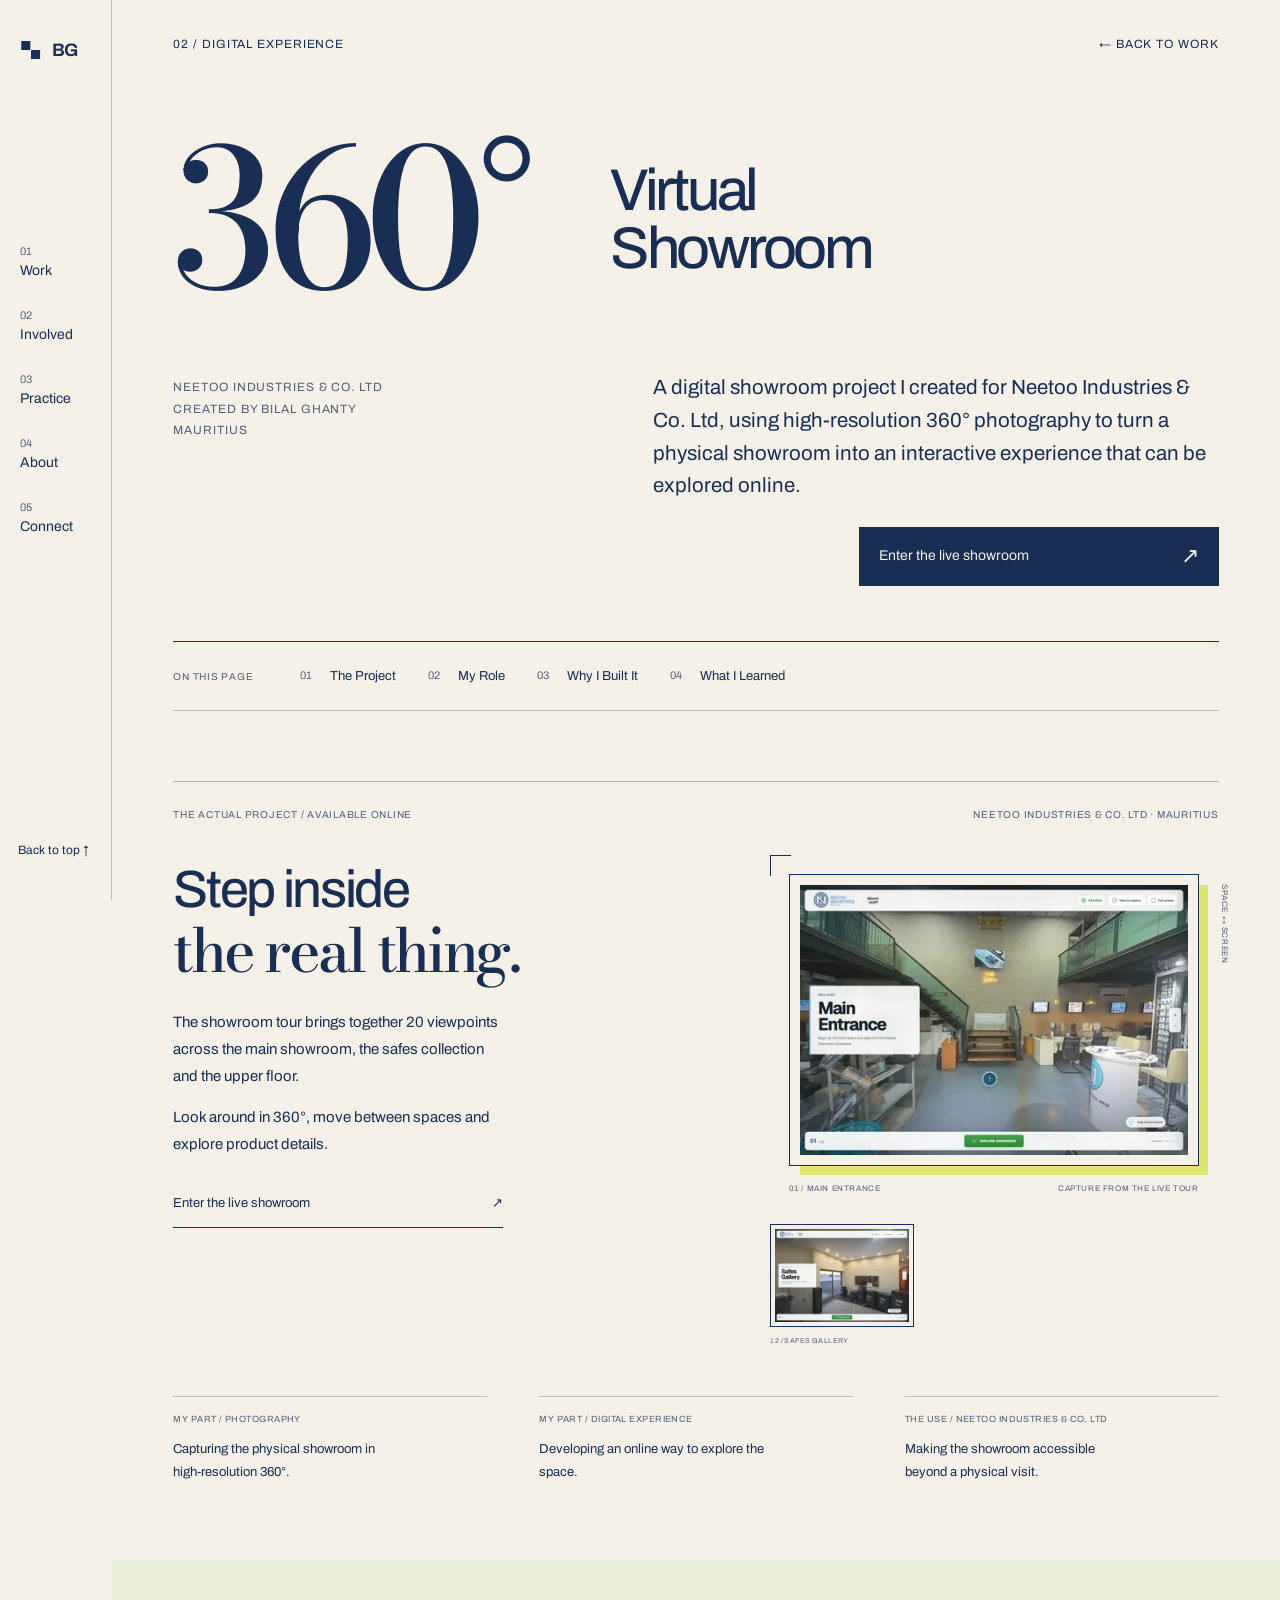
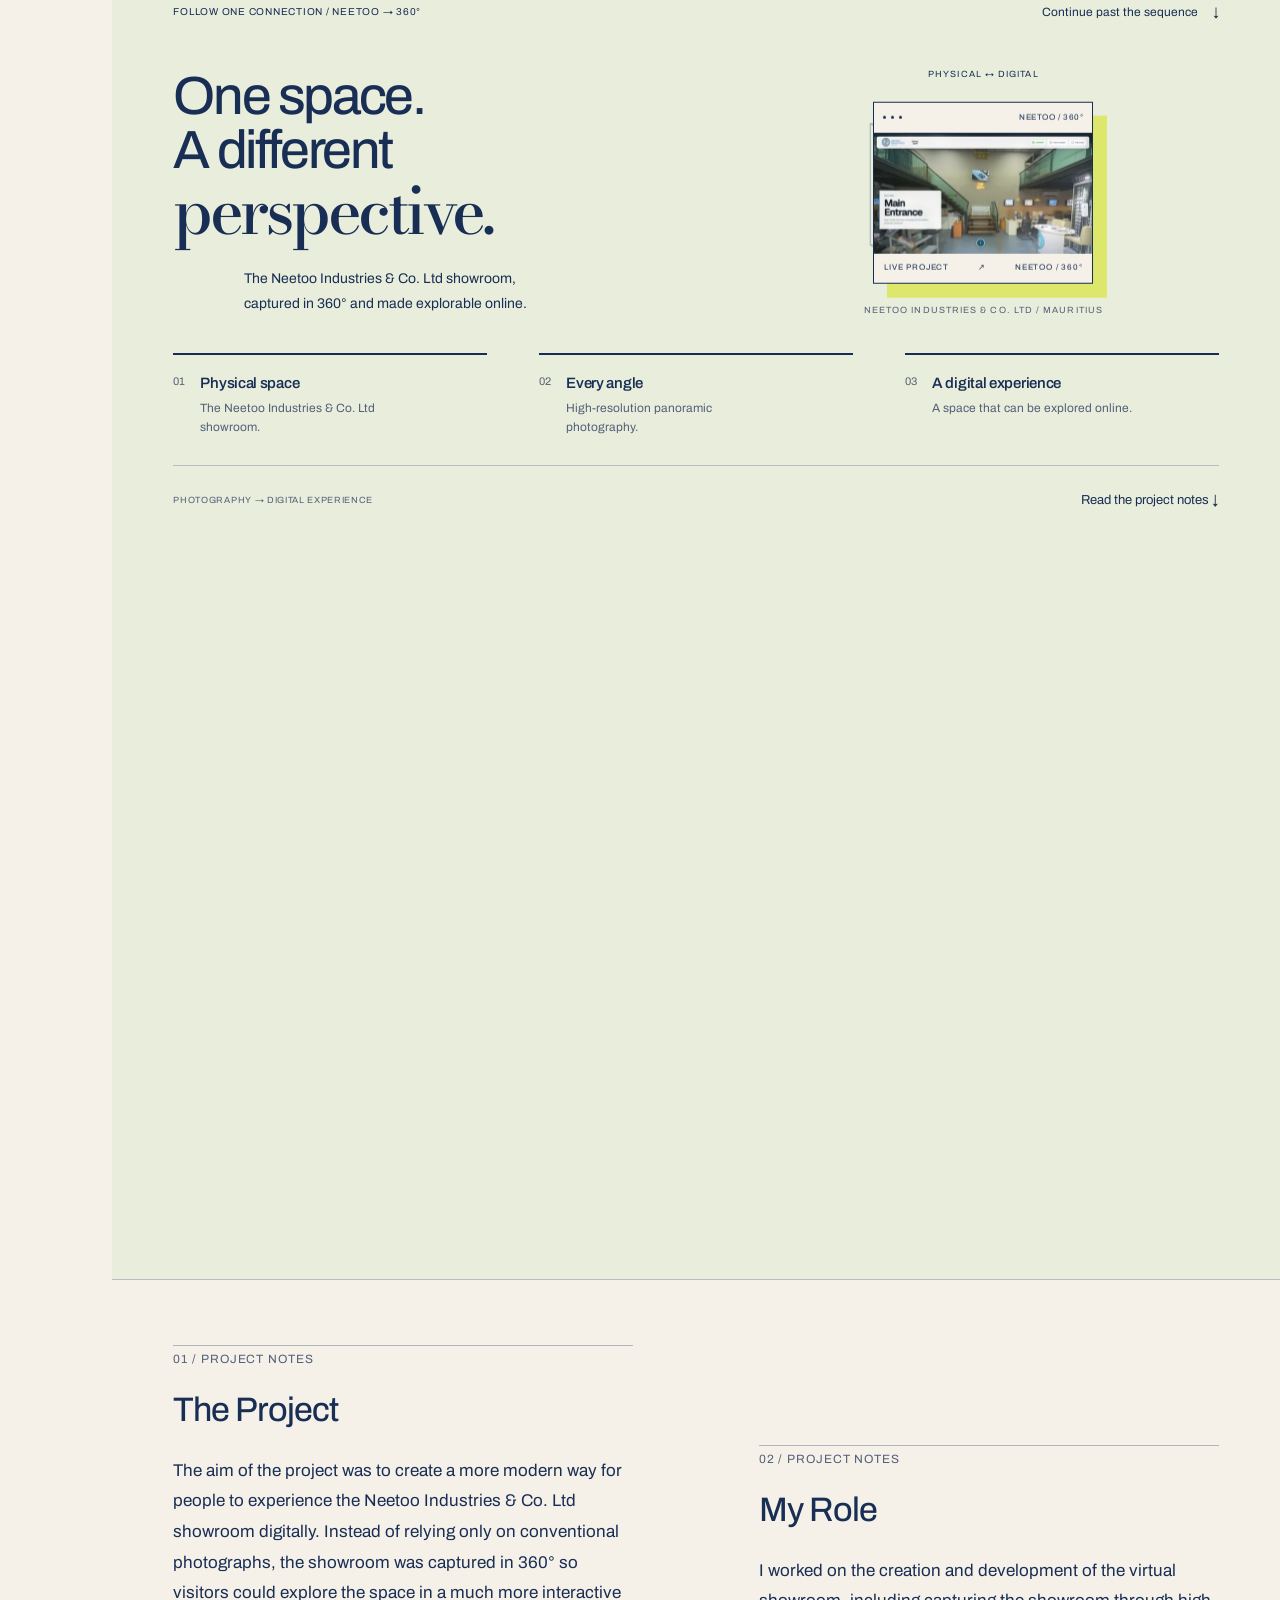
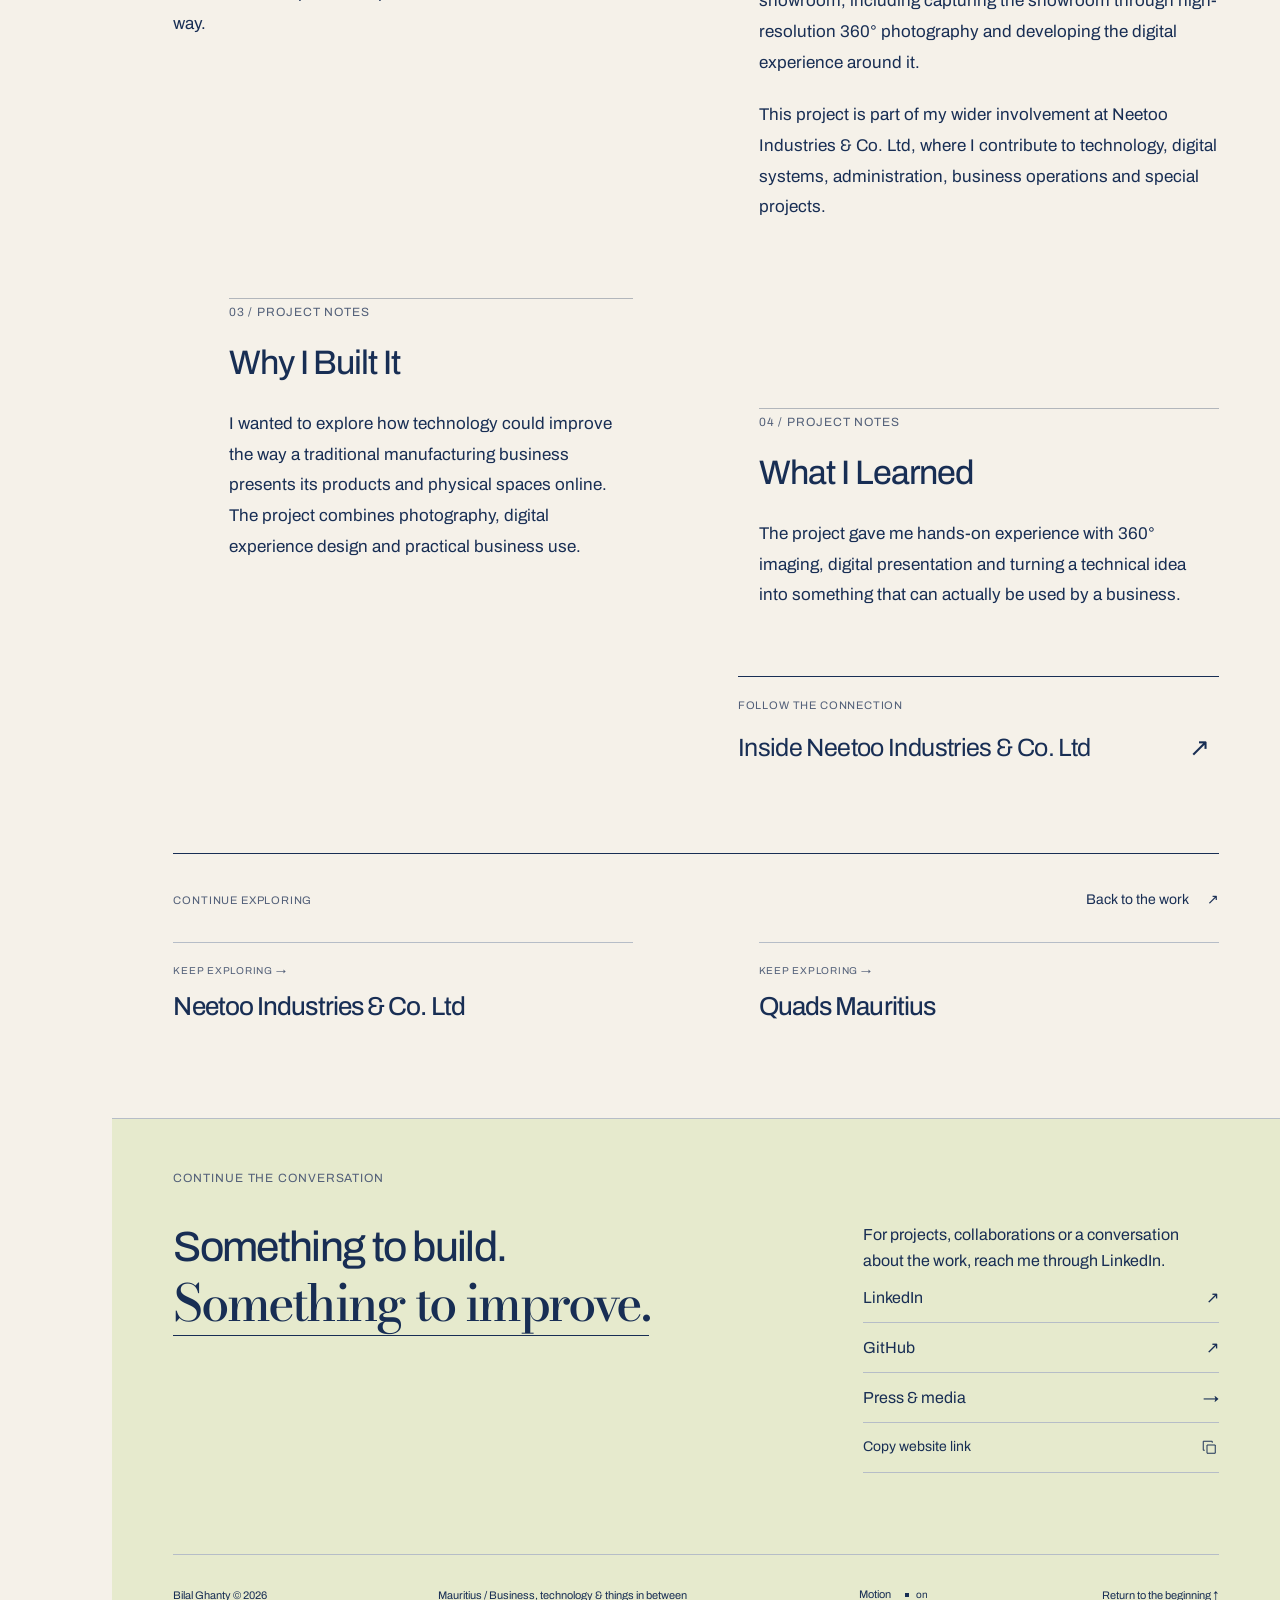
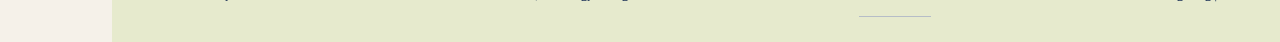
==== commit e2ffa27a: "Finish homepage project evidence and align site navigation Add restrained real previews for Villa Pi" ====
--- a/360-virtual-showroom.html
+++ b/360-virtual-showroom.html
@@ -35,7 +35,7 @@
     ]
   }
   </script>
-<meta content="#f5f1e9" name="theme-color"/><link href="/assets/favicon.svg" rel="icon" type="image/svg+xml"/><link as="font" crossorigin="" href="/assets/archivo.woff2" rel="preload" type="font/woff2"/><link href="/assets/site.css" rel="stylesheet"/><link as="font" crossorigin="" href="/assets/bodoni.woff2" rel="preload" type="font/woff2"/><script defer="" src="/assets/site.js"></script></head><body class="showroom" data-current-project="showroom" id="top"><a class="skip" href="#main">Skip to content</a><div aria-hidden="true" class="reading-progress"><span></span></div><header class="rail"><a aria-label="Bilal Ghanty home" class="brand" href="/"><svg aria-hidden="true" viewbox="0 0 40 40"><path d="M5 6h14v14h15v14H20V20H5Z"></path></svg><span>BG</span></a><nav aria-label="Main navigation"><a data-section="projects" href="/#projects"><span>01</span>Work</a><a data-section="practice" href="/#practice"><span>02</span>Practice</a><a data-section="about" href="/#about"><span>03</span>About</a><a data-section="contact" href="/#contact"><span>04</span>Connect</a></nav>
+<meta content="#f5f1e9" name="theme-color"/><link href="/assets/favicon.svg" rel="icon" type="image/svg+xml"/><link as="font" crossorigin="" href="/assets/archivo.woff2" rel="preload" type="font/woff2"/><link href="/assets/site.css?v=20261009-home" rel="stylesheet"/><link as="font" crossorigin="" href="/assets/bodoni.woff2" rel="preload" type="font/woff2"/><script defer="" src="/assets/site.js"></script></head><body class="showroom" data-current-project="showroom" id="top"><a class="skip" href="#main">Skip to content</a><div aria-hidden="true" class="reading-progress"><span></span></div><header class="rail"><a aria-label="Bilal Ghanty home" class="brand" href="/"><svg aria-hidden="true" viewbox="0 0 40 40"><path d="M5 6h14v14h15v14H20V20H5Z"></path></svg><span>BG</span></a><nav aria-label="Main navigation"><a data-section="projects" href="/#projects"><span>01</span>Work</a><a data-section="organisations" href="/#organisations"><span>02</span>Involved</a><a data-section="practice" href="/#practice"><span>03</span>Practice</a><a data-section="about" href="/#about"><span>04</span>About</a><a data-section="contact" href="/#contact"><span>05</span>Connect</a></nav>
 <a class="rail-bottom" href="#top">Back to top ↑</a></header>
 <div class="page"><main class="feature showroom-feature" id="main" tabindex="-1"><section class="feature-cover motion-cover"><div class="feature-meta eyebrow"><span>02 / DIGITAL EXPERIENCE</span><a href="/#project-showroom">← BACK TO WORK</a></div>
 <h1><span class="angle-title serif">360°</span><span>Virtual<br/>Showroom</span></h1>
--- a/assets/site.css
+++ b/assets/site.css
@@ -306,3 +306,44 @@
 @media(max-width:700px){.background-title .practice-object{margin-top:14px}.background-copy{margin-left:0}.background-copy>.lead,.background-copy>p{margin-left:12%}.work-reality{margin-top:32px}.reality-row{display:grid;grid-template-columns:1fr 1.3fr;gap:20px;padding:19px 0 22px}.reality-row dt>a{font-size:19px;align-items:start;min-height:44px;gap:10px}.reality-row dt>a>span{font-size:14px}.reality-row dt>span{font-size:8px;margin-bottom:9px}.reality-row dd{font-size:12px;line-height:1.85;margin:20px 0 0}.background-copy details{margin:22px 0 0 12%}.background-copy details summary{font-size:13px}.tour-cover-link{max-width:none;width:88%;min-height:50px;font-size:12px;margin-top:22px;padding:10px 16px}.tour-text-link{font-size:11px}.connection-end .connection-notes{font-size:10px}.live-project{margin:40px 0 45px;padding-top:20px}.live-meta{font-size:8px;gap:20px;line-height:1.7}.live-meta>span{max-width:145px}.live-meta>span:last-child{text-align:right}.live-spread{grid-template-columns:1fr;gap:36px;margin-top:26px}.live-copy h2{font-size:39px;margin-bottom:22px}.live-copy>p,.live-copy .line-link{margin-left:12%;font-size:13px}.live-copy .line-link{font-size:12px}.live-capture{width:min(88%,286px);margin:0 15px 12px auto}.capture-mount{padding:6px}.capture-mount:after{width:14px;height:14px;left:-15px;top:-15px}.capture-mount:before{inset:7px -7px -7px 7px}.live-capture figcaption{font-size:7px;gap:15px}.capture-side{font-size:7px;right:-17px}.project-contribution{display:block;margin-top:30px}.project-contribution>div{display:grid;grid-template-columns:1fr 1.25fr;gap:20px;padding:13px 0}.project-contribution dt{font-size:8px;line-height:1.8}.project-contribution dd{font-size:11px;margin:0;line-height:1.8}.tour-business-link{grid-template-columns:1fr 20px;gap:14px;margin-top:38px;padding:18px 0}.tour-business-link>.eyebrow{grid-column:1/-1;font-size:9px}.tour-business-link>span:nth-child(2){font-size:22px}}
 @media(max-width:360px){.reality-row{grid-template-columns:1fr 1.2fr;gap:15px}.reality-row dt>a{font-size:17px}.reality-row dd{font-size:11px}.reality-row dt>span{font-size:7px}.live-copy h2{font-size:34px}.live-capture{width:85%}.live-capture figcaption{font-size:6px}.project-contribution{margin-top:24px}.project-contribution>div{gap:15px}.tour-cover-link{font-size:11px}}
 @media(max-width:700px){.live-detail{width:108px;margin:18px 0 0 12%}.live-detail figcaption{font-size:6px}.live-visual{min-width:0}}
+
+/* Actual project evidence: a small interface capture within the work sheet. */
+.home .project-evidence{display:grid;grid-template-columns:minmax(0,1fr) minmax(0,220px);align-items:start;gap:24px;margin:0 0 20px}
+.home .project-evidence .panel-description{margin:0}
+.home .work-capture{margin:0;min-width:0;max-width:220px}
+.home .work-capture-link{display:block;overflow:hidden;border:1px solid var(--rule);aspect-ratio:880/611}
+.home .work-capture img{display:block;width:100%;height:100%;object-fit:cover}
+.home .work-capture figcaption{display:flex;justify-content:space-between;gap:8px;margin-top:10px;font-size:9px;line-height:1.5;letter-spacing:.05em}
+.home .work-capture-link:hover,.home .work-capture-link:focus-visible{border-color:var(--ink)}
+@media(max-width:1100px){.home .project-evidence{grid-template-columns:1fr;gap:20px}.home .work-capture{justify-self:end;max-width:200px;width:100%}}
+@media(max-width:700px){.home .work-capture{max-width:220px}.home .project-evidence{gap:18px;margin-bottom:18px}}
+
+/* Different rhythms within Crossings: a working ledger, then a personal closing. */
+.home .working-index{background:var(--paper);border-top:1px solid var(--rule);border-bottom:1px solid var(--rule);padding-top:38px;padding-bottom:42px}
+.home .working-index-head{display:grid;grid-template-columns:minmax(0,.7fr) minmax(0,1.7fr);gap:40px;align-items:start;margin-bottom:28px}
+.home .working-index-head h2{font:500 12px/1.6 Archivo,sans-serif;letter-spacing:.075em;margin:0;padding-top:3px}
+.home .working-index-head p{max-width:410px;font-size:14px;line-height:1.7;color:var(--muted)}
+.home .working-ledger{margin:0}
+.home .working-row{display:grid;grid-template-columns:minmax(0,.7fr) minmax(0,1.7fr);gap:40px;border-top:1px solid var(--rule);padding:16px 0 18px}
+.home .working-row dt{display:grid;grid-template-columns:32px 1fr;gap:12px;align-content:start;font-size:13px;line-height:1.7;font-weight:500;letter-spacing:.035em}
+.home .working-number{font-size:10px;line-height:2.2;color:var(--muted);font-variant-numeric:tabular-nums}
+.home .working-row dd{margin:0;max-width:650px;font-size:15px;line-height:1.65}
+.home .personal-close{background:#e9eae1;padding-top:58px;padding-bottom:65px}
+.home .personal-close .about-statement{max-width:960px;font-size:clamp(42px,5.1vw,78px);line-height:1.12;letter-spacing:-.05em;margin-top:34px}
+.home .about-continuation{display:block;margin-left:8%}
+.home .about-foot{display:grid;grid-template-columns:minmax(130px,.8fr) minmax(0,1.2fr);gap:8%;max-width:950px;margin:38px 0 0 8%;align-items:start}
+.home .about-foot .practice-object{margin:10px 0 0 0}
+.home .about-bio{max-width:470px;justify-self:end;font-size:15px;line-height:1.8}
+.home .about-bio .line-link{font-size:13px;margin-top:22px}
+@media(max-width:1000px){.home .working-index-head,.home .working-row{grid-template-columns:minmax(0,1fr) minmax(0,1.3fr);gap:28px}.home .working-row dt{font-size:12px;grid-template-columns:22px 1fr;gap:10px}.home .working-row dd{font-size:14px}.home .about-foot{grid-template-columns:130px minmax(0,1fr);gap:8%;margin-left:0}.home .personal-close .about-statement{font-size:clamp(42px,6vw,60px)}}
+@media(max-width:700px){.home .working-index{padding-top:28px;padding-bottom:25px}.home .working-index-head{display:block;margin-bottom:25px}.home .working-index-head h2{font-size:11px;padding:0}.home .working-index-head p{font-size:13px;max-width:295px;margin:14px 0 0 32px}.home .working-row{grid-template-columns:1fr;gap:7px;padding:15px 0 17px}.home .working-row dt{font-size:11px;grid-template-columns:22px 1fr;gap:10px;letter-spacing:.04em}.home .working-number{font-size:9px;line-height:2.05}.home .working-row dd{font-size:13px;line-height:1.7;margin-left:32px;max-width:410px}.home .personal-close{padding-top:40px;padding-bottom:45px}.home .personal-close .about-statement{font-size:clamp(34px,9.5vw,52px);line-height:1.15;margin-top:25px}.home .about-continuation{margin-left:8%}.home .about-foot{display:block;position:relative;max-width:none;margin:30px 0 0 8%}.home .about-foot .practice-object{display:none}.home .about-bio{max-width:470px;font-size:14px;line-height:1.8}.home .about-bio .line-link{font-size:12px;margin-top:20px}}
+
+/* Keep the same five navigation items inside every existing phone header. */
+@media(max-width:700px){.rail{column-gap:12px}.rail nav{gap:8px}.rail nav a{min-width:0}}
+@media(max-width:360px){.rail nav{gap:4px}}
+
+/* Reuse the small work capture; preserve the complete supplied frames. */
+.home .work-capture--natural .work-capture-link{aspect-ratio:auto}
+.home .work-capture--natural img{height:auto}
+.home .panel-quads .work-capture-link{border-color:#f5f1e960}
+.home .panel-quads .work-capture-link:hover,.home .panel-quads .work-capture-link:focus-visible{border-color:var(--accent)}
